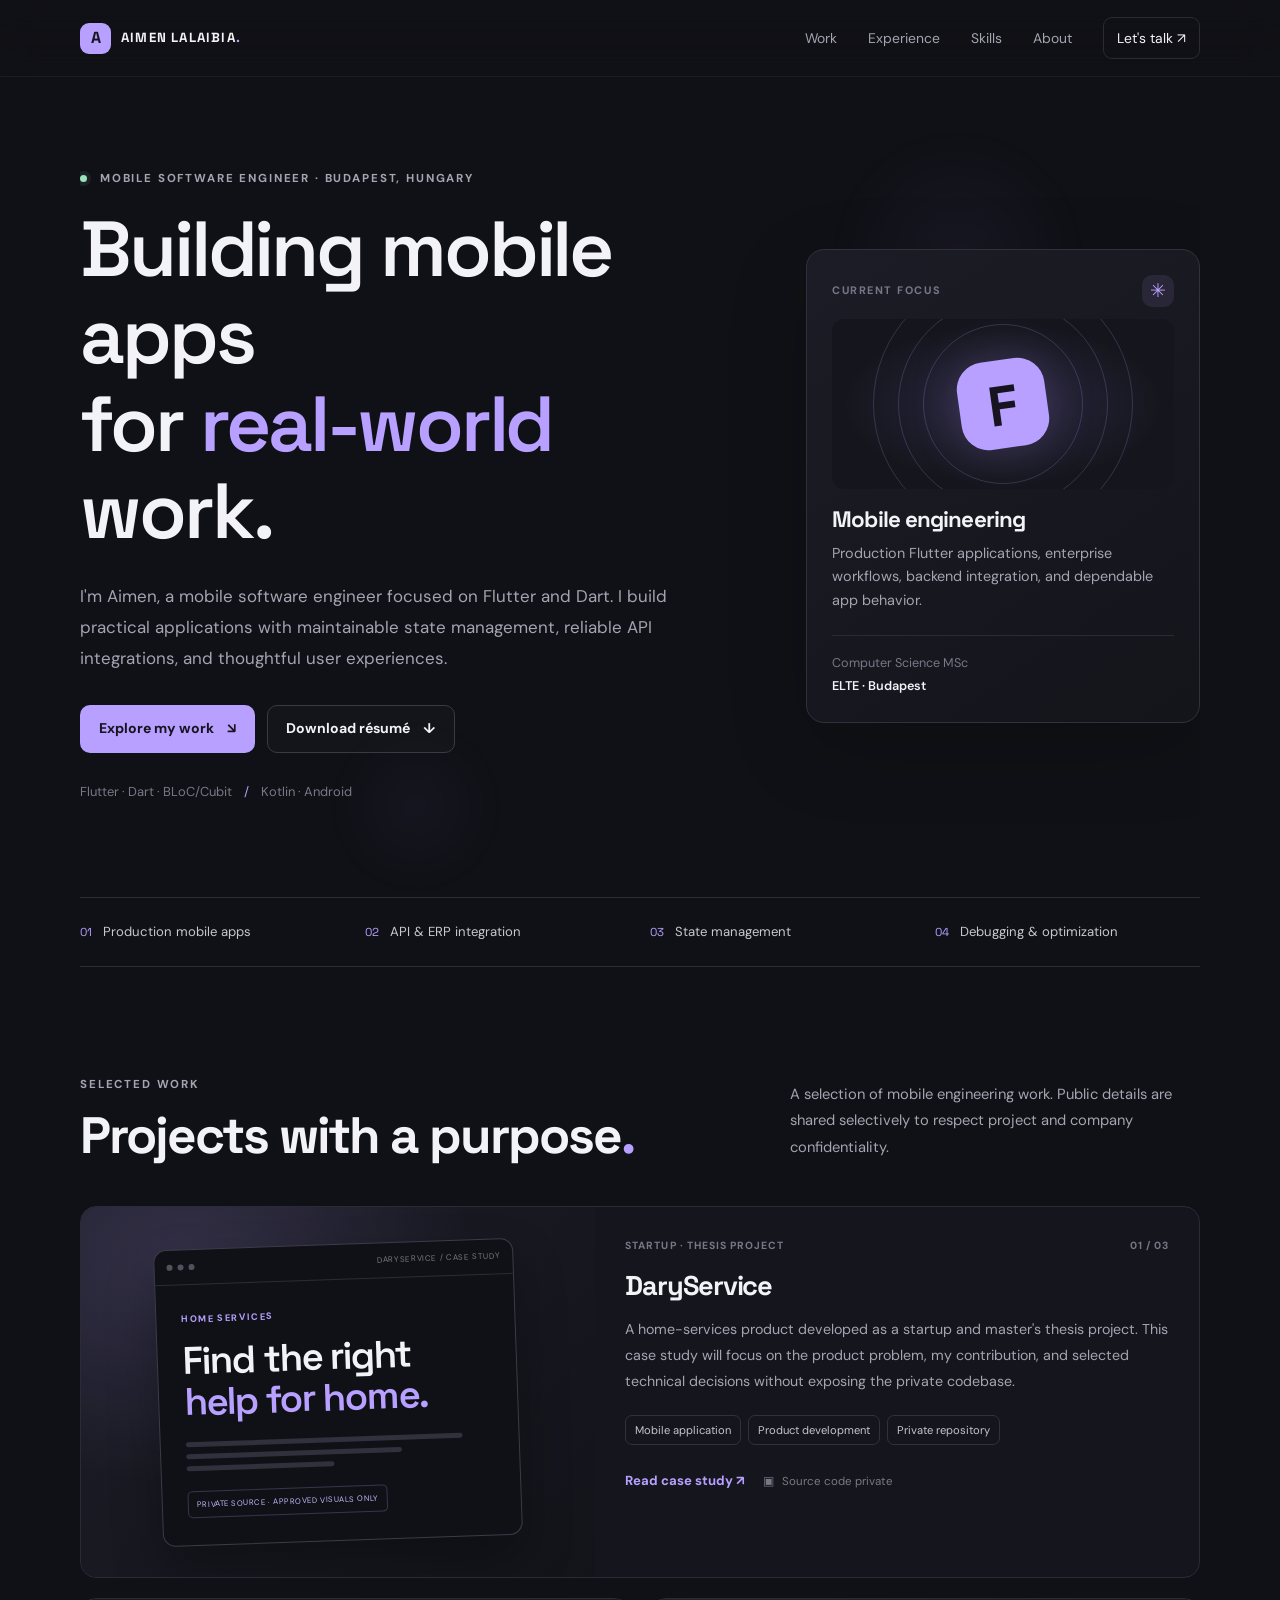
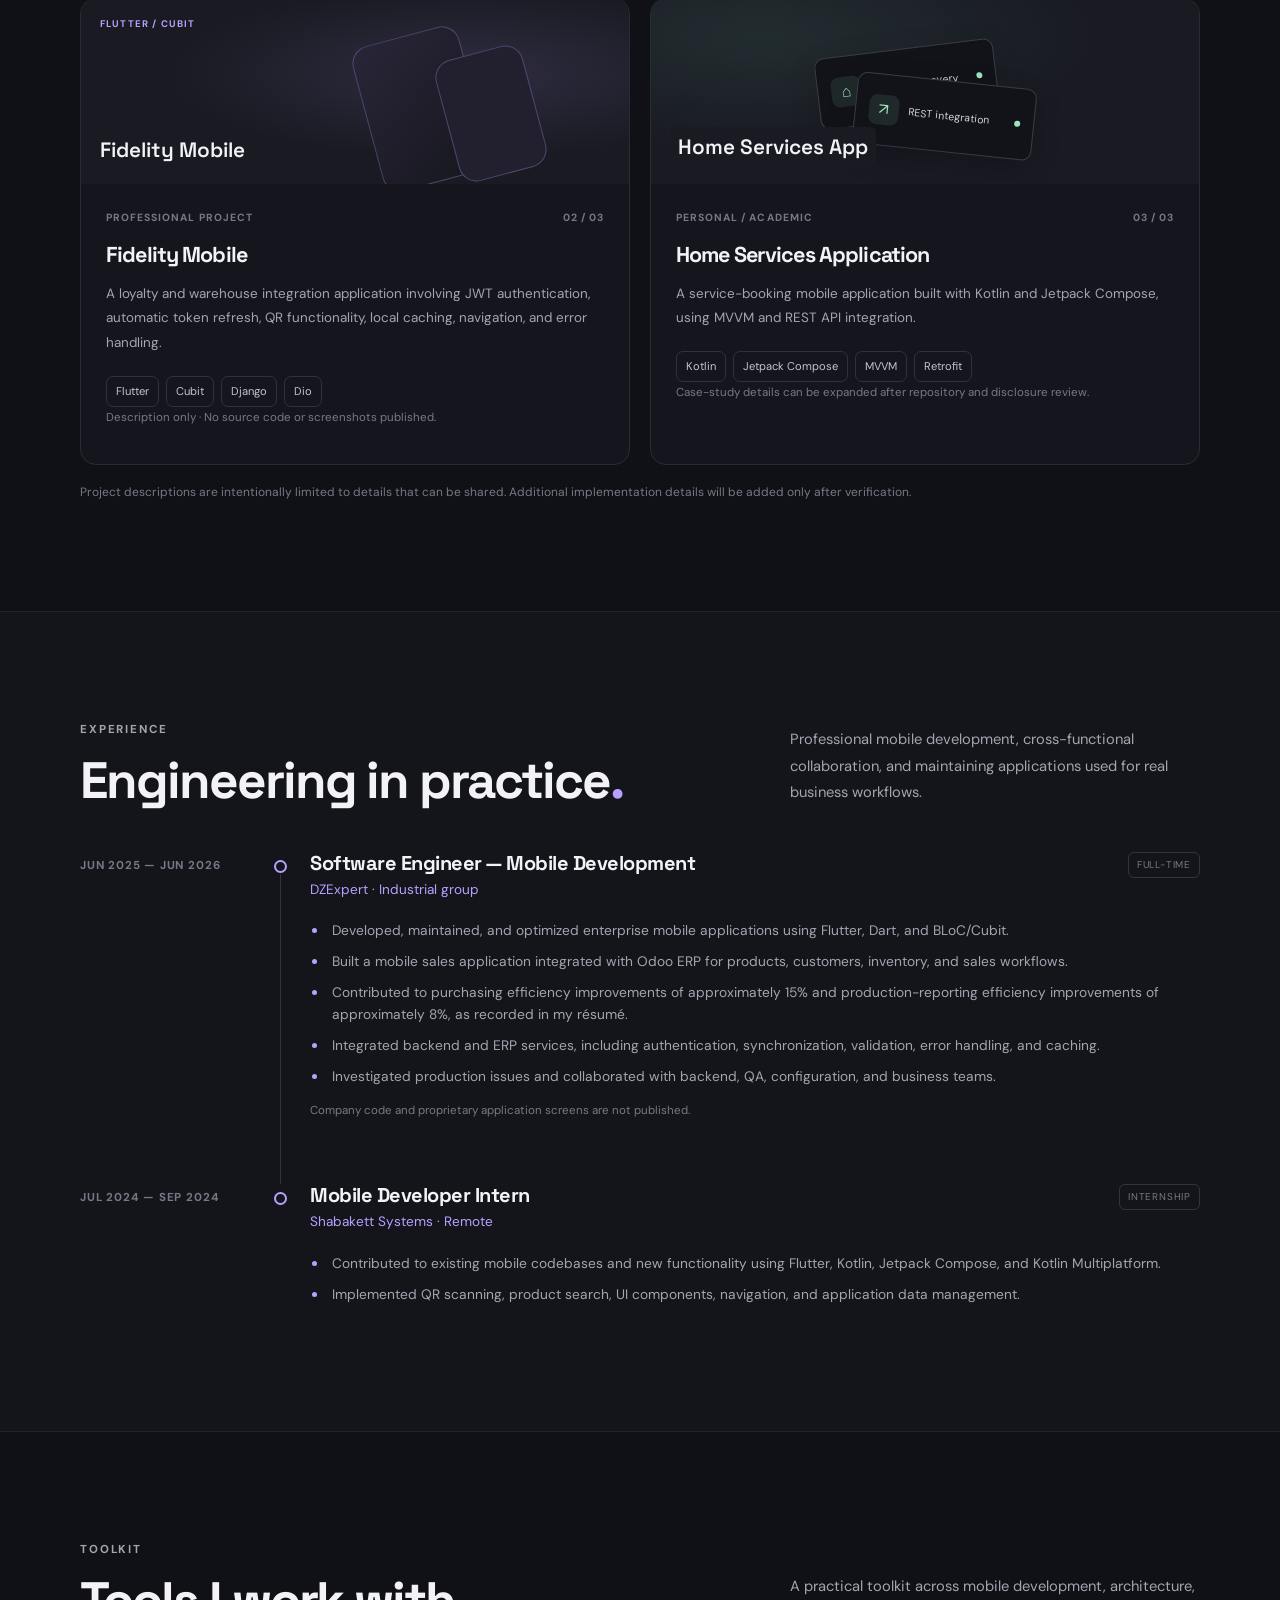
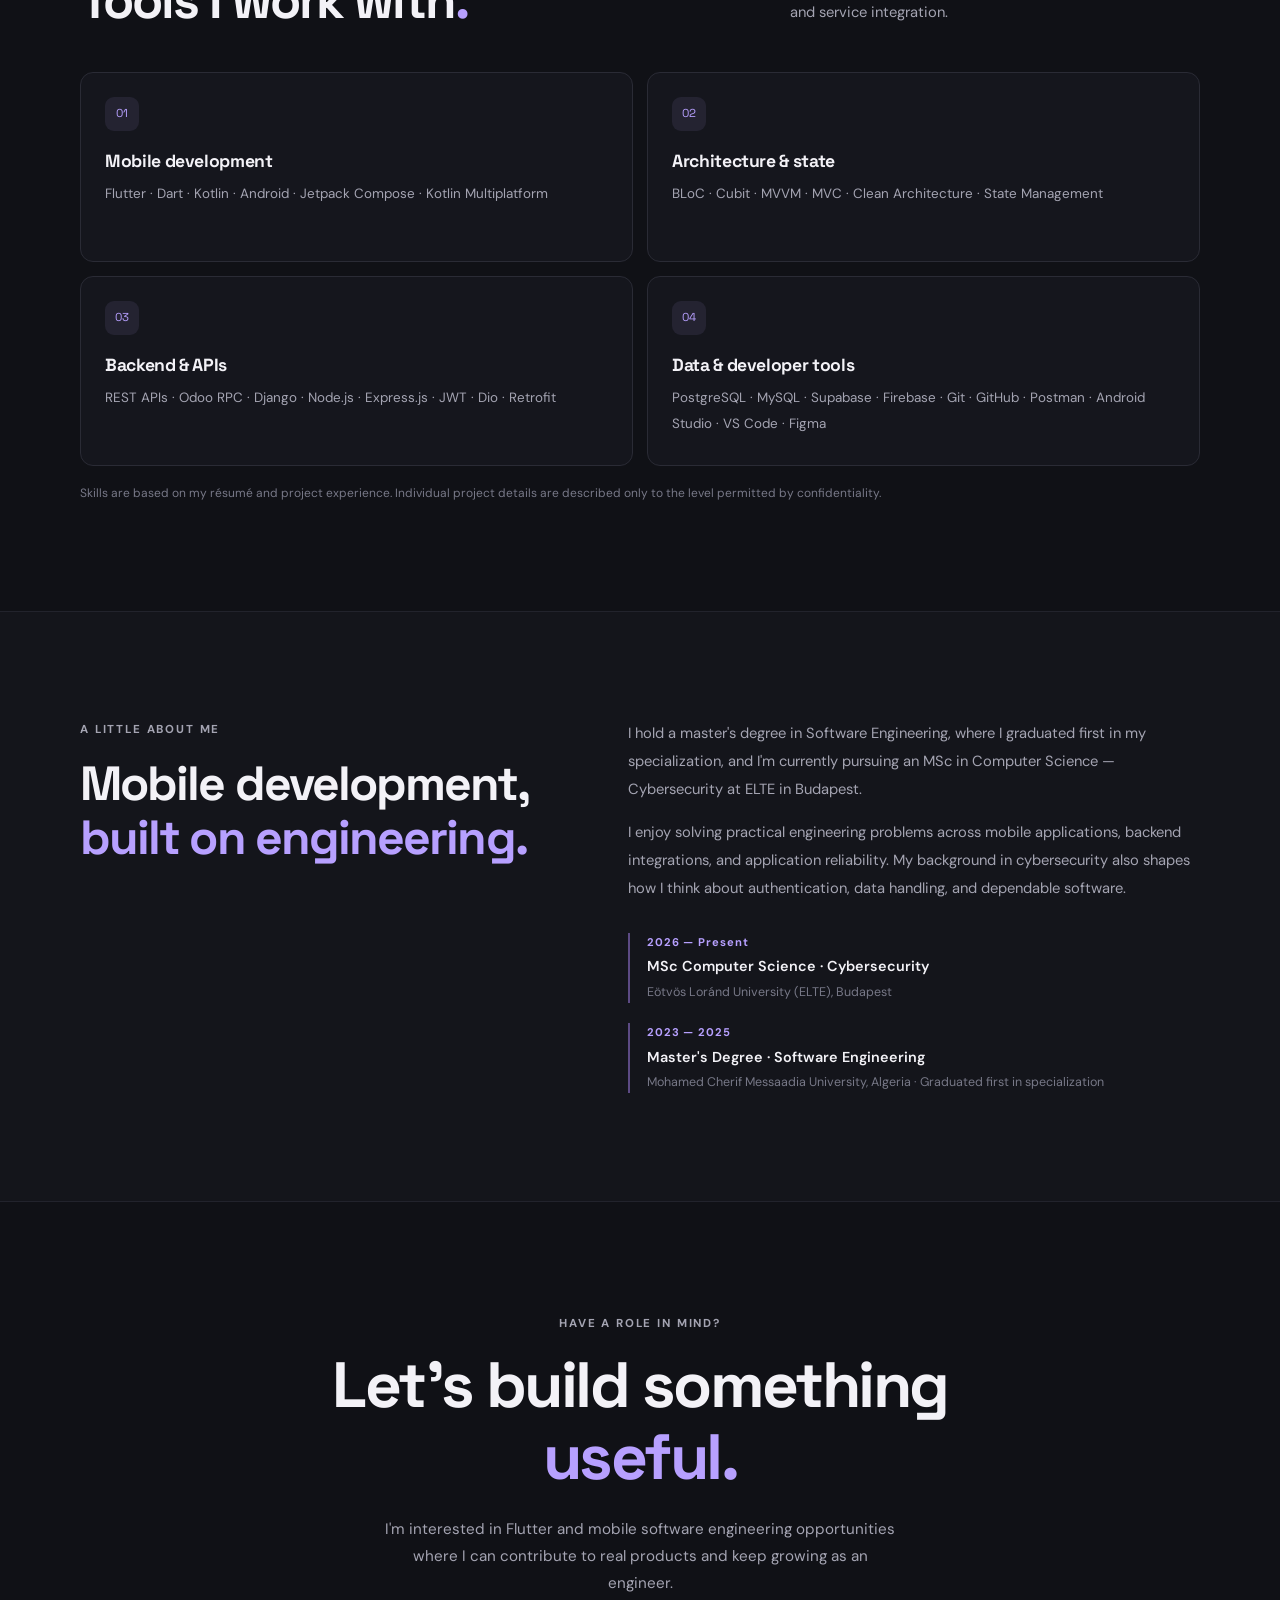
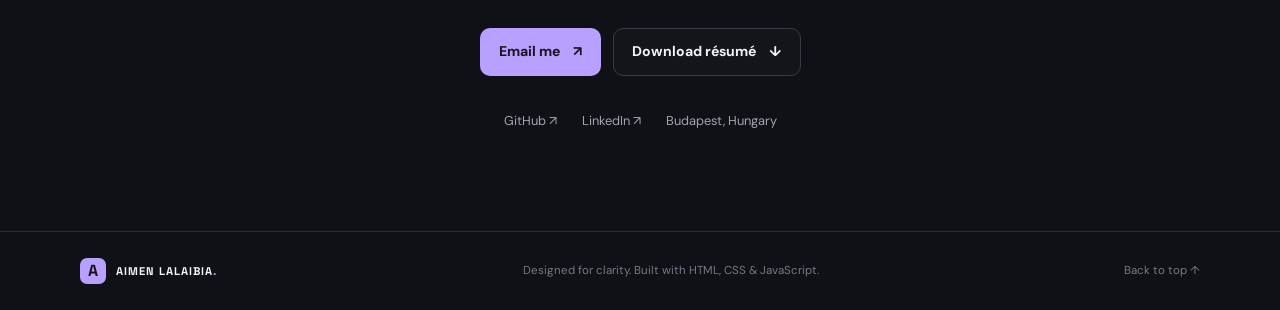
==== index.html @ c3aea8e3 "Added first code" ====
<!doctype html>
<html lang="en">
<head>
  <meta charset="utf-8">
  <meta name="viewport" content="width=device-width, initial-scale=1">
  <meta name="theme-color" content="#101116">
  <meta name="description" content="Aimen Lalaibia — Flutter Developer and Mobile Software Engineer. Selected mobile projects, professional experience, and technical skills.">
  <title>Aimen Lalaibia | Flutter Developer</title>
  <link rel="preconnect" href="https://fonts.googleapis.com">
  <link rel="preconnect" href="https://fonts.gstatic.com" crossorigin>
  <link href="https://fonts.googleapis.com/css2?family=DM+Sans:wght@400;500;600;700&family=Space+Grotesk:wght@400;500;600;700&display=swap" rel="stylesheet">
  <link rel="stylesheet" href="css/style.css">
  <script src="js/main.js" defer></script>
</head>
<body>
  <a class="skip-link" href="#main">Skip to content</a>
  <header class="site-header">
    <nav class="nav container" aria-label="Main navigation">
      <a class="brand" href="#top" aria-label="Aimen Lalaibia home"><span class="brand-mark">A</span><span>AIMEN LALAIBIA<span class="brand-dot">.</span></span></a>
      <button class="menu-toggle" aria-expanded="false" aria-controls="nav-links" aria-label="Open navigation"><span></span><span></span></button>
      <div class="nav-links" id="nav-links">
        <a href="#work">Work</a><a href="#experience">Experience</a><a href="#skills">Skills</a><a href="#about">About</a>
        <a class="nav-contact" href="#contact">Let's talk <span aria-hidden="true">↗</span></a>
      </div>
    </nav>
  </header>

  <main id="main">
    <section class="hero section container" id="top">
      <div class="hero-copy">
        <p class="eyebrow"><span class="status-dot"></span> MOBILE SOFTWARE ENGINEER · BUDAPEST, HUNGARY</p>
        <h1>Building mobile apps<br>for <span class="accent">real-world</span> work.</h1>
        <p class="hero-lead">I'm Aimen, a mobile software engineer focused on Flutter and Dart. I build practical applications with maintainable state management, reliable API integrations, and thoughtful user experiences.</p>
        <div class="hero-actions">
          <a class="button button-primary" href="#work">Explore my work <span aria-hidden="true">↘</span></a>
          <a class="button button-secondary" href="resume/Aimen_Lalaibia_CV.pdf" download>Download résumé <span aria-hidden="true">↓</span></a>
        </div>
        <div class="hero-meta"><span>Flutter · Dart · BLoC/Cubit</span><span class="meta-separator">/</span><span>Kotlin · Android</span></div>
      </div>
      <aside class="hero-panel" aria-label="Professional summary">
        <div class="panel-top"><span class="panel-label">CURRENT FOCUS</span><span class="panel-icon">✳</span></div>
        <div class="focus-symbol"><span>F</span><i></i><i></i><i></i></div>
        <h2>Mobile engineering</h2>
        <p>Production Flutter applications, enterprise workflows, backend integration, and dependable app behavior.</p>
        <div class="panel-divider"></div>
        <div class="panel-bottom"><span>Computer Science MSc</span><strong>ELTE · Budapest</strong></div>
      </aside>
      <div class="hero-decoration decoration-one"></div><div class="hero-decoration decoration-two"></div>
    </section>

    <section class="proof-strip container" aria-label="Core capabilities">
      <div><span class="proof-number">01</span><span>Production mobile apps</span></div>
      <div><span class="proof-number">02</span><span>API & ERP integration</span></div>
      <div><span class="proof-number">03</span><span>State management</span></div>
      <div><span class="proof-number">04</span><span>Debugging & optimization</span></div>
    </section>

    <section class="section container" id="work">
      <div class="section-heading">
        <div><p class="eyebrow">SELECTED WORK</p><h2>Projects with a purpose<span class="accent">.</span></h2></div>
        <p class="section-intro">A selection of mobile engineering work. Public details are shared selectively to respect project and company confidentiality.</p>
      </div>
      <article class="project-card project-featured">
        <div class="project-visual dary-visual" aria-label="Abstract DaryService project artwork">
          <div class="visual-window">
            <div class="visual-window-top"><span></span><span></span><span></span><small>DARYSERVICE / CASE STUDY</small></div>
            <div class="dary-visual-content">
              <div class="visual-kicker">HOME SERVICES</div>
              <div class="visual-title">Find the right<br><em>help for home.</em></div>
              <div class="visual-lines"><span></span><span></span><span></span></div>
              <div class="visual-tag">PRIVATE SOURCE · APPROVED VISUALS ONLY</div>
            </div>
          </div>
        </div>
        <div class="project-content">
          <div class="project-topline"><span class="project-type">STARTUP · THESIS PROJECT</span><span class="project-index">01 / 03</span></div>
          <h3>DaryService</h3>
          <p class="project-summary">A home-services product developed as a startup and master's thesis project. This case study will focus on the product problem, my contribution, and selected technical decisions without exposing the private codebase.</p>
          <div class="tag-list"><span>Mobile application</span><span>Product development</span><span>Private repository</span></div>
          <div class="project-links"><a href="projects/daryservice.html">Read case study <span aria-hidden="true">↗</span></a><span class="private-note"><span class="lock-icon" aria-hidden="true">▣</span> Source code private</span></div>
        </div>
      </article>

      <div class="project-grid">
        <article class="project-card project-compact">
          <div class="mini-visual fidelity-visual"><div class="mini-visual-label">FLUTTER / CUBIT</div><div class="mini-shape shape-a"></div><div class="mini-shape shape-b"></div><div class="mini-caption">Fidelity Mobile</div></div>
          <div class="project-content">
            <div class="project-topline"><span class="project-type">PROFESSIONAL PROJECT</span><span class="project-index">02 / 03</span></div>
            <h3>Fidelity Mobile</h3>
            <p>A loyalty and warehouse integration application involving JWT authentication, automatic token refresh, QR functionality, local caching, navigation, and error handling.</p>
            <div class="tag-list"><span>Flutter</span><span>Cubit</span><span>Django</span><span>Dio</span></div>
            <p class="confidential-caption">Description only · No source code or screenshots published.</p>
          </div>
        </article>
        <article class="project-card project-compact">
          <div class="mini-visual homes-visual"><div class="home-card home-card-one"><span class="home-icon">⌂</span><span>Service discovery</span><i></i></div><div class="home-card home-card-two"><span class="home-icon">↗</span><span>REST integration</span><i></i></div><div class="mini-caption">Home Services App</div></div>
          <div class="project-content">
            <div class="project-topline"><span class="project-type">PERSONAL / ACADEMIC</span><span class="project-index">03 / 03</span></div>
            <h3>Home Services Application</h3>
            <p>A service-booking mobile application built with Kotlin and Jetpack Compose, using MVVM and REST API integration.</p>
            <div class="tag-list"><span>Kotlin</span><span>Jetpack Compose</span><span>MVVM</span><span>Retrofit</span></div>
            <p class="confidential-caption">Case-study details can be expanded after repository and disclosure review.</p>
          </div>
        </article>
      </div>
      <p class="section-footnote">Project descriptions are intentionally limited to details that can be shared. Additional implementation details will be added only after verification.</p>
    </section>

    <section class="section experience-section" id="experience">
      <div class="container">
        <div class="section-heading">
          <div><p class="eyebrow">EXPERIENCE</p><h2>Engineering in practice<span class="accent">.</span></h2></div>
          <p class="section-intro">Professional mobile development, cross-functional collaboration, and maintaining applications used for real business workflows.</p>
        </div>
        <div class="timeline">
          <article class="timeline-item">
            <div class="timeline-date">JUN 2025 — JUN 2026</div>
            <div class="timeline-marker"></div>
            <div class="timeline-body">
              <div class="timeline-title-row"><div><h3>Software Engineer — Mobile Development</h3><p class="company">DZExpert · Industrial group</p></div><span class="timeline-kind">FULL-TIME</span></div>
              <ul>
                <li>Developed, maintained, and optimized enterprise mobile applications using Flutter, Dart, and BLoC/Cubit.</li>
                <li>Built a mobile sales application integrated with Odoo ERP for products, customers, inventory, and sales workflows.</li>
                <li>Contributed to purchasing efficiency improvements of approximately 15% and production-reporting efficiency improvements of approximately 8%, as recorded in my résumé.</li>
                <li>Integrated backend and ERP services, including authentication, synchronization, validation, error handling, and caching.</li>
                <li>Investigated production issues and collaborated with backend, QA, configuration, and business teams.</li>
              </ul>
              <p class="confidential-caption">Company code and proprietary application screens are not published.</p>
            </div>
          </article>
          <article class="timeline-item">
            <div class="timeline-date">JUL 2024 — SEP 2024</div>
            <div class="timeline-marker"></div>
            <div class="timeline-body">
              <div class="timeline-title-row"><div><h3>Mobile Developer Intern</h3><p class="company">Shabakett Systems · Remote</p></div><span class="timeline-kind">INTERNSHIP</span></div>
              <ul>
                <li>Contributed to existing mobile codebases and new functionality using Flutter, Kotlin, Jetpack Compose, and Kotlin Multiplatform.</li>
                <li>Implemented QR scanning, product search, UI components, navigation, and application data management.</li>
              </ul>
            </div>
          </article>
        </div>
      </div>
    </section>

    <section class="section container" id="skills">
      <div class="section-heading">
        <div><p class="eyebrow">TOOLKIT</p><h2>Tools I work with<span class="accent">.</span></h2></div>
        <p class="section-intro">A practical toolkit across mobile development, architecture, and service integration.</p>
      </div>
      <div class="skills-grid">
        <article class="skill-card"><div class="skill-card-icon">01</div><h3>Mobile development</h3><p>Flutter · Dart · Kotlin · Android · Jetpack Compose · Kotlin Multiplatform</p></article>
        <article class="skill-card"><div class="skill-card-icon">02</div><h3>Architecture & state</h3><p>BLoC · Cubit · MVVM · MVC · Clean Architecture · State Management</p></article>
        <article class="skill-card"><div class="skill-card-icon">03</div><h3>Backend & APIs</h3><p>REST APIs · Odoo RPC · Django · Node.js · Express.js · JWT · Dio · Retrofit</p></article>
        <article class="skill-card"><div class="skill-card-icon">04</div><h3>Data & developer tools</h3><p>PostgreSQL · MySQL · Supabase · Firebase · Git · GitHub · Postman · Android Studio · VS Code · Figma</p></article>
      </div>
      <p class="section-footnote">Skills are based on my résumé and project experience. Individual project details are described only to the level permitted by confidentiality.</p>
    </section>

    <section class="section about-section" id="about">
      <div class="container about-layout">
        <div><p class="eyebrow">A LITTLE ABOUT ME</p><h2>Mobile development,<br><span class="accent">built on engineering.</span></h2></div>
        <div class="about-copy">
          <p>I hold a master's degree in Software Engineering, where I graduated first in my specialization, and I'm currently pursuing an MSc in Computer Science — Cybersecurity at ELTE in Budapest.</p>
          <p>I enjoy solving practical engineering problems across mobile applications, backend integrations, and application reliability. My background in cybersecurity also shapes how I think about authentication, data handling, and dependable software.</p>
          <div class="education-list">
            <div><span>2026 — Present</span><strong>MSc Computer Science · Cybersecurity</strong><small>Eötvös Loránd University (ELTE), Budapest</small></div>
            <div><span>2023 — 2025</span><strong>Master's Degree · Software Engineering</strong><small>Mohamed Cherif Messaadia University, Algeria · Graduated first in specialization</small></div>
          </div>
        </div>
      </div>
    </section>

    <section class="contact-section section container" id="contact">
      <p class="eyebrow">HAVE A ROLE IN MIND?</p>
      <h2>Let's build something<br><span class="accent">useful.</span></h2>
      <p class="contact-copy">I'm interested in Flutter and mobile software engineering opportunities where I can contribute to real products and keep growing as an engineer.</p>
      <div class="hero-actions contact-actions">
        <a class="button button-primary" href="mailto:lalaibiaaimen1@gmail.com">Email me <span aria-hidden="true">↗</span></a>
        <a class="button button-secondary" href="resume/Aimen_Lalaibia_CV.pdf" download>Download résumé <span aria-hidden="true">↓</span></a>
      </div>
      <div class="social-links">
        <a href="https://github.com/" target="_blank" rel="noreferrer">GitHub ↗</a>
        <a href="https://www.linkedin.com/" target="_blank" rel="noreferrer">LinkedIn ↗</a>
        <span>Budapest, Hungary</span>
      </div>
    </section>
  </main>
  <footer class="site-footer"><div class="container footer-inner"><a class="brand" href="#top"><span class="brand-mark">A</span><span>AIMEN LALAIBIA<span class="brand-dot">.</span></span></a><span>Designed for clarity. Built with HTML, CSS & JavaScript.</span><a href="#top">Back to top ↑</a></div></footer>
</body>
</html>
---- css/style.css ----
/* Aimen Lalaibia — dark mobile-engineering portfolio */
:root {
  color-scheme: dark;
  --bg: #101116;
  --bg-soft: #15161d;
  --panel: #1a1b23;
  --panel-hover: #20212b;
  --text: #f3f2f7;
  --muted: #a4a4b2;
  --subtle: #777887;
  --line: #2a2b35;
  --accent: #b7a0ff;
  --accent-strong: #9b7dff;
  --green: #9be4bf;
  --font-body: "DM Sans", sans-serif;
  --font-display: "Space Grotesk", sans-serif;
  --max-width: 1120px;
}
* { box-sizing: border-box; }
html { scroll-behavior: smooth; scroll-padding-top: 90px; }
body { margin: 0; background: var(--bg); color: var(--text); font-family: var(--font-body); line-height: 1.65; -webkit-font-smoothing: antialiased; }
a { color: inherit; text-decoration: none; }
button, a { -webkit-tap-highlight-color: transparent; }
a:focus-visible, button:focus-visible { outline: 2px solid var(--accent); outline-offset: 4px; }
::selection { color: #15121f; background: var(--accent); }
.container { width: min(var(--max-width), calc(100% - 48px)); margin-inline: auto; }
.section { padding-block: 108px; }
.skip-link { position: absolute; left: 16px; top: -60px; z-index: 1000; padding: 10px 14px; background: var(--accent); color: #15121f; border-radius: 8px; }
.skip-link:focus { top: 12px; }
.site-header { position: sticky; top: 0; z-index: 100; background: rgba(16,17,22,.88); backdrop-filter: blur(18px); border-bottom: 1px solid rgba(255,255,255,.055); }
.nav { min-height: 76px; display: flex; align-items: center; justify-content: space-between; gap: 28px; }
.brand { display: inline-flex; align-items: center; gap: 10px; font-family: var(--font-display); font-weight: 700; font-size: .83rem; letter-spacing: .09em; white-space: nowrap; }
.brand-mark { display: grid; place-items: center; width: 31px; height: 31px; background: var(--accent); color: #17131f; border-radius: 9px; font-size: 1rem; letter-spacing: 0; }
.brand-dot, .accent { color: var(--accent); }
.nav-links { display: flex; align-items: center; gap: 31px; color: var(--muted); font-size: .87rem; }
.nav-links a { transition: color .2s ease; }
.nav-links a:hover, .social-links a:hover, .footer-inner > a:last-child:hover { color: var(--accent); }
.nav-links .nav-contact { color: var(--text); padding: 9px 13px; border: 1px solid var(--line); border-radius: 9px; }
.menu-toggle { display: none; border: 1px solid var(--line); border-radius: 9px; background: var(--panel); width: 42px; height: 42px; padding: 11px; cursor: pointer; }
.menu-toggle span { display: block; height: 2px; background: var(--text); margin: 5px 0; transition: transform .2s ease; }
.hero { min-height: 630px; display: grid; grid-template-columns: 1.25fr .75fr; align-items: center; gap: 70px; position: relative; padding-top: 92px; padding-bottom: 95px; overflow: hidden; }
.hero-copy { position: relative; z-index: 1; }
.eyebrow { margin: 0 0 18px; color: var(--muted); font-size: .72rem; font-weight: 700; letter-spacing: .16em; }
.status-dot { display: inline-block; width: 7px; height: 7px; margin-right: 8px; border-radius: 50%; background: var(--green); box-shadow: 0 0 0 4px rgba(155,228,191,.08); }
h1, h2, h3, p { margin-top: 0; }
h1, h2, h3 { font-family: var(--font-display); line-height: 1.12; letter-spacing: -.04em; }
h1 { max-width: 680px; margin-bottom: 25px; font-size: clamp(3.2rem, 6.1vw, 5.3rem); font-weight: 600; }
.hero-lead { max-width: 610px; color: var(--muted); font-size: 1.06rem; line-height: 1.85; }
.hero-actions { display: flex; flex-wrap: wrap; gap: 12px; margin-top: 30px; }
.button { min-height: 48px; display: inline-flex; align-items: center; justify-content: center; gap: 13px; padding: 0 18px; border: 1px solid transparent; border-radius: 10px; font-weight: 700; font-size: .88rem; transition: transform .2s ease, background .2s ease, border-color .2s ease; }
.button:hover { transform: translateY(-2px); }
.button-primary { background: var(--accent); color: #17131f; }
.button-primary:hover { background: #c7b6ff; }
.button-secondary { border-color: #393a47; color: var(--text); background: rgba(255,255,255,.015); }
.button-secondary:hover { border-color: var(--accent); }
.hero-meta { display: flex; gap: 12px; align-items: center; margin-top: 28px; color: var(--subtle); font-size: .81rem; }
.meta-separator { color: var(--accent); }
.hero-panel { position: relative; z-index: 1; padding: 25px; border: 1px solid #30313d; border-radius: 18px; background: linear-gradient(145deg, #1b1c25, #14151b); box-shadow: 0 25px 80px rgba(0,0,0,.18); }
.panel-top, .panel-bottom { display: flex; justify-content: space-between; align-items: center; gap: 12px; }
.panel-label { color: var(--subtle); font-size: .68rem; font-weight: 700; letter-spacing: .14em; }
.panel-icon { display: grid; place-items: center; width: 32px; height: 32px; border-radius: 10px; background: rgba(183,160,255,.1); color: var(--accent); font-size: 1.2rem; }
.focus-symbol { height: 170px; display: flex; align-items: center; justify-content: center; position: relative; margin: 12px 0 18px; overflow: hidden; border-radius: 12px; background: radial-gradient(ellipse at center, rgba(155,125,255,.16), transparent 66%), #15161d; }
.focus-symbol span { display: grid; place-items: center; width: 88px; height: 88px; color: #17131f; font-family: var(--font-display); font-size: 3.5rem; font-weight: 700; background: var(--accent); border-radius: 27px; transform: rotate(-8deg); box-shadow: 0 0 50px rgba(183,160,255,.2); }
.focus-symbol i { position: absolute; width: 160px; height: 160px; border: 1px solid rgba(183,160,255,.2); border-radius: 50%; }
.focus-symbol i:nth-of-type(2) { width: 210px; height: 210px; }
.focus-symbol i:nth-of-type(3) { width: 260px; height: 260px; }
.hero-panel h2 { margin-bottom: 10px; font-size: 1.4rem; }
.hero-panel p { margin-bottom: 22px; color: var(--muted); font-size: .9rem; }
.panel-divider { height: 1px; background: var(--line); margin-bottom: 17px; }
.panel-bottom { align-items: flex-start; flex-direction: column; gap: 2px; font-size: .79rem; }
.panel-bottom span { color: var(--subtle); }
.panel-bottom strong { font-weight: 600; }
.hero-decoration { position: absolute; border-radius: 50%; filter: blur(1px); pointer-events: none; }
.decoration-one { width: 260px; height: 260px; right: 10%; top: 6%; background: radial-gradient(circle, rgba(155,125,255,.06), transparent 70%); }
.decoration-two { width: 180px; height: 180px; left: 22%; bottom: 0; background: radial-gradient(circle, rgba(155,125,255,.045), transparent 70%); }
.proof-strip { display: grid; grid-template-columns: repeat(4, 1fr); border-block: 1px solid var(--line); padding-block: 23px; gap: 20px; }
.proof-strip > div { display: flex; align-items: center; gap: 11px; color: #c8c7d0; font-size: .82rem; }
.proof-number { color: var(--accent); font-family: var(--font-display); font-size: .72rem; }
.section-heading { display: flex; align-items: flex-end; justify-content: space-between; gap: 45px; margin-bottom: 42px; }
.section-heading .eyebrow { margin-bottom: 13px; }
.section-heading h2, .about-layout h2, .contact-section h2 { margin-bottom: 0; font-size: clamp(2.1rem, 4vw, 3.25rem); }
.section-intro { max-width: 410px; margin: 0 0 4px; color: var(--muted); font-size: .92rem; line-height: 1.8; }
.project-card { border: 1px solid var(--line); border-radius: 16px; overflow: hidden; background: var(--bg-soft); }
.project-featured { display: grid; grid-template-columns: .92fr 1.08fr; margin-bottom: 20px; }
.project-visual { min-height: 370px; display: grid; place-items: center; padding: 30px; overflow: hidden; background: #191a22; }
.dary-visual { background: radial-gradient(ellipse at 20% 15%, rgba(183,160,255,.16), transparent 50%), linear-gradient(135deg,#1c1c27,#13141a); }
.visual-window { width: min(100%, 360px); min-height: 290px; border: 1px solid #3b3b4a; border-radius: 13px; background: #101116; overflow: hidden; transform: rotate(-2deg); box-shadow: 0 25px 50px rgba(0,0,0,.3); }
.visual-window-top { height: 35px; display: flex; align-items: center; gap: 5px; padding: 0 12px; border-bottom: 1px solid #2b2c35; color: var(--subtle); }
.visual-window-top > span { width: 6px; height: 6px; border-radius: 50%; background: #51515d; }
.visual-window-top small { margin-left: auto; font-size: .5rem; letter-spacing: .08em; }
.dary-visual-content { padding: 27px 25px; }
.visual-kicker { color: var(--accent); font-size: .58rem; font-weight: 700; letter-spacing: .15em; }
.visual-title { margin-top: 14px; font-family: var(--font-display); font-size: clamp(1.7rem, 3vw, 2.5rem); font-weight: 600; line-height: 1.05; letter-spacing: -.05em; }
.visual-title em { color: var(--accent); font-style: normal; }
.visual-lines { display: flex; flex-direction: column; gap: 7px; margin-top: 20px; }
.visual-lines span { height: 5px; border-radius: 5px; background: #30313d; }
.visual-lines span:first-child { width: 90%; }.visual-lines span:nth-child(2) { width: 70%; }.visual-lines span:nth-child(3) { width: 48%; }
.visual-tag { display: inline-block; margin-top: 20px; padding: 6px 8px; border: 1px solid #3a344c; border-radius: 5px; color: #c6b6ff; font-size: .49rem; letter-spacing: .07em; }
.project-content { padding: 30px; }
.project-topline { display: flex; justify-content: space-between; align-items: center; gap: 10px; margin-bottom: 17px; }
.project-type, .project-index { color: var(--subtle); font-size: .65rem; font-weight: 700; letter-spacing: .1em; }
.project-index { white-space: nowrap; }
.project-content h3 { margin-bottom: 14px; font-size: 1.7rem; }
.project-content > p { color: var(--muted); font-size: .89rem; line-height: 1.85; }
.project-summary { max-width: 570px; }
.tag-list { display: flex; flex-wrap: wrap; gap: 7px; margin-top: 20px; }
.tag-list span { padding: 5px 9px; border: 1px solid #30313b; border-radius: 7px; color: #c4c2d0; font-size: .7rem; }
.project-links { display: flex; align-items: center; flex-wrap: wrap; gap: 18px; margin-top: 25px; font-size: .82rem; }
.project-links > a { color: var(--accent); font-weight: 700; }
.project-links > a:hover { color: #d4c9ff; }
.private-note, .confidential-caption { color: var(--subtle) !important; font-size: .72rem !important; }
.lock-icon { margin-right: 5px; }
.project-grid { display: grid; grid-template-columns: repeat(2, minmax(0, 1fr)); gap: 20px; }
.project-compact { display: flex; flex-direction: column; }
.project-compact .project-content { flex: 1; padding: 25px; }
.project-compact .project-content h3 { font-size: 1.35rem; }
.project-compact .project-content > p { font-size: .84rem; }
.mini-visual { min-height: 185px; position: relative; overflow: hidden; display: flex; align-items: center; justify-content: center; background: #1b1c25; }
.fidelity-visual { background: radial-gradient(ellipse at 70% 40%, rgba(183,160,255,.14), transparent 55%), #191a22; }
.mini-visual-label { position: absolute; left: 19px; top: 17px; color: #b7a0ff; font-size: .6rem; font-weight: 700; letter-spacing: .12em; }
.mini-shape { position: absolute; border: 1px solid rgba(183,160,255,.3); border-radius: 18px; transform: rotate(-15deg); }
.shape-a { width: 110px; height: 150px; right: 28%; top: 35px; background: linear-gradient(145deg,#292538,#16171e); }
.shape-b { width: 90px; height: 125px; right: 17%; top: 52px; background: #22202e; }
.mini-caption { position: absolute; bottom: 17px; left: 19px; font-family: var(--font-display); font-size: 1.3rem; font-weight: 600; }
.homes-visual { background: radial-gradient(ellipse at 20% 20%, rgba(114,212,171,.1), transparent 55%), #191a22; }
.home-card { position: absolute; width: 180px; height: 72px; display: flex; align-items: center; gap: 10px; padding: 13px; border: 1px solid #3a3b46; border-radius: 10px; background: #121319; color: #d6d5de; font-size: .65rem; box-shadow: 0 10px 30px rgba(0,0,0,.15); }
.home-card-one { transform: rotate(-7deg) translate(-17px,-10px); }.home-card-two { transform: rotate(6deg) translate(22px,22px); }
.home-icon { display: grid; place-items: center; width: 30px; height: 30px; border-radius: 8px; background: rgba(155,228,191,.1); color: var(--green); font-size: 1rem; }
.home-card i { margin-left: auto; width: 6px; height: 6px; border-radius: 50%; background: var(--green); }
.homes-visual .mini-caption { z-index: 2; padding: 3px 8px; background: #191a22; border-radius: 5px; }
.section-footnote { margin: 18px 0 0; color: var(--subtle); font-size: .75rem; }
.experience-section { background: #14151b; border-block: 1px solid #22232c; }
.timeline { position: relative; display: flex; flex-direction: column; gap: 0; }
.timeline-item { display: grid; grid-template-columns: 170px 20px 1fr; gap: 20px; padding-bottom: 48px; }
.timeline-item:last-child { padding-bottom: 0; }
.timeline-date { padding-top: 4px; color: var(--subtle); font-size: .72rem; font-weight: 700; letter-spacing: .07em; }
.timeline-marker { position: relative; display: flex; justify-content: center; }
.timeline-marker::before { content: ""; width: 9px; height: 9px; margin-top: 8px; border: 2px solid var(--accent); border-radius: 50%; background: #14151b; z-index: 1; }
.timeline-marker::after { content: ""; position: absolute; top: 22px; bottom: -48px; width: 1px; background: #38313f; }
.timeline-item:last-child .timeline-marker::after { display: none; }
.timeline-body { padding-bottom: 5px; }
.timeline-title-row { display: flex; align-items: flex-start; justify-content: space-between; gap: 20px; }
.timeline-body h3 { margin-bottom: 5px; font-size: 1.25rem; letter-spacing: -.025em; }
.company { margin-bottom: 18px; color: var(--accent); font-size: .85rem; }
.timeline-kind { padding: 4px 8px; border: 1px solid #36323f; border-radius: 6px; color: var(--subtle); font-size: .62rem; letter-spacing: .08em; white-space: nowrap; }
.timeline-body ul { padding-left: 18px; margin: 0 0 13px; color: var(--muted); font-size: .86rem; }
.timeline-body li { margin-bottom: 8px; padding-left: 4px; }
.timeline-body li::marker { color: var(--accent); }
.skills-grid { display: grid; grid-template-columns: repeat(2, minmax(0,1fr)); gap: 14px; }
.skill-card { min-height: 190px; padding: 24px; border: 1px solid var(--line); border-radius: 13px; background: var(--bg-soft); transition: background .2s ease, border-color .2s ease, transform .2s ease; }
.skill-card:hover { background: var(--panel-hover); border-color: #484052; transform: translateY(-2px); }
.skill-card-icon { display: grid; place-items: center; width: 34px; height: 34px; margin-bottom: 21px; border-radius: 9px; background: rgba(183,160,255,.09); color: var(--accent); font-family: var(--font-display); font-size: .72rem; }
.skill-card h3 { margin-bottom: 10px; font-size: 1.1rem; letter-spacing: -.02em; }
.skill-card p { margin-bottom: 0; color: var(--muted); font-size: .84rem; line-height: 1.9; }
.about-section { background: #14151b; border-block: 1px solid #22232c; }
.about-layout { display: grid; grid-template-columns: .9fr 1.1fr; gap: 80px; }
.about-layout h2 { font-size: clamp(2.1rem, 3.8vw, 3rem); }
.about-copy > p { color: var(--muted); font-size: .92rem; line-height: 1.9; }
.education-list { display: flex; flex-direction: column; gap: 20px; margin-top: 30px; }
.education-list > div { display: flex; flex-direction: column; gap: 4px; padding-left: 17px; border-left: 2px solid #5c4a84; }
.education-list span { color: var(--accent); font-size: .7rem; font-weight: 700; letter-spacing: .08em; }
.education-list strong { font-size: .9rem; font-weight: 600; }
.education-list small { color: var(--subtle); font-size: .78rem; line-height: 1.6; }
.contact-section { text-align: center; padding-block: 112px 100px; }
.contact-section .eyebrow { margin-bottom: 17px; }
.contact-section h2 { font-size: clamp(2.7rem, 5vw, 4rem); }
.contact-copy { max-width: 520px; margin: 22px auto 0; color: var(--muted); font-size: .95rem; line-height: 1.8; }
.contact-actions { justify-content: center; }
.social-links { display: flex; flex-wrap: wrap; justify-content: center; gap: 25px; margin-top: 34px; color: var(--muted); font-size: .8rem; }
.site-footer { border-top: 1px solid var(--line); }
.footer-inner { min-height: 78px; display: flex; align-items: center; justify-content: space-between; gap: 20px; color: var(--subtle); font-size: .72rem; }
.footer-inner .brand { color: var(--text); font-size: .7rem; }
.footer-inner .brand-mark { width: 26px; height: 26px; border-radius: 7px; }
.footer-inner > a:last-child { white-space: nowrap; }
@media (max-width: 900px) {
  .hero { gap: 35px; grid-template-columns: 1.1fr .9fr; }
  .hero-panel { padding: 19px; }
  .proof-strip { grid-template-columns: repeat(2, 1fr); }
  .about-layout { gap: 45px; }
  .project-content { padding: 24px; }
  .timeline-item { grid-template-columns: 135px 18px 1fr; gap: 15px; }
}
@media (max-width: 700px) {
  .container { width: min(100% - 36px, var(--max-width)); }
  .section { padding-block: 76px; }
  .nav { min-height: 68px; }
  .menu-toggle { display: block; }
  .nav-links { display: none; position: absolute; left: 18px; right: 18px; top: 61px; padding: 16px; border: 1px solid var(--line); border-radius: 13px; background: #191a22; flex-direction: column; align-items: stretch; gap: 0; box-shadow: 0 20px 45px rgba(0,0,0,.35); }
  .nav-links.is-open { display: flex; }
  .nav-links a { padding: 12px 10px; }
  .nav-links .nav-contact { margin-top: 5px; text-align: center; }
  .hero { min-height: auto; grid-template-columns: 1fr; gap: 42px; padding-top: 75px; padding-bottom: 64px; }
  h1 { font-size: clamp(3rem, 12vw, 4.5rem); }
  .hero-lead { font-size: .98rem; }
  .hero-panel { max-width: 470px; }
  .focus-symbol { height: 145px; }
  .proof-strip { gap: 17px 12px; padding-block: 20px; }
  .proof-strip > div { align-items: flex-start; font-size: .75rem; }
  .section-heading { display: block; margin-bottom: 30px; }
  .section-intro { margin-top: 18px; }
  .project-featured { grid-template-columns: 1fr; }
  .project-visual { min-height: 285px; padding: 22px; }
  .visual-window { min-height: 245px; }
  .dary-visual-content { padding: 20px; }
  .project-grid, .skills-grid { grid-template-columns: 1fr; }
  .project-compact .project-content { padding: 23px; }
  .mini-visual { min-height: 175px; }
  .timeline-item { grid-template-columns: 18px 1fr; gap: 13px; padding-bottom: 38px; }
  .timeline-date { grid-column: 2; grid-row: 1; padding-top: 0; }
  .timeline-marker { grid-column: 1; grid-row: 1 / span 2; }
  .timeline-marker::before { margin-top: 5px; }
  .timeline-marker::after { top: 20px; bottom: -38px; }
  .timeline-body { grid-column: 2; grid-row: 2; }
  .timeline-title-row { display: block; }
  .timeline-kind { display: inline-block; margin-bottom: 13px; }
  .about-layout { grid-template-columns: 1fr; gap: 30px; }
  .contact-section { padding-block: 78px; }
  .footer-inner { padding-block: 18px; flex-wrap: wrap; }
  .footer-inner > span { order: 3; width: 100%; }
}
@media (max-width: 400px) {
  .container { width: calc(100% - 28px); }
  .brand { font-size: .72rem; }
  .hero-actions { flex-direction: column; align-items: stretch; }
  .hero-meta { flex-wrap: wrap; }
  .project-content { padding: 21px; }
  .project-topline { align-items: flex-start; }
  .project-type, .project-index { font-size: .58rem; }
}
@media (prefers-reduced-motion: reduce) {
  *, *::before, *::after { scroll-behavior: auto !important; transition-duration: .01ms !important; animation-duration: .01ms !important; animation-iteration-count: 1 !important; }
}
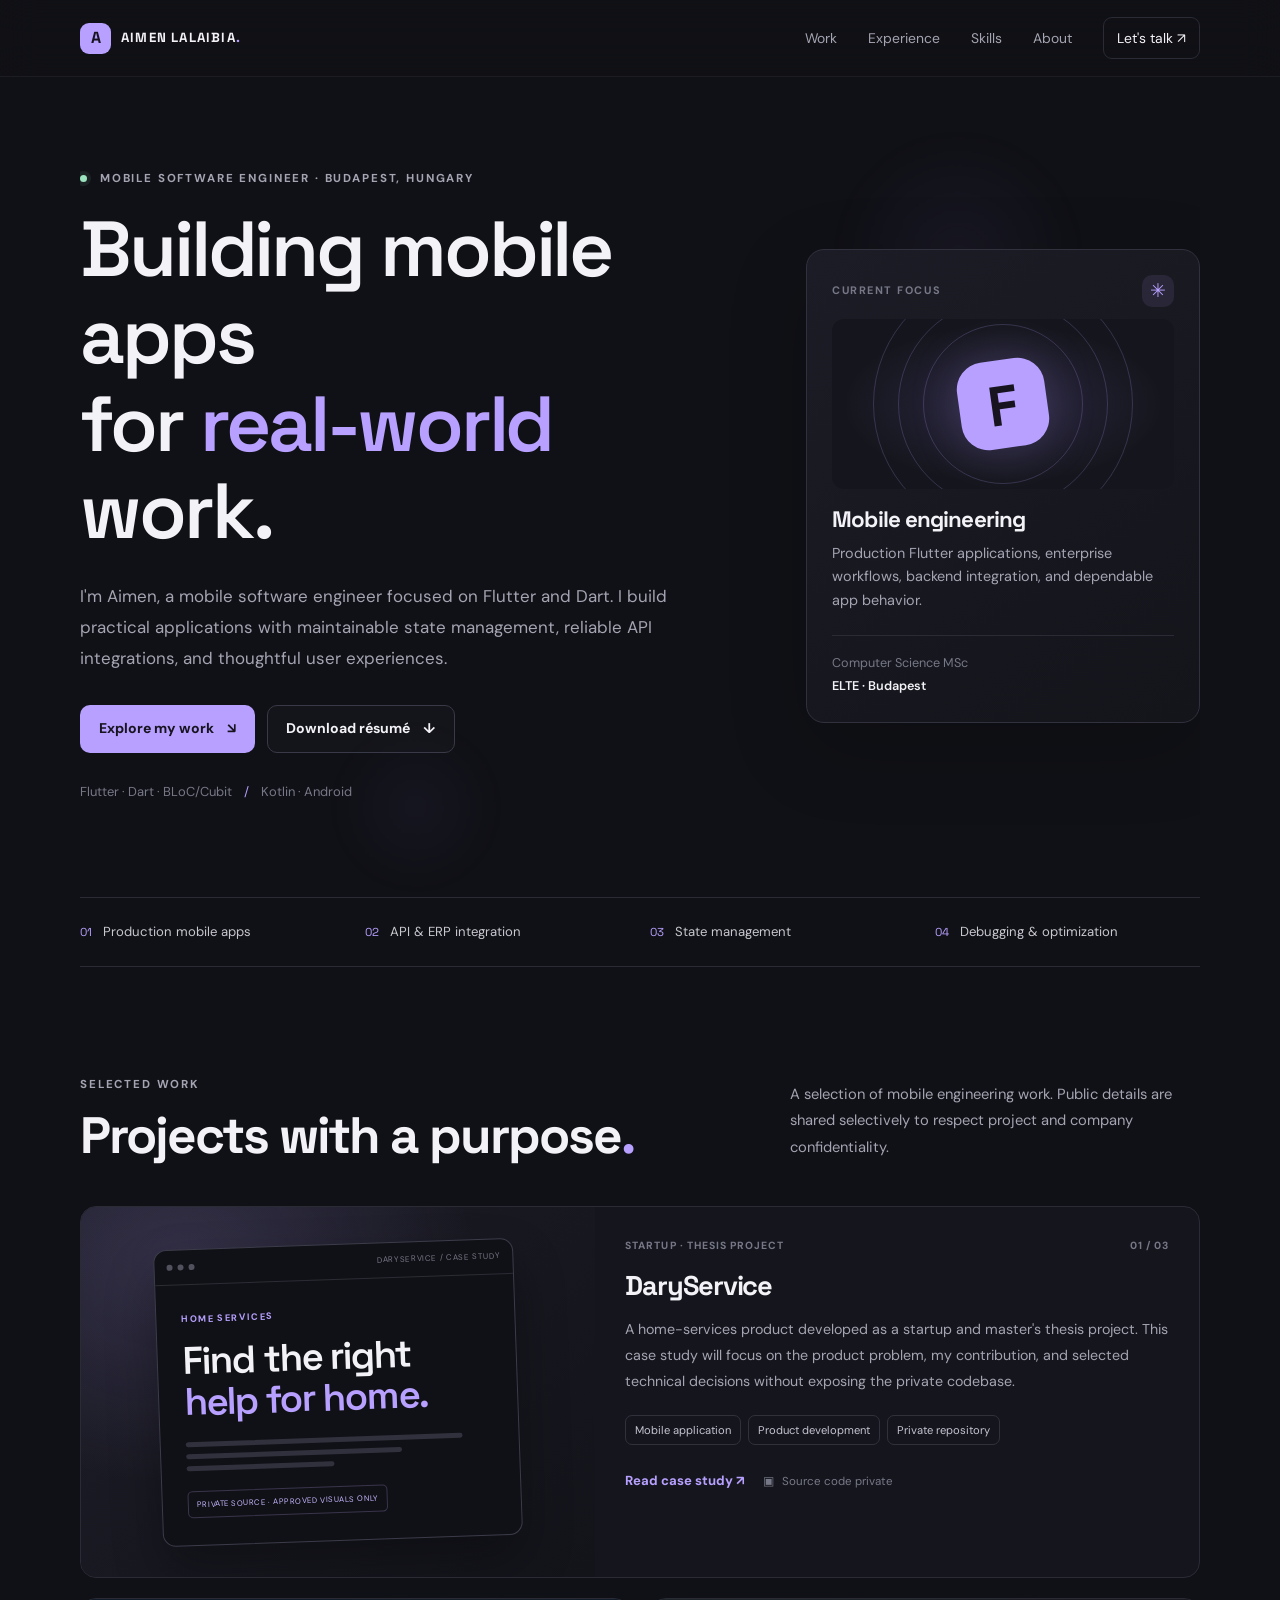
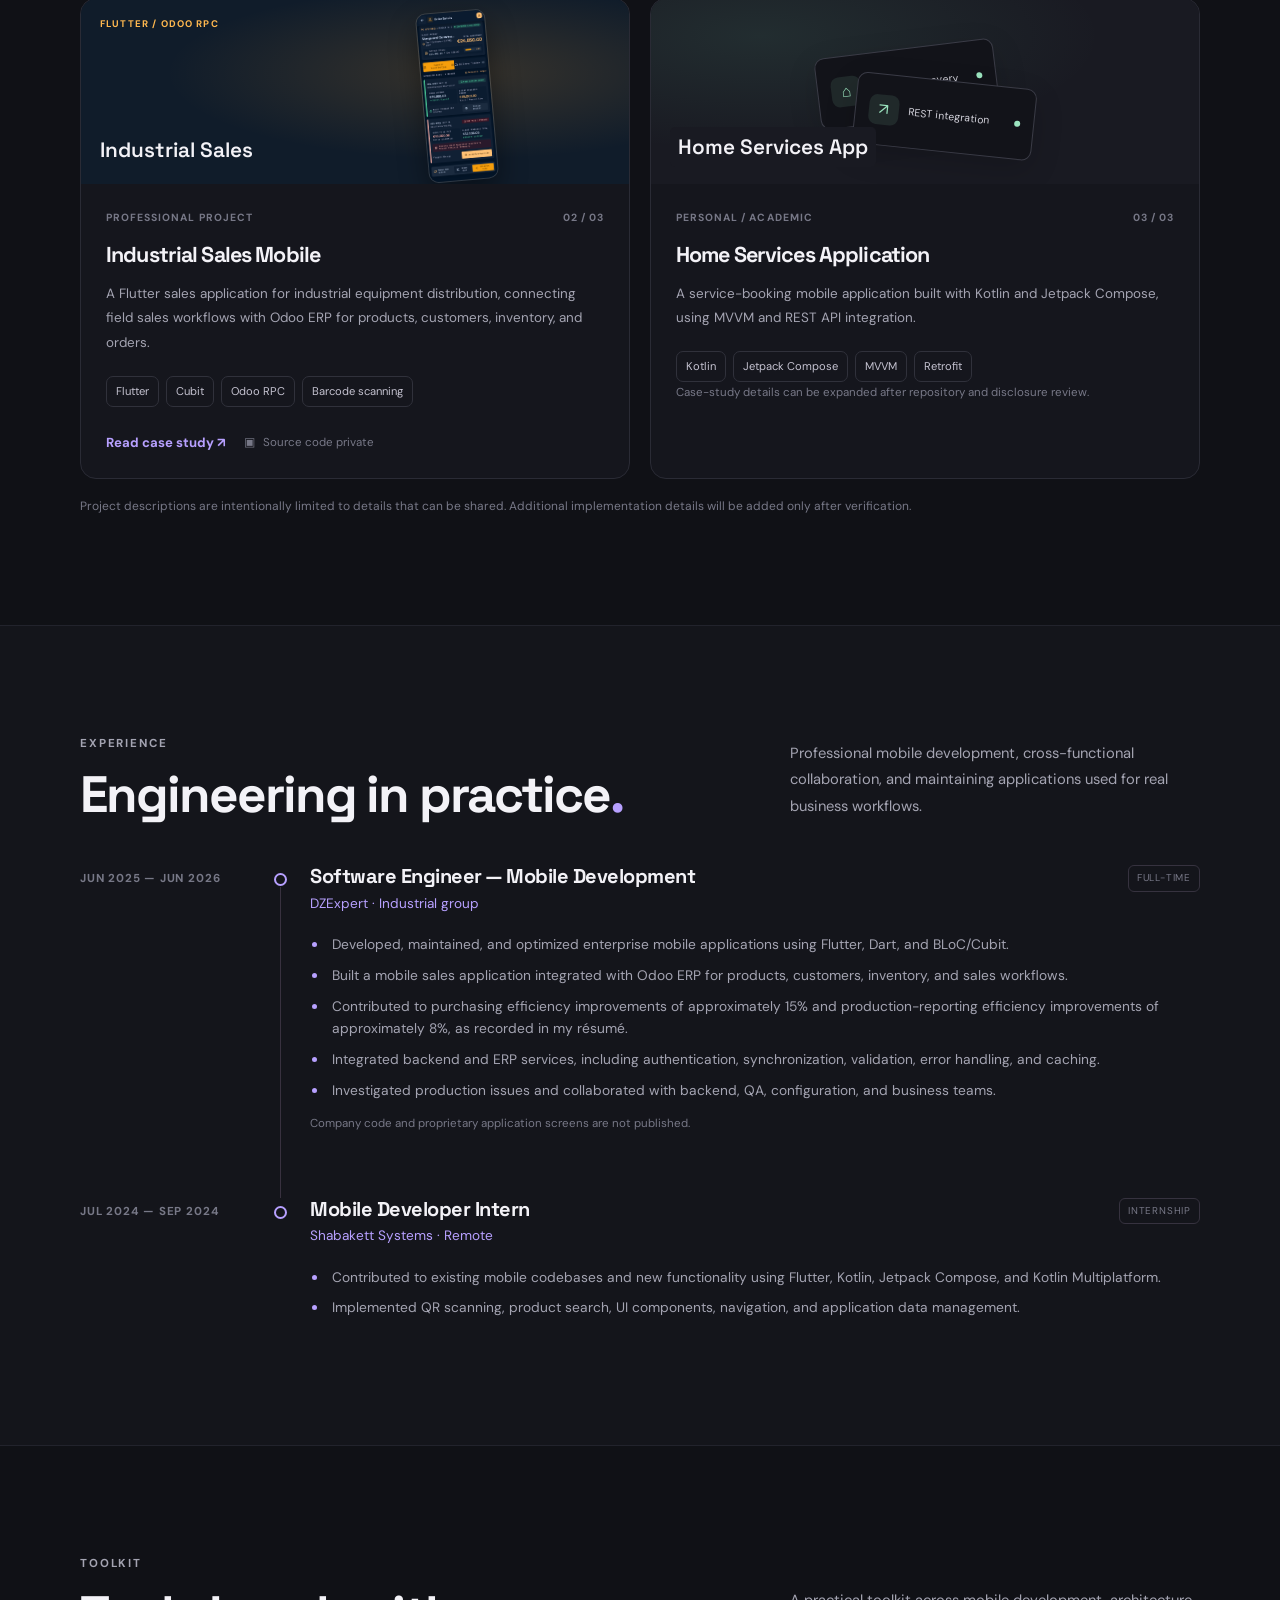
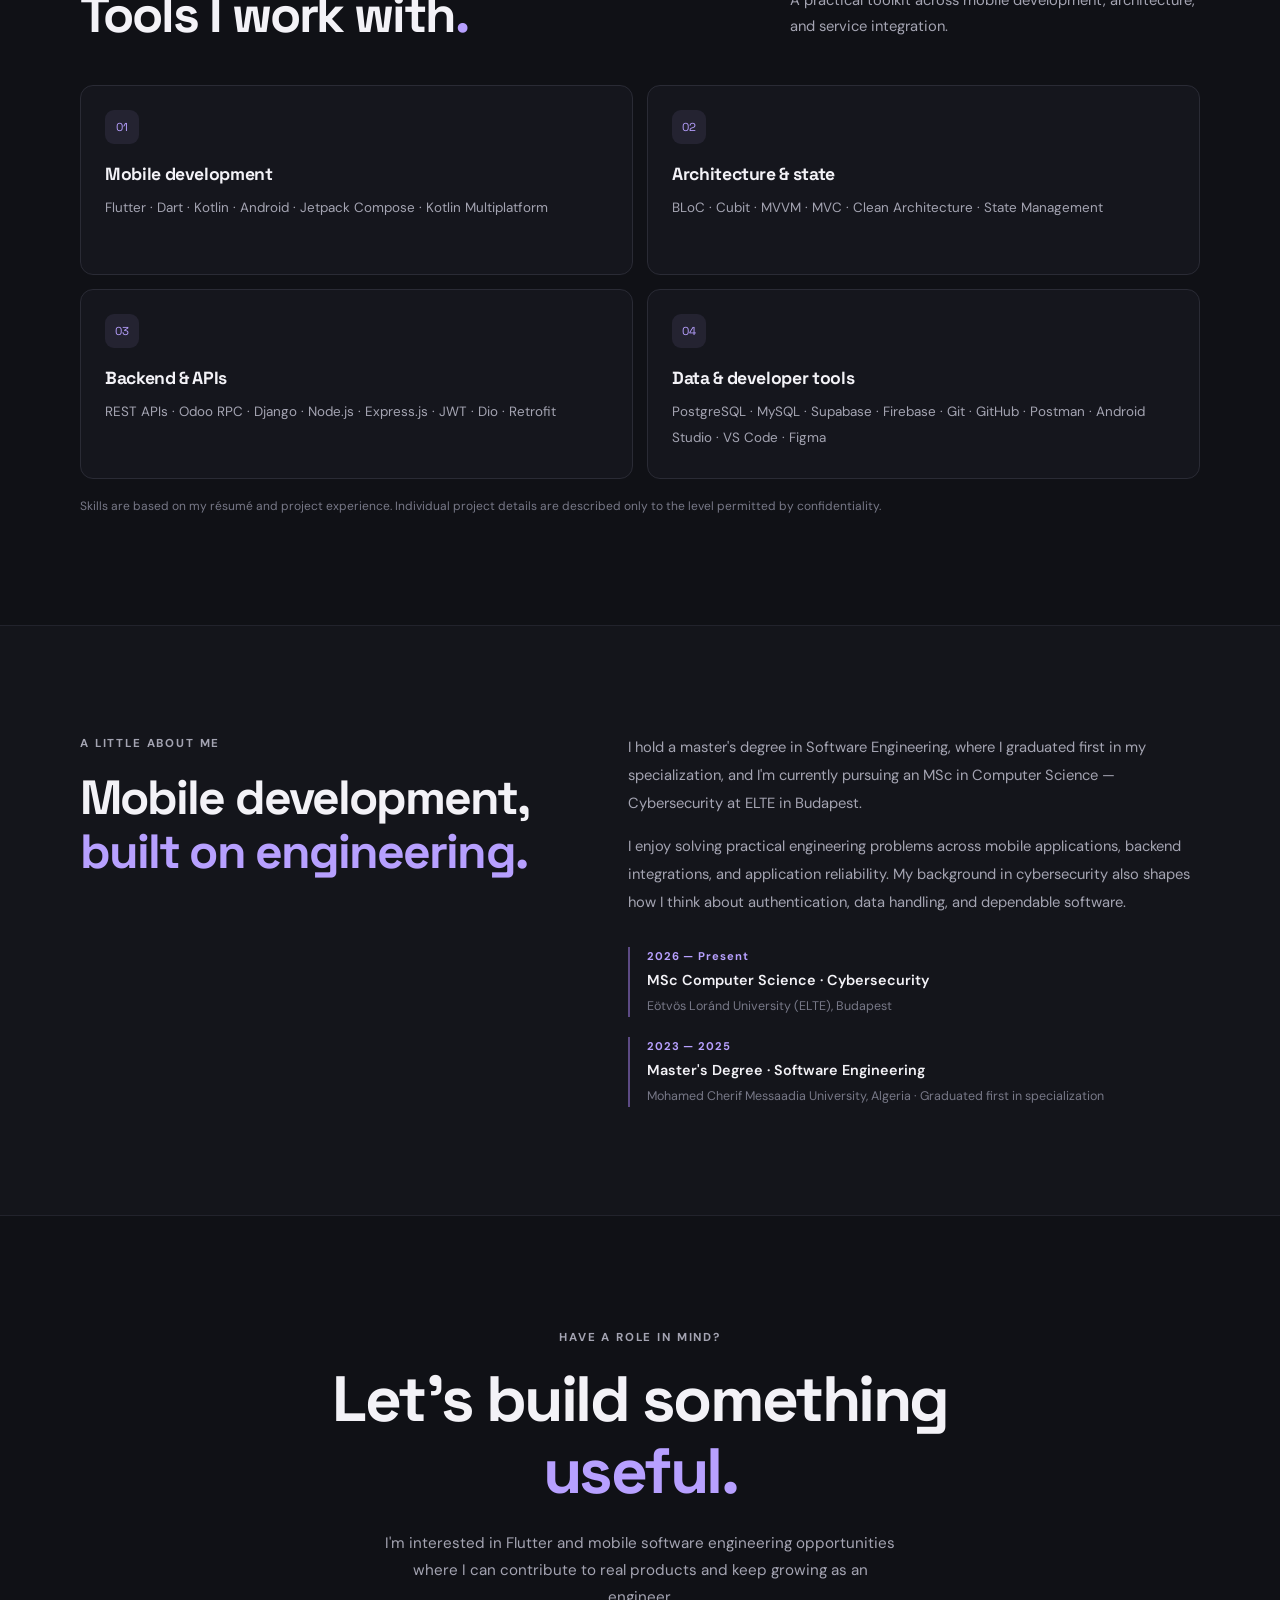
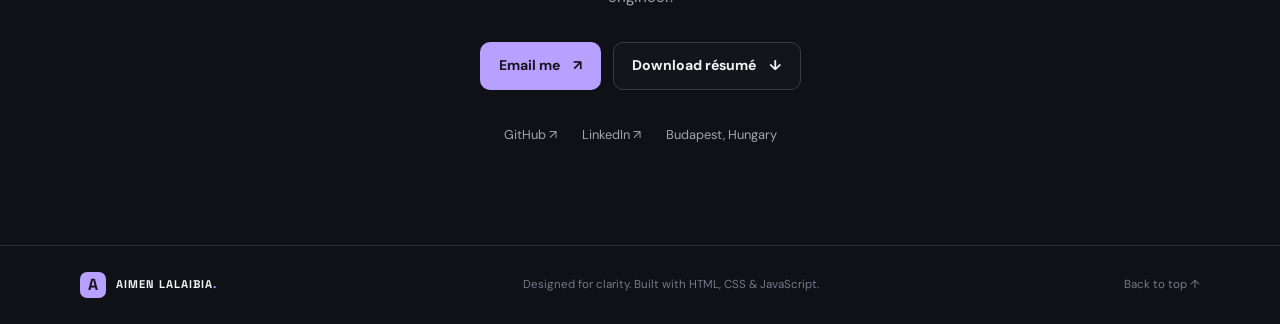
==== commit 9f8101e0: "changed fidelity project to sales project" ====
--- a/index.html
+++ b/index.html
@@ -1,191 +1,243 @@
 <!doctype html>
 <html lang="en">
+
 <head>
-  <meta charset="utf-8">
-  <meta name="viewport" content="width=device-width, initial-scale=1">
-  <meta name="theme-color" content="#101116">
-  <meta name="description" content="Aimen Lalaibia — Flutter Developer and Mobile Software Engineer. Selected mobile projects, professional experience, and technical skills.">
-  <title>Aimen Lalaibia | Flutter Developer</title>
-  <link rel="preconnect" href="https://fonts.googleapis.com">
-  <link rel="preconnect" href="https://fonts.gstatic.com" crossorigin>
-  <link href="https://fonts.googleapis.com/css2?family=DM+Sans:wght@400;500;600;700&family=Space+Grotesk:wght@400;500;600;700&display=swap" rel="stylesheet">
-  <link rel="stylesheet" href="css/style.css">
-  <script src="js/main.js" defer></script>
+    <meta charset="utf-8">
+    <meta name="viewport" content="width=device-width, initial-scale=1">
+    <meta name="theme-color" content="#101116">
+    <meta name="description" content="Aimen Lalaibia — Flutter Developer and Mobile Software Engineer. Selected mobile projects, professional experience, and technical skills.">
+    <title>Aimen Lalaibia | Flutter Developer</title>
+    <link rel="preconnect" href="https://fonts.googleapis.com">
+    <link rel="preconnect" href="https://fonts.gstatic.com" crossorigin>
+    <link href="https://fonts.googleapis.com/css2?family=DM+Sans:wght@400;500;600;700&family=Space+Grotesk:wght@400;500;600;700&display=swap" rel="stylesheet">
+    <link rel="stylesheet" href="css/style.css">
+    <script src="js/main.js" defer></script>
 </head>
+
 <body>
-  <a class="skip-link" href="#main">Skip to content</a>
-  <header class="site-header">
-    <nav class="nav container" aria-label="Main navigation">
-      <a class="brand" href="#top" aria-label="Aimen Lalaibia home"><span class="brand-mark">A</span><span>AIMEN LALAIBIA<span class="brand-dot">.</span></span></a>
-      <button class="menu-toggle" aria-expanded="false" aria-controls="nav-links" aria-label="Open navigation"><span></span><span></span></button>
-      <div class="nav-links" id="nav-links">
-        <a href="#work">Work</a><a href="#experience">Experience</a><a href="#skills">Skills</a><a href="#about">About</a>
-        <a class="nav-contact" href="#contact">Let's talk <span aria-hidden="true">↗</span></a>
-      </div>
-    </nav>
-  </header>
-
-  <main id="main">
-    <section class="hero section container" id="top">
-      <div class="hero-copy">
-        <p class="eyebrow"><span class="status-dot"></span> MOBILE SOFTWARE ENGINEER · BUDAPEST, HUNGARY</p>
-        <h1>Building mobile apps<br>for <span class="accent">real-world</span> work.</h1>
-        <p class="hero-lead">I'm Aimen, a mobile software engineer focused on Flutter and Dart. I build practical applications with maintainable state management, reliable API integrations, and thoughtful user experiences.</p>
-        <div class="hero-actions">
-          <a class="button button-primary" href="#work">Explore my work <span aria-hidden="true">↘</span></a>
-          <a class="button button-secondary" href="resume/Aimen_Lalaibia_CV.pdf" download>Download résumé <span aria-hidden="true">↓</span></a>
-        </div>
-        <div class="hero-meta"><span>Flutter · Dart · BLoC/Cubit</span><span class="meta-separator">/</span><span>Kotlin · Android</span></div>
-      </div>
-      <aside class="hero-panel" aria-label="Professional summary">
-        <div class="panel-top"><span class="panel-label">CURRENT FOCUS</span><span class="panel-icon">✳</span></div>
-        <div class="focus-symbol"><span>F</span><i></i><i></i><i></i></div>
-        <h2>Mobile engineering</h2>
-        <p>Production Flutter applications, enterprise workflows, backend integration, and dependable app behavior.</p>
-        <div class="panel-divider"></div>
-        <div class="panel-bottom"><span>Computer Science MSc</span><strong>ELTE · Budapest</strong></div>
-      </aside>
-      <div class="hero-decoration decoration-one"></div><div class="hero-decoration decoration-two"></div>
-    </section>
-
-    <section class="proof-strip container" aria-label="Core capabilities">
-      <div><span class="proof-number">01</span><span>Production mobile apps</span></div>
-      <div><span class="proof-number">02</span><span>API & ERP integration</span></div>
-      <div><span class="proof-number">03</span><span>State management</span></div>
-      <div><span class="proof-number">04</span><span>Debugging & optimization</span></div>
-    </section>
-
-    <section class="section container" id="work">
-      <div class="section-heading">
-        <div><p class="eyebrow">SELECTED WORK</p><h2>Projects with a purpose<span class="accent">.</span></h2></div>
-        <p class="section-intro">A selection of mobile engineering work. Public details are shared selectively to respect project and company confidentiality.</p>
-      </div>
-      <article class="project-card project-featured">
-        <div class="project-visual dary-visual" aria-label="Abstract DaryService project artwork">
-          <div class="visual-window">
-            <div class="visual-window-top"><span></span><span></span><span></span><small>DARYSERVICE / CASE STUDY</small></div>
-            <div class="dary-visual-content">
-              <div class="visual-kicker">HOME SERVICES</div>
-              <div class="visual-title">Find the right<br><em>help for home.</em></div>
-              <div class="visual-lines"><span></span><span></span><span></span></div>
-              <div class="visual-tag">PRIVATE SOURCE · APPROVED VISUALS ONLY</div>
-            </div>
-          </div>
-        </div>
-        <div class="project-content">
-          <div class="project-topline"><span class="project-type">STARTUP · THESIS PROJECT</span><span class="project-index">01 / 03</span></div>
-          <h3>DaryService</h3>
-          <p class="project-summary">A home-services product developed as a startup and master's thesis project. This case study will focus on the product problem, my contribution, and selected technical decisions without exposing the private codebase.</p>
-          <div class="tag-list"><span>Mobile application</span><span>Product development</span><span>Private repository</span></div>
-          <div class="project-links"><a href="projects/daryservice.html">Read case study <span aria-hidden="true">↗</span></a><span class="private-note"><span class="lock-icon" aria-hidden="true">▣</span> Source code private</span></div>
-        </div>
-      </article>
-
-      <div class="project-grid">
-        <article class="project-card project-compact">
-          <div class="mini-visual fidelity-visual"><div class="mini-visual-label">FLUTTER / CUBIT</div><div class="mini-shape shape-a"></div><div class="mini-shape shape-b"></div><div class="mini-caption">Fidelity Mobile</div></div>
-          <div class="project-content">
-            <div class="project-topline"><span class="project-type">PROFESSIONAL PROJECT</span><span class="project-index">02 / 03</span></div>
-            <h3>Fidelity Mobile</h3>
-            <p>A loyalty and warehouse integration application involving JWT authentication, automatic token refresh, QR functionality, local caching, navigation, and error handling.</p>
-            <div class="tag-list"><span>Flutter</span><span>Cubit</span><span>Django</span><span>Dio</span></div>
-            <p class="confidential-caption">Description only · No source code or screenshots published.</p>
-          </div>
-        </article>
-        <article class="project-card project-compact">
-          <div class="mini-visual homes-visual"><div class="home-card home-card-one"><span class="home-icon">⌂</span><span>Service discovery</span><i></i></div><div class="home-card home-card-two"><span class="home-icon">↗</span><span>REST integration</span><i></i></div><div class="mini-caption">Home Services App</div></div>
-          <div class="project-content">
-            <div class="project-topline"><span class="project-type">PERSONAL / ACADEMIC</span><span class="project-index">03 / 03</span></div>
-            <h3>Home Services Application</h3>
-            <p>A service-booking mobile application built with Kotlin and Jetpack Compose, using MVVM and REST API integration.</p>
-            <div class="tag-list"><span>Kotlin</span><span>Jetpack Compose</span><span>MVVM</span><span>Retrofit</span></div>
-            <p class="confidential-caption">Case-study details can be expanded after repository and disclosure review.</p>
-          </div>
-        </article>
-      </div>
-      <p class="section-footnote">Project descriptions are intentionally limited to details that can be shared. Additional implementation details will be added only after verification.</p>
-    </section>
-
-    <section class="section experience-section" id="experience">
-      <div class="container">
-        <div class="section-heading">
-          <div><p class="eyebrow">EXPERIENCE</p><h2>Engineering in practice<span class="accent">.</span></h2></div>
-          <p class="section-intro">Professional mobile development, cross-functional collaboration, and maintaining applications used for real business workflows.</p>
-        </div>
-        <div class="timeline">
-          <article class="timeline-item">
-            <div class="timeline-date">JUN 2025 — JUN 2026</div>
-            <div class="timeline-marker"></div>
-            <div class="timeline-body">
-              <div class="timeline-title-row"><div><h3>Software Engineer — Mobile Development</h3><p class="company">DZExpert · Industrial group</p></div><span class="timeline-kind">FULL-TIME</span></div>
-              <ul>
-                <li>Developed, maintained, and optimized enterprise mobile applications using Flutter, Dart, and BLoC/Cubit.</li>
-                <li>Built a mobile sales application integrated with Odoo ERP for products, customers, inventory, and sales workflows.</li>
-                <li>Contributed to purchasing efficiency improvements of approximately 15% and production-reporting efficiency improvements of approximately 8%, as recorded in my résumé.</li>
-                <li>Integrated backend and ERP services, including authentication, synchronization, validation, error handling, and caching.</li>
-                <li>Investigated production issues and collaborated with backend, QA, configuration, and business teams.</li>
-              </ul>
-              <p class="confidential-caption">Company code and proprietary application screens are not published.</p>
-            </div>
-          </article>
-          <article class="timeline-item">
-            <div class="timeline-date">JUL 2024 — SEP 2024</div>
-            <div class="timeline-marker"></div>
-            <div class="timeline-body">
-              <div class="timeline-title-row"><div><h3>Mobile Developer Intern</h3><p class="company">Shabakett Systems · Remote</p></div><span class="timeline-kind">INTERNSHIP</span></div>
-              <ul>
-                <li>Contributed to existing mobile codebases and new functionality using Flutter, Kotlin, Jetpack Compose, and Kotlin Multiplatform.</li>
-                <li>Implemented QR scanning, product search, UI components, navigation, and application data management.</li>
-              </ul>
-            </div>
-          </article>
-        </div>
-      </div>
-    </section>
-
-    <section class="section container" id="skills">
-      <div class="section-heading">
-        <div><p class="eyebrow">TOOLKIT</p><h2>Tools I work with<span class="accent">.</span></h2></div>
-        <p class="section-intro">A practical toolkit across mobile development, architecture, and service integration.</p>
-      </div>
-      <div class="skills-grid">
-        <article class="skill-card"><div class="skill-card-icon">01</div><h3>Mobile development</h3><p>Flutter · Dart · Kotlin · Android · Jetpack Compose · Kotlin Multiplatform</p></article>
-        <article class="skill-card"><div class="skill-card-icon">02</div><h3>Architecture & state</h3><p>BLoC · Cubit · MVVM · MVC · Clean Architecture · State Management</p></article>
-        <article class="skill-card"><div class="skill-card-icon">03</div><h3>Backend & APIs</h3><p>REST APIs · Odoo RPC · Django · Node.js · Express.js · JWT · Dio · Retrofit</p></article>
-        <article class="skill-card"><div class="skill-card-icon">04</div><h3>Data & developer tools</h3><p>PostgreSQL · MySQL · Supabase · Firebase · Git · GitHub · Postman · Android Studio · VS Code · Figma</p></article>
-      </div>
-      <p class="section-footnote">Skills are based on my résumé and project experience. Individual project details are described only to the level permitted by confidentiality.</p>
-    </section>
-
-    <section class="section about-section" id="about">
-      <div class="container about-layout">
-        <div><p class="eyebrow">A LITTLE ABOUT ME</p><h2>Mobile development,<br><span class="accent">built on engineering.</span></h2></div>
-        <div class="about-copy">
-          <p>I hold a master's degree in Software Engineering, where I graduated first in my specialization, and I'm currently pursuing an MSc in Computer Science — Cybersecurity at ELTE in Budapest.</p>
-          <p>I enjoy solving practical engineering problems across mobile applications, backend integrations, and application reliability. My background in cybersecurity also shapes how I think about authentication, data handling, and dependable software.</p>
-          <div class="education-list">
-            <div><span>2026 — Present</span><strong>MSc Computer Science · Cybersecurity</strong><small>Eötvös Loránd University (ELTE), Budapest</small></div>
-            <div><span>2023 — 2025</span><strong>Master's Degree · Software Engineering</strong><small>Mohamed Cherif Messaadia University, Algeria · Graduated first in specialization</small></div>
-          </div>
-        </div>
-      </div>
-    </section>
-
-    <section class="contact-section section container" id="contact">
-      <p class="eyebrow">HAVE A ROLE IN MIND?</p>
-      <h2>Let's build something<br><span class="accent">useful.</span></h2>
-      <p class="contact-copy">I'm interested in Flutter and mobile software engineering opportunities where I can contribute to real products and keep growing as an engineer.</p>
-      <div class="hero-actions contact-actions">
-        <a class="button button-primary" href="mailto:lalaibiaaimen1@gmail.com">Email me <span aria-hidden="true">↗</span></a>
-        <a class="button button-secondary" href="resume/Aimen_Lalaibia_CV.pdf" download>Download résumé <span aria-hidden="true">↓</span></a>
-      </div>
-      <div class="social-links">
-        <a href="https://github.com/" target="_blank" rel="noreferrer">GitHub ↗</a>
-        <a href="https://www.linkedin.com/" target="_blank" rel="noreferrer">LinkedIn ↗</a>
-        <span>Budapest, Hungary</span>
-      </div>
-    </section>
-  </main>
-  <footer class="site-footer"><div class="container footer-inner"><a class="brand" href="#top"><span class="brand-mark">A</span><span>AIMEN LALAIBIA<span class="brand-dot">.</span></span></a><span>Designed for clarity. Built with HTML, CSS & JavaScript.</span><a href="#top">Back to top ↑</a></div></footer>
+    <a class="skip-link" href="#main">Skip to content</a>
+    <header class="site-header">
+        <nav class="nav container" aria-label="Main navigation">
+            <a class="brand" href="#top" aria-label="Aimen Lalaibia home"><span class="brand-mark">A</span><span>AIMEN LALAIBIA<span class="brand-dot">.</span></span></a>
+            <button class="menu-toggle" aria-expanded="false" aria-controls="nav-links" aria-label="Open navigation"><span></span><span></span></button>
+            <div class="nav-links" id="nav-links">
+                <a href="#work">Work</a><a href="#experience">Experience</a><a href="#skills">Skills</a><a href="#about">About</a>
+                <a class="nav-contact" href="#contact">Let's talk <span aria-hidden="true">↗</span></a>
+            </div>
+        </nav>
+    </header>
+
+    <main id="main">
+        <section class="hero section container" id="top">
+            <div class="hero-copy">
+                <p class="eyebrow"><span class="status-dot"></span> MOBILE SOFTWARE ENGINEER · BUDAPEST, HUNGARY</p>
+                <h1>Building mobile apps<br>for <span class="accent">real-world</span> work.</h1>
+                <p class="hero-lead">I'm Aimen, a mobile software engineer focused on Flutter and Dart. I build practical applications with maintainable state management, reliable API integrations, and thoughtful user experiences.</p>
+                <div class="hero-actions">
+                    <a class="button button-primary" href="#work">Explore my work <span aria-hidden="true">↘</span></a>
+                    <a class="button button-secondary" href="resume/Aimen_Lalaibia_CV.pdf" download>Download résumé <span aria-hidden="true">↓</span></a>
+                </div>
+                <div class="hero-meta"><span>Flutter · Dart · BLoC/Cubit</span><span class="meta-separator">/</span><span>Kotlin · Android</span></div>
+            </div>
+            <aside class="hero-panel" aria-label="Professional summary">
+                <div class="panel-top"><span class="panel-label">CURRENT FOCUS</span><span class="panel-icon">✳</span></div>
+                <div class="focus-symbol"><span>F</span><i></i><i></i><i></i></div>
+                <h2>Mobile engineering</h2>
+                <p>Production Flutter applications, enterprise workflows, backend integration, and dependable app behavior.</p>
+                <div class="panel-divider"></div>
+                <div class="panel-bottom"><span>Computer Science MSc</span><strong>ELTE · Budapest</strong></div>
+            </aside>
+            <div class="hero-decoration decoration-one"></div>
+            <div class="hero-decoration decoration-two"></div>
+        </section>
+
+        <section class="proof-strip container" aria-label="Core capabilities">
+            <div><span class="proof-number">01</span><span>Production mobile apps</span></div>
+            <div><span class="proof-number">02</span><span>API & ERP integration</span></div>
+            <div><span class="proof-number">03</span><span>State management</span></div>
+            <div><span class="proof-number">04</span><span>Debugging & optimization</span></div>
+        </section>
+
+        <section class="section container" id="work">
+            <div class="section-heading">
+                <div>
+                    <p class="eyebrow">SELECTED WORK</p>
+                    <h2>Projects with a purpose<span class="accent">.</span></h2>
+                </div>
+                <p class="section-intro">A selection of mobile engineering work. Public details are shared selectively to respect project and company confidentiality.</p>
+            </div>
+            <article class="project-card project-featured">
+                <div class="project-visual dary-visual" aria-label="Abstract DaryService project artwork">
+                    <div class="visual-window">
+                        <div class="visual-window-top"><span></span><span></span><span></span><small>DARYSERVICE / CASE STUDY</small></div>
+                        <div class="dary-visual-content">
+                            <div class="visual-kicker">HOME SERVICES</div>
+                            <div class="visual-title">Find the right<br><em>help for home.</em></div>
+                            <div class="visual-lines"><span></span><span></span><span></span></div>
+                            <div class="visual-tag">PRIVATE SOURCE · APPROVED VISUALS ONLY</div>
+                        </div>
+                    </div>
+                </div>
+                <div class="project-content">
+                    <div class="project-topline"><span class="project-type">STARTUP · THESIS PROJECT</span><span class="project-index">01 / 03</span></div>
+                    <h3>DaryService</h3>
+                    <p class="project-summary">A home-services product developed as a startup and master's thesis project. This case study will focus on the product problem, my contribution, and selected technical decisions without exposing the private codebase.</p>
+                    <div class="tag-list"><span>Mobile application</span><span>Product development</span><span>Private repository</span></div>
+                    <div class="project-links"><a href="projects/daryservice.html">Read case study <span aria-hidden="true">↗</span></a><span class="private-note"><span class="lock-icon" aria-hidden="true">▣</span> Source code private</span>
+                    </div>
+                </div>
+            </article>
+
+            <div class="project-grid">
+                <article class="project-card project-compact">
+                    <div class="mini-visual sales-visual">
+                        <div class="mini-visual-label">FLUTTER / ODOO RPC</div><img class="sales-preview-image" src="pictures/screen_cashier_deliveries.png" alt="Industrial sales app order list preview">
+                        <div class="mini-caption">Industrial Sales</div>
+                    </div>
+                    <div class="project-content">
+                        <div class="project-topline"><span class="project-type">PROFESSIONAL PROJECT</span><span class="project-index">02 / 03</span></div>
+                        <h3>Industrial Sales Mobile</h3>
+                        <p>A Flutter sales application for industrial equipment distribution, connecting field sales workflows with Odoo ERP for products, customers, inventory, and orders.</p>
+                        <div class="tag-list"><span>Flutter</span><span>Cubit</span><span>Odoo RPC</span><span>Barcode scanning</span></div>
+                        <div class="project-links"><a href="projects/industrial-sales.html">Read case study <span aria-hidden="true">↗</span></a><span class="private-note"><span class="lock-icon" aria-hidden="true">▣</span> Source code private</span>
+                        </div>
+                    </div>
+                </article>
+                <article class="project-card project-compact">
+                    <div class="mini-visual homes-visual">
+                        <div class="home-card home-card-one"><span class="home-icon">⌂</span><span>Service discovery</span><i></i></div>
+                        <div class="home-card home-card-two"><span class="home-icon">↗</span><span>REST integration</span><i></i></div>
+                        <div class="mini-caption">Home Services App</div>
+                    </div>
+                    <div class="project-content">
+                        <div class="project-topline"><span class="project-type">PERSONAL / ACADEMIC</span><span class="project-index">03 / 03</span></div>
+                        <h3>Home Services Application</h3>
+                        <p>A service-booking mobile application built with Kotlin and Jetpack Compose, using MVVM and REST API integration.</p>
+                        <div class="tag-list"><span>Kotlin</span><span>Jetpack Compose</span><span>MVVM</span><span>Retrofit</span></div>
+                        <p class="confidential-caption">Case-study details can be expanded after repository and disclosure review.</p>
+                    </div>
+                </article>
+            </div>
+            <p class="section-footnote">Project descriptions are intentionally limited to details that can be shared. Additional implementation details will be added only after verification.</p>
+        </section>
+
+        <section class="section experience-section" id="experience">
+            <div class="container">
+                <div class="section-heading">
+                    <div>
+                        <p class="eyebrow">EXPERIENCE</p>
+                        <h2>Engineering in practice<span class="accent">.</span></h2>
+                    </div>
+                    <p class="section-intro">Professional mobile development, cross-functional collaboration, and maintaining applications used for real business workflows.</p>
+                </div>
+                <div class="timeline">
+                    <article class="timeline-item">
+                        <div class="timeline-date">JUN 2025 — JUN 2026</div>
+                        <div class="timeline-marker"></div>
+                        <div class="timeline-body">
+                            <div class="timeline-title-row">
+                                <div>
+                                    <h3>Software Engineer — Mobile Development</h3>
+                                    <p class="company">DZExpert · Industrial group</p>
+                                </div><span class="timeline-kind">FULL-TIME</span></div>
+                            <ul>
+                                <li>Developed, maintained, and optimized enterprise mobile applications using Flutter, Dart, and BLoC/Cubit.</li>
+                                <li>Built a mobile sales application integrated with Odoo ERP for products, customers, inventory, and sales workflows.</li>
+                                <li>Contributed to purchasing efficiency improvements of approximately 15% and production-reporting efficiency improvements of approximately 8%, as recorded in my résumé.</li>
+                                <li>Integrated backend and ERP services, including authentication, synchronization, validation, error handling, and caching.</li>
+                                <li>Investigated production issues and collaborated with backend, QA, configuration, and business teams.</li>
+                            </ul>
+                            <p class="confidential-caption">Company code and proprietary application screens are not published.</p>
+                        </div>
+                    </article>
+                    <article class="timeline-item">
+                        <div class="timeline-date">JUL 2024 — SEP 2024</div>
+                        <div class="timeline-marker"></div>
+                        <div class="timeline-body">
+                            <div class="timeline-title-row">
+                                <div>
+                                    <h3>Mobile Developer Intern</h3>
+                                    <p class="company">Shabakett Systems · Remote</p>
+                                </div><span class="timeline-kind">INTERNSHIP</span></div>
+                            <ul>
+                                <li>Contributed to existing mobile codebases and new functionality using Flutter, Kotlin, Jetpack Compose, and Kotlin Multiplatform.</li>
+                                <li>Implemented QR scanning, product search, UI components, navigation, and application data management.</li>
+                            </ul>
+                        </div>
+                    </article>
+                </div>
+            </div>
+        </section>
+
+        <section class="section container" id="skills">
+            <div class="section-heading">
+                <div>
+                    <p class="eyebrow">TOOLKIT</p>
+                    <h2>Tools I work with<span class="accent">.</span></h2>
+                </div>
+                <p class="section-intro">A practical toolkit across mobile development, architecture, and service integration.</p>
+            </div>
+            <div class="skills-grid">
+                <article class="skill-card">
+                    <div class="skill-card-icon">01</div>
+                    <h3>Mobile development</h3>
+                    <p>Flutter · Dart · Kotlin · Android · Jetpack Compose · Kotlin Multiplatform</p>
+                </article>
+                <article class="skill-card">
+                    <div class="skill-card-icon">02</div>
+                    <h3>Architecture & state</h3>
+                    <p>BLoC · Cubit · MVVM · MVC · Clean Architecture · State Management</p>
+                </article>
+                <article class="skill-card">
+                    <div class="skill-card-icon">03</div>
+                    <h3>Backend & APIs</h3>
+                    <p>REST APIs · Odoo RPC · Django · Node.js · Express.js · JWT · Dio · Retrofit</p>
+                </article>
+                <article class="skill-card">
+                    <div class="skill-card-icon">04</div>
+                    <h3>Data & developer tools</h3>
+                    <p>PostgreSQL · MySQL · Supabase · Firebase · Git · GitHub · Postman · Android Studio · VS Code · Figma</p>
+                </article>
+            </div>
+            <p class="section-footnote">Skills are based on my résumé and project experience. Individual project details are described only to the level permitted by confidentiality.</p>
+        </section>
+
+        <section class="section about-section" id="about">
+            <div class="container about-layout">
+                <div>
+                    <p class="eyebrow">A LITTLE ABOUT ME</p>
+                    <h2>Mobile development,<br><span class="accent">built on engineering.</span></h2>
+                </div>
+                <div class="about-copy">
+                    <p>I hold a master's degree in Software Engineering, where I graduated first in my specialization, and I'm currently pursuing an MSc in Computer Science — Cybersecurity at ELTE in Budapest.</p>
+                    <p>I enjoy solving practical engineering problems across mobile applications, backend integrations, and application reliability. My background in cybersecurity also shapes how I think about authentication, data handling, and dependable
+                        software.</p>
+                    <div class="education-list">
+                        <div><span>2026 — Present</span><strong>MSc Computer Science · Cybersecurity</strong><small>Eötvös Loránd University (ELTE), Budapest</small></div>
+                        <div><span>2023 — 2025</span><strong>Master's Degree · Software Engineering</strong><small>Mohamed Cherif Messaadia University, Algeria · Graduated first in specialization</small></div>
+                    </div>
+                </div>
+            </div>
+        </section>
+
+        <section class="contact-section section container" id="contact">
+            <p class="eyebrow">HAVE A ROLE IN MIND?</p>
+            <h2>Let's build something<br><span class="accent">useful.</span></h2>
+            <p class="contact-copy">I'm interested in Flutter and mobile software engineering opportunities where I can contribute to real products and keep growing as an engineer.</p>
+            <div class="hero-actions contact-actions">
+                <a class="button button-primary" href="mailto:lalaibiaaimen1@gmail.com">Email me <span aria-hidden="true">↗</span></a>
+                <a class="button button-secondary" href="resume/Aimen_Lalaibia_CV.pdf" download>Download résumé <span aria-hidden="true">↓</span></a>
+            </div>
+            <div class="social-links">
+                <a href="https://github.com/" target="_blank" rel="noreferrer">GitHub ↗</a>
+                <a href="https://www.linkedin.com/" target="_blank" rel="noreferrer">LinkedIn ↗</a>
+                <span>Budapest, Hungary</span>
+            </div>
+        </section>
+    </main>
+    <footer class="site-footer">
+        <div class="container footer-inner"><a class="brand" href="#top"><span class="brand-mark">A</span><span>AIMEN LALAIBIA<span class="brand-dot">.</span></span></a><span>Designed for clarity. Built with HTML, CSS & JavaScript.</span><a href="#top">Back to top ↑</a></div>
+    </footer>
 </body>
-</html>
+
+</html>
--- a/css/style.css
+++ b/css/style.css
@@ -1,4 +1,5 @@
 /* Aimen Lalaibia — dark mobile-engineering portfolio */
+
 :root {
   color-scheme: dark;
   --bg: #101116;
@@ -16,217 +17,1436 @@
   --font-display: "Space Grotesk", sans-serif;
   --max-width: 1120px;
 }
-* { box-sizing: border-box; }
-html { scroll-behavior: smooth; scroll-padding-top: 90px; }
-body { margin: 0; background: var(--bg); color: var(--text); font-family: var(--font-body); line-height: 1.65; -webkit-font-smoothing: antialiased; }
-a { color: inherit; text-decoration: none; }
-button, a { -webkit-tap-highlight-color: transparent; }
-a:focus-visible, button:focus-visible { outline: 2px solid var(--accent); outline-offset: 4px; }
-::selection { color: #15121f; background: var(--accent); }
-.container { width: min(var(--max-width), calc(100% - 48px)); margin-inline: auto; }
-.section { padding-block: 108px; }
-.skip-link { position: absolute; left: 16px; top: -60px; z-index: 1000; padding: 10px 14px; background: var(--accent); color: #15121f; border-radius: 8px; }
-.skip-link:focus { top: 12px; }
-.site-header { position: sticky; top: 0; z-index: 100; background: rgba(16,17,22,.88); backdrop-filter: blur(18px); border-bottom: 1px solid rgba(255,255,255,.055); }
-.nav { min-height: 76px; display: flex; align-items: center; justify-content: space-between; gap: 28px; }
-.brand { display: inline-flex; align-items: center; gap: 10px; font-family: var(--font-display); font-weight: 700; font-size: .83rem; letter-spacing: .09em; white-space: nowrap; }
-.brand-mark { display: grid; place-items: center; width: 31px; height: 31px; background: var(--accent); color: #17131f; border-radius: 9px; font-size: 1rem; letter-spacing: 0; }
-.brand-dot, .accent { color: var(--accent); }
-.nav-links { display: flex; align-items: center; gap: 31px; color: var(--muted); font-size: .87rem; }
-.nav-links a { transition: color .2s ease; }
-.nav-links a:hover, .social-links a:hover, .footer-inner > a:last-child:hover { color: var(--accent); }
-.nav-links .nav-contact { color: var(--text); padding: 9px 13px; border: 1px solid var(--line); border-radius: 9px; }
-.menu-toggle { display: none; border: 1px solid var(--line); border-radius: 9px; background: var(--panel); width: 42px; height: 42px; padding: 11px; cursor: pointer; }
-.menu-toggle span { display: block; height: 2px; background: var(--text); margin: 5px 0; transition: transform .2s ease; }
-.hero { min-height: 630px; display: grid; grid-template-columns: 1.25fr .75fr; align-items: center; gap: 70px; position: relative; padding-top: 92px; padding-bottom: 95px; overflow: hidden; }
-.hero-copy { position: relative; z-index: 1; }
-.eyebrow { margin: 0 0 18px; color: var(--muted); font-size: .72rem; font-weight: 700; letter-spacing: .16em; }
-.status-dot { display: inline-block; width: 7px; height: 7px; margin-right: 8px; border-radius: 50%; background: var(--green); box-shadow: 0 0 0 4px rgba(155,228,191,.08); }
-h1, h2, h3, p { margin-top: 0; }
-h1, h2, h3 { font-family: var(--font-display); line-height: 1.12; letter-spacing: -.04em; }
-h1 { max-width: 680px; margin-bottom: 25px; font-size: clamp(3.2rem, 6.1vw, 5.3rem); font-weight: 600; }
-.hero-lead { max-width: 610px; color: var(--muted); font-size: 1.06rem; line-height: 1.85; }
-.hero-actions { display: flex; flex-wrap: wrap; gap: 12px; margin-top: 30px; }
-.button { min-height: 48px; display: inline-flex; align-items: center; justify-content: center; gap: 13px; padding: 0 18px; border: 1px solid transparent; border-radius: 10px; font-weight: 700; font-size: .88rem; transition: transform .2s ease, background .2s ease, border-color .2s ease; }
-.button:hover { transform: translateY(-2px); }
-.button-primary { background: var(--accent); color: #17131f; }
-.button-primary:hover { background: #c7b6ff; }
-.button-secondary { border-color: #393a47; color: var(--text); background: rgba(255,255,255,.015); }
-.button-secondary:hover { border-color: var(--accent); }
-.hero-meta { display: flex; gap: 12px; align-items: center; margin-top: 28px; color: var(--subtle); font-size: .81rem; }
-.meta-separator { color: var(--accent); }
-.hero-panel { position: relative; z-index: 1; padding: 25px; border: 1px solid #30313d; border-radius: 18px; background: linear-gradient(145deg, #1b1c25, #14151b); box-shadow: 0 25px 80px rgba(0,0,0,.18); }
-.panel-top, .panel-bottom { display: flex; justify-content: space-between; align-items: center; gap: 12px; }
-.panel-label { color: var(--subtle); font-size: .68rem; font-weight: 700; letter-spacing: .14em; }
-.panel-icon { display: grid; place-items: center; width: 32px; height: 32px; border-radius: 10px; background: rgba(183,160,255,.1); color: var(--accent); font-size: 1.2rem; }
-.focus-symbol { height: 170px; display: flex; align-items: center; justify-content: center; position: relative; margin: 12px 0 18px; overflow: hidden; border-radius: 12px; background: radial-gradient(ellipse at center, rgba(155,125,255,.16), transparent 66%), #15161d; }
-.focus-symbol span { display: grid; place-items: center; width: 88px; height: 88px; color: #17131f; font-family: var(--font-display); font-size: 3.5rem; font-weight: 700; background: var(--accent); border-radius: 27px; transform: rotate(-8deg); box-shadow: 0 0 50px rgba(183,160,255,.2); }
-.focus-symbol i { position: absolute; width: 160px; height: 160px; border: 1px solid rgba(183,160,255,.2); border-radius: 50%; }
-.focus-symbol i:nth-of-type(2) { width: 210px; height: 210px; }
-.focus-symbol i:nth-of-type(3) { width: 260px; height: 260px; }
-.hero-panel h2 { margin-bottom: 10px; font-size: 1.4rem; }
-.hero-panel p { margin-bottom: 22px; color: var(--muted); font-size: .9rem; }
-.panel-divider { height: 1px; background: var(--line); margin-bottom: 17px; }
-.panel-bottom { align-items: flex-start; flex-direction: column; gap: 2px; font-size: .79rem; }
-.panel-bottom span { color: var(--subtle); }
-.panel-bottom strong { font-weight: 600; }
-.hero-decoration { position: absolute; border-radius: 50%; filter: blur(1px); pointer-events: none; }
-.decoration-one { width: 260px; height: 260px; right: 10%; top: 6%; background: radial-gradient(circle, rgba(155,125,255,.06), transparent 70%); }
-.decoration-two { width: 180px; height: 180px; left: 22%; bottom: 0; background: radial-gradient(circle, rgba(155,125,255,.045), transparent 70%); }
-.proof-strip { display: grid; grid-template-columns: repeat(4, 1fr); border-block: 1px solid var(--line); padding-block: 23px; gap: 20px; }
-.proof-strip > div { display: flex; align-items: center; gap: 11px; color: #c8c7d0; font-size: .82rem; }
-.proof-number { color: var(--accent); font-family: var(--font-display); font-size: .72rem; }
-.section-heading { display: flex; align-items: flex-end; justify-content: space-between; gap: 45px; margin-bottom: 42px; }
-.section-heading .eyebrow { margin-bottom: 13px; }
-.section-heading h2, .about-layout h2, .contact-section h2 { margin-bottom: 0; font-size: clamp(2.1rem, 4vw, 3.25rem); }
-.section-intro { max-width: 410px; margin: 0 0 4px; color: var(--muted); font-size: .92rem; line-height: 1.8; }
-.project-card { border: 1px solid var(--line); border-radius: 16px; overflow: hidden; background: var(--bg-soft); }
-.project-featured { display: grid; grid-template-columns: .92fr 1.08fr; margin-bottom: 20px; }
-.project-visual { min-height: 370px; display: grid; place-items: center; padding: 30px; overflow: hidden; background: #191a22; }
-.dary-visual { background: radial-gradient(ellipse at 20% 15%, rgba(183,160,255,.16), transparent 50%), linear-gradient(135deg,#1c1c27,#13141a); }
-.visual-window { width: min(100%, 360px); min-height: 290px; border: 1px solid #3b3b4a; border-radius: 13px; background: #101116; overflow: hidden; transform: rotate(-2deg); box-shadow: 0 25px 50px rgba(0,0,0,.3); }
-.visual-window-top { height: 35px; display: flex; align-items: center; gap: 5px; padding: 0 12px; border-bottom: 1px solid #2b2c35; color: var(--subtle); }
-.visual-window-top > span { width: 6px; height: 6px; border-radius: 50%; background: #51515d; }
-.visual-window-top small { margin-left: auto; font-size: .5rem; letter-spacing: .08em; }
-.dary-visual-content { padding: 27px 25px; }
-.visual-kicker { color: var(--accent); font-size: .58rem; font-weight: 700; letter-spacing: .15em; }
-.visual-title { margin-top: 14px; font-family: var(--font-display); font-size: clamp(1.7rem, 3vw, 2.5rem); font-weight: 600; line-height: 1.05; letter-spacing: -.05em; }
-.visual-title em { color: var(--accent); font-style: normal; }
-.visual-lines { display: flex; flex-direction: column; gap: 7px; margin-top: 20px; }
-.visual-lines span { height: 5px; border-radius: 5px; background: #30313d; }
-.visual-lines span:first-child { width: 90%; }.visual-lines span:nth-child(2) { width: 70%; }.visual-lines span:nth-child(3) { width: 48%; }
-.visual-tag { display: inline-block; margin-top: 20px; padding: 6px 8px; border: 1px solid #3a344c; border-radius: 5px; color: #c6b6ff; font-size: .49rem; letter-spacing: .07em; }
-.project-content { padding: 30px; }
-.project-topline { display: flex; justify-content: space-between; align-items: center; gap: 10px; margin-bottom: 17px; }
-.project-type, .project-index { color: var(--subtle); font-size: .65rem; font-weight: 700; letter-spacing: .1em; }
-.project-index { white-space: nowrap; }
-.project-content h3 { margin-bottom: 14px; font-size: 1.7rem; }
-.project-content > p { color: var(--muted); font-size: .89rem; line-height: 1.85; }
-.project-summary { max-width: 570px; }
-.tag-list { display: flex; flex-wrap: wrap; gap: 7px; margin-top: 20px; }
-.tag-list span { padding: 5px 9px; border: 1px solid #30313b; border-radius: 7px; color: #c4c2d0; font-size: .7rem; }
-.project-links { display: flex; align-items: center; flex-wrap: wrap; gap: 18px; margin-top: 25px; font-size: .82rem; }
-.project-links > a { color: var(--accent); font-weight: 700; }
-.project-links > a:hover { color: #d4c9ff; }
-.private-note, .confidential-caption { color: var(--subtle) !important; font-size: .72rem !important; }
-.lock-icon { margin-right: 5px; }
-.project-grid { display: grid; grid-template-columns: repeat(2, minmax(0, 1fr)); gap: 20px; }
-.project-compact { display: flex; flex-direction: column; }
-.project-compact .project-content { flex: 1; padding: 25px; }
-.project-compact .project-content h3 { font-size: 1.35rem; }
-.project-compact .project-content > p { font-size: .84rem; }
-.mini-visual { min-height: 185px; position: relative; overflow: hidden; display: flex; align-items: center; justify-content: center; background: #1b1c25; }
-.fidelity-visual { background: radial-gradient(ellipse at 70% 40%, rgba(183,160,255,.14), transparent 55%), #191a22; }
-.mini-visual-label { position: absolute; left: 19px; top: 17px; color: #b7a0ff; font-size: .6rem; font-weight: 700; letter-spacing: .12em; }
-.mini-shape { position: absolute; border: 1px solid rgba(183,160,255,.3); border-radius: 18px; transform: rotate(-15deg); }
-.shape-a { width: 110px; height: 150px; right: 28%; top: 35px; background: linear-gradient(145deg,#292538,#16171e); }
-.shape-b { width: 90px; height: 125px; right: 17%; top: 52px; background: #22202e; }
-.mini-caption { position: absolute; bottom: 17px; left: 19px; font-family: var(--font-display); font-size: 1.3rem; font-weight: 600; }
-.homes-visual { background: radial-gradient(ellipse at 20% 20%, rgba(114,212,171,.1), transparent 55%), #191a22; }
-.home-card { position: absolute; width: 180px; height: 72px; display: flex; align-items: center; gap: 10px; padding: 13px; border: 1px solid #3a3b46; border-radius: 10px; background: #121319; color: #d6d5de; font-size: .65rem; box-shadow: 0 10px 30px rgba(0,0,0,.15); }
-.home-card-one { transform: rotate(-7deg) translate(-17px,-10px); }.home-card-two { transform: rotate(6deg) translate(22px,22px); }
-.home-icon { display: grid; place-items: center; width: 30px; height: 30px; border-radius: 8px; background: rgba(155,228,191,.1); color: var(--green); font-size: 1rem; }
-.home-card i { margin-left: auto; width: 6px; height: 6px; border-radius: 50%; background: var(--green); }
-.homes-visual .mini-caption { z-index: 2; padding: 3px 8px; background: #191a22; border-radius: 5px; }
-.section-footnote { margin: 18px 0 0; color: var(--subtle); font-size: .75rem; }
-.experience-section { background: #14151b; border-block: 1px solid #22232c; }
-.timeline { position: relative; display: flex; flex-direction: column; gap: 0; }
-.timeline-item { display: grid; grid-template-columns: 170px 20px 1fr; gap: 20px; padding-bottom: 48px; }
-.timeline-item:last-child { padding-bottom: 0; }
-.timeline-date { padding-top: 4px; color: var(--subtle); font-size: .72rem; font-weight: 700; letter-spacing: .07em; }
-.timeline-marker { position: relative; display: flex; justify-content: center; }
-.timeline-marker::before { content: ""; width: 9px; height: 9px; margin-top: 8px; border: 2px solid var(--accent); border-radius: 50%; background: #14151b; z-index: 1; }
-.timeline-marker::after { content: ""; position: absolute; top: 22px; bottom: -48px; width: 1px; background: #38313f; }
-.timeline-item:last-child .timeline-marker::after { display: none; }
-.timeline-body { padding-bottom: 5px; }
-.timeline-title-row { display: flex; align-items: flex-start; justify-content: space-between; gap: 20px; }
-.timeline-body h3 { margin-bottom: 5px; font-size: 1.25rem; letter-spacing: -.025em; }
-.company { margin-bottom: 18px; color: var(--accent); font-size: .85rem; }
-.timeline-kind { padding: 4px 8px; border: 1px solid #36323f; border-radius: 6px; color: var(--subtle); font-size: .62rem; letter-spacing: .08em; white-space: nowrap; }
-.timeline-body ul { padding-left: 18px; margin: 0 0 13px; color: var(--muted); font-size: .86rem; }
-.timeline-body li { margin-bottom: 8px; padding-left: 4px; }
-.timeline-body li::marker { color: var(--accent); }
-.skills-grid { display: grid; grid-template-columns: repeat(2, minmax(0,1fr)); gap: 14px; }
-.skill-card { min-height: 190px; padding: 24px; border: 1px solid var(--line); border-radius: 13px; background: var(--bg-soft); transition: background .2s ease, border-color .2s ease, transform .2s ease; }
-.skill-card:hover { background: var(--panel-hover); border-color: #484052; transform: translateY(-2px); }
-.skill-card-icon { display: grid; place-items: center; width: 34px; height: 34px; margin-bottom: 21px; border-radius: 9px; background: rgba(183,160,255,.09); color: var(--accent); font-family: var(--font-display); font-size: .72rem; }
-.skill-card h3 { margin-bottom: 10px; font-size: 1.1rem; letter-spacing: -.02em; }
-.skill-card p { margin-bottom: 0; color: var(--muted); font-size: .84rem; line-height: 1.9; }
-.about-section { background: #14151b; border-block: 1px solid #22232c; }
-.about-layout { display: grid; grid-template-columns: .9fr 1.1fr; gap: 80px; }
-.about-layout h2 { font-size: clamp(2.1rem, 3.8vw, 3rem); }
-.about-copy > p { color: var(--muted); font-size: .92rem; line-height: 1.9; }
-.education-list { display: flex; flex-direction: column; gap: 20px; margin-top: 30px; }
-.education-list > div { display: flex; flex-direction: column; gap: 4px; padding-left: 17px; border-left: 2px solid #5c4a84; }
-.education-list span { color: var(--accent); font-size: .7rem; font-weight: 700; letter-spacing: .08em; }
-.education-list strong { font-size: .9rem; font-weight: 600; }
-.education-list small { color: var(--subtle); font-size: .78rem; line-height: 1.6; }
-.contact-section { text-align: center; padding-block: 112px 100px; }
-.contact-section .eyebrow { margin-bottom: 17px; }
-.contact-section h2 { font-size: clamp(2.7rem, 5vw, 4rem); }
-.contact-copy { max-width: 520px; margin: 22px auto 0; color: var(--muted); font-size: .95rem; line-height: 1.8; }
-.contact-actions { justify-content: center; }
-.social-links { display: flex; flex-wrap: wrap; justify-content: center; gap: 25px; margin-top: 34px; color: var(--muted); font-size: .8rem; }
-.site-footer { border-top: 1px solid var(--line); }
-.footer-inner { min-height: 78px; display: flex; align-items: center; justify-content: space-between; gap: 20px; color: var(--subtle); font-size: .72rem; }
-.footer-inner .brand { color: var(--text); font-size: .7rem; }
-.footer-inner .brand-mark { width: 26px; height: 26px; border-radius: 7px; }
-.footer-inner > a:last-child { white-space: nowrap; }
+
+* {
+  box-sizing: border-box;
+}
+
+html {
+  scroll-behavior: smooth;
+  scroll-padding-top: 90px;
+}
+
+body {
+  margin: 0;
+  background: var(--bg);
+  color: var(--text);
+  font-family: var(--font-body);
+  line-height: 1.65;
+  -webkit-font-smoothing: antialiased;
+}
+
+a {
+  color: inherit;
+  text-decoration: none;
+}
+
+button,
+a {
+  -webkit-tap-highlight-color: transparent;
+}
+
+a:focus-visible,
+button:focus-visible {
+  outline: 2px solid var(--accent);
+  outline-offset: 4px;
+}
+
+::selection {
+  color: #15121f;
+  background: var(--accent);
+}
+
+.container {
+  width: min(var(--max-width), calc(100% - 48px));
+  margin-inline: auto;
+}
+
+.section {
+  padding-block: 108px;
+}
+
+.skip-link {
+  position: absolute;
+  left: 16px;
+  top: -60px;
+  z-index: 1000;
+  padding: 10px 14px;
+  background: var(--accent);
+  color: #15121f;
+  border-radius: 8px;
+}
+
+.skip-link:focus {
+  top: 12px;
+}
+
+.site-header {
+  position: sticky;
+  top: 0;
+  z-index: 100;
+  background: rgba(16, 17, 22, 0.88);
+  backdrop-filter: blur(18px);
+  border-bottom: 1px solid rgba(255, 255, 255, 0.055);
+}
+
+.nav {
+  min-height: 76px;
+  display: flex;
+  align-items: center;
+  justify-content: space-between;
+  gap: 28px;
+}
+
+.brand {
+  display: inline-flex;
+  align-items: center;
+  gap: 10px;
+  font-family: var(--font-display);
+  font-weight: 700;
+  font-size: 0.83rem;
+  letter-spacing: 0.09em;
+  white-space: nowrap;
+}
+
+.brand-mark {
+  display: grid;
+  place-items: center;
+  width: 31px;
+  height: 31px;
+  background: var(--accent);
+  color: #17131f;
+  border-radius: 9px;
+  font-size: 1rem;
+  letter-spacing: 0;
+}
+
+.brand-dot,
+.accent {
+  color: var(--accent);
+}
+
+.nav-links {
+  display: flex;
+  align-items: center;
+  gap: 31px;
+  color: var(--muted);
+  font-size: 0.87rem;
+}
+
+.nav-links a {
+  transition: color 0.2s ease;
+}
+
+.nav-links a:hover,
+.social-links a:hover,
+.footer-inner > a:last-child:hover {
+  color: var(--accent);
+}
+
+.nav-links .nav-contact {
+  color: var(--text);
+  padding: 9px 13px;
+  border: 1px solid var(--line);
+  border-radius: 9px;
+}
+
+.menu-toggle {
+  display: none;
+  border: 1px solid var(--line);
+  border-radius: 9px;
+  background: var(--panel);
+  width: 42px;
+  height: 42px;
+  padding: 11px;
+  cursor: pointer;
+}
+
+.menu-toggle span {
+  display: block;
+  height: 2px;
+  background: var(--text);
+  margin: 5px 0;
+  transition: transform 0.2s ease;
+}
+
+.hero {
+  min-height: 630px;
+  display: grid;
+  grid-template-columns: 1.25fr 0.75fr;
+  align-items: center;
+  gap: 70px;
+  position: relative;
+  padding-top: 92px;
+  padding-bottom: 95px;
+  overflow: hidden;
+}
+
+.hero-copy {
+  position: relative;
+  z-index: 1;
+}
+
+.eyebrow {
+  margin: 0 0 18px;
+  color: var(--muted);
+  font-size: 0.72rem;
+  font-weight: 700;
+  letter-spacing: 0.16em;
+}
+
+.status-dot {
+  display: inline-block;
+  width: 7px;
+  height: 7px;
+  margin-right: 8px;
+  border-radius: 50%;
+  background: var(--green);
+  box-shadow: 0 0 0 4px rgba(155, 228, 191, 0.08);
+}
+
+h1,
+h2,
+h3,
+p {
+  margin-top: 0;
+}
+
+h1,
+h2,
+h3 {
+  font-family: var(--font-display);
+  line-height: 1.12;
+  letter-spacing: -0.04em;
+}
+
+h1 {
+  max-width: 680px;
+  margin-bottom: 25px;
+  font-size: clamp(3.2rem, 6.1vw, 5.3rem);
+  font-weight: 600;
+}
+
+.hero-lead {
+  max-width: 610px;
+  color: var(--muted);
+  font-size: 1.06rem;
+  line-height: 1.85;
+}
+
+.hero-actions {
+  display: flex;
+  flex-wrap: wrap;
+  gap: 12px;
+  margin-top: 30px;
+}
+
+.button {
+  min-height: 48px;
+  display: inline-flex;
+  align-items: center;
+  justify-content: center;
+  gap: 13px;
+  padding: 0 18px;
+  border: 1px solid transparent;
+  border-radius: 10px;
+  font-weight: 700;
+  font-size: 0.88rem;
+  transition:
+    transform 0.2s ease,
+    background 0.2s ease,
+    border-color 0.2s ease;
+}
+
+.button:hover {
+  transform: translateY(-2px);
+}
+
+.button-primary {
+  background: var(--accent);
+  color: #17131f;
+}
+
+.button-primary:hover {
+  background: #c7b6ff;
+}
+
+.button-secondary {
+  border-color: #393a47;
+  color: var(--text);
+  background: rgba(255, 255, 255, 0.015);
+}
+
+.button-secondary:hover {
+  border-color: var(--accent);
+}
+
+.hero-meta {
+  display: flex;
+  gap: 12px;
+  align-items: center;
+  margin-top: 28px;
+  color: var(--subtle);
+  font-size: 0.81rem;
+}
+
+.meta-separator {
+  color: var(--accent);
+}
+
+.hero-panel {
+  position: relative;
+  z-index: 1;
+  padding: 25px;
+  border: 1px solid #30313d;
+  border-radius: 18px;
+  background: linear-gradient(145deg, #1b1c25, #14151b);
+  box-shadow: 0 25px 80px rgba(0, 0, 0, 0.18);
+}
+
+.panel-top,
+.panel-bottom {
+  display: flex;
+  justify-content: space-between;
+  align-items: center;
+  gap: 12px;
+}
+
+.panel-label {
+  color: var(--subtle);
+  font-size: 0.68rem;
+  font-weight: 700;
+  letter-spacing: 0.14em;
+}
+
+.panel-icon {
+  display: grid;
+  place-items: center;
+  width: 32px;
+  height: 32px;
+  border-radius: 10px;
+  background: rgba(183, 160, 255, 0.1);
+  color: var(--accent);
+  font-size: 1.2rem;
+}
+
+.focus-symbol {
+  height: 170px;
+  display: flex;
+  align-items: center;
+  justify-content: center;
+  position: relative;
+  margin: 12px 0 18px;
+  overflow: hidden;
+  border-radius: 12px;
+  background:
+    radial-gradient(
+      ellipse at center,
+      rgba(155, 125, 255, 0.16),
+      transparent 66%
+    ),
+    #15161d;
+}
+
+.focus-symbol span {
+  display: grid;
+  place-items: center;
+  width: 88px;
+  height: 88px;
+  color: #17131f;
+  font-family: var(--font-display);
+  font-size: 3.5rem;
+  font-weight: 700;
+  background: var(--accent);
+  border-radius: 27px;
+  transform: rotate(-8deg);
+  box-shadow: 0 0 50px rgba(183, 160, 255, 0.2);
+}
+
+.focus-symbol i {
+  position: absolute;
+  width: 160px;
+  height: 160px;
+  border: 1px solid rgba(183, 160, 255, 0.2);
+  border-radius: 50%;
+}
+
+.focus-symbol i:nth-of-type(2) {
+  width: 210px;
+  height: 210px;
+}
+
+.focus-symbol i:nth-of-type(3) {
+  width: 260px;
+  height: 260px;
+}
+
+.hero-panel h2 {
+  margin-bottom: 10px;
+  font-size: 1.4rem;
+}
+
+.hero-panel p {
+  margin-bottom: 22px;
+  color: var(--muted);
+  font-size: 0.9rem;
+}
+
+.panel-divider {
+  height: 1px;
+  background: var(--line);
+  margin-bottom: 17px;
+}
+
+.panel-bottom {
+  align-items: flex-start;
+  flex-direction: column;
+  gap: 2px;
+  font-size: 0.79rem;
+}
+
+.panel-bottom span {
+  color: var(--subtle);
+}
+
+.panel-bottom strong {
+  font-weight: 600;
+}
+
+.hero-decoration {
+  position: absolute;
+  border-radius: 50%;
+  filter: blur(1px);
+  pointer-events: none;
+}
+
+.decoration-one {
+  width: 260px;
+  height: 260px;
+  right: 10%;
+  top: 6%;
+  background: radial-gradient(
+    circle,
+    rgba(155, 125, 255, 0.06),
+    transparent 70%
+  );
+}
+
+.decoration-two {
+  width: 180px;
+  height: 180px;
+  left: 22%;
+  bottom: 0;
+  background: radial-gradient(
+    circle,
+    rgba(155, 125, 255, 0.045),
+    transparent 70%
+  );
+}
+
+.proof-strip {
+  display: grid;
+  grid-template-columns: repeat(4, 1fr);
+  border-block: 1px solid var(--line);
+  padding-block: 23px;
+  gap: 20px;
+}
+
+.proof-strip > div {
+  display: flex;
+  align-items: center;
+  gap: 11px;
+  color: #c8c7d0;
+  font-size: 0.82rem;
+}
+
+.proof-number {
+  color: var(--accent);
+  font-family: var(--font-display);
+  font-size: 0.72rem;
+}
+
+.section-heading {
+  display: flex;
+  align-items: flex-end;
+  justify-content: space-between;
+  gap: 45px;
+  margin-bottom: 42px;
+}
+
+.section-heading .eyebrow {
+  margin-bottom: 13px;
+}
+
+.section-heading h2,
+.about-layout h2,
+.contact-section h2 {
+  margin-bottom: 0;
+  font-size: clamp(2.1rem, 4vw, 3.25rem);
+}
+
+.section-intro {
+  max-width: 410px;
+  margin: 0 0 4px;
+  color: var(--muted);
+  font-size: 0.92rem;
+  line-height: 1.8;
+}
+
+.project-card {
+  border: 1px solid var(--line);
+  border-radius: 16px;
+  overflow: hidden;
+  background: var(--bg-soft);
+}
+
+.project-featured {
+  display: grid;
+  grid-template-columns: 0.92fr 1.08fr;
+  margin-bottom: 20px;
+}
+
+.project-visual {
+  min-height: 370px;
+  display: grid;
+  place-items: center;
+  padding: 30px;
+  overflow: hidden;
+  background: #191a22;
+}
+
+.dary-visual {
+  background:
+    radial-gradient(
+      ellipse at 20% 15%,
+      rgba(183, 160, 255, 0.16),
+      transparent 50%
+    ),
+    linear-gradient(135deg, #1c1c27, #13141a);
+}
+
+.visual-window {
+  width: min(100%, 360px);
+  min-height: 290px;
+  border: 1px solid #3b3b4a;
+  border-radius: 13px;
+  background: #101116;
+  overflow: hidden;
+  transform: rotate(-2deg);
+  box-shadow: 0 25px 50px rgba(0, 0, 0, 0.3);
+}
+
+.visual-window-top {
+  height: 35px;
+  display: flex;
+  align-items: center;
+  gap: 5px;
+  padding: 0 12px;
+  border-bottom: 1px solid #2b2c35;
+  color: var(--subtle);
+}
+
+.visual-window-top > span {
+  width: 6px;
+  height: 6px;
+  border-radius: 50%;
+  background: #51515d;
+}
+
+.visual-window-top small {
+  margin-left: auto;
+  font-size: 0.5rem;
+  letter-spacing: 0.08em;
+}
+
+.dary-visual-content {
+  padding: 27px 25px;
+}
+
+.visual-kicker {
+  color: var(--accent);
+  font-size: 0.58rem;
+  font-weight: 700;
+  letter-spacing: 0.15em;
+}
+
+.visual-title {
+  margin-top: 14px;
+  font-family: var(--font-display);
+  font-size: clamp(1.7rem, 3vw, 2.5rem);
+  font-weight: 600;
+  line-height: 1.05;
+  letter-spacing: -0.05em;
+}
+
+.visual-title em {
+  color: var(--accent);
+  font-style: normal;
+}
+
+.visual-lines {
+  display: flex;
+  flex-direction: column;
+  gap: 7px;
+  margin-top: 20px;
+}
+
+.visual-lines span {
+  height: 5px;
+  border-radius: 5px;
+  background: #30313d;
+}
+
+.visual-lines span:first-child {
+  width: 90%;
+}
+
+.visual-lines span:nth-child(2) {
+  width: 70%;
+}
+
+.visual-lines span:nth-child(3) {
+  width: 48%;
+}
+
+.visual-tag {
+  display: inline-block;
+  margin-top: 20px;
+  padding: 6px 8px;
+  border: 1px solid #3a344c;
+  border-radius: 5px;
+  color: #c6b6ff;
+  font-size: 0.49rem;
+  letter-spacing: 0.07em;
+}
+
+.project-content {
+  padding: 30px;
+}
+
+.project-topline {
+  display: flex;
+  justify-content: space-between;
+  align-items: center;
+  gap: 10px;
+  margin-bottom: 17px;
+}
+
+.project-type,
+.project-index {
+  color: var(--subtle);
+  font-size: 0.65rem;
+  font-weight: 700;
+  letter-spacing: 0.1em;
+}
+
+.project-index {
+  white-space: nowrap;
+}
+
+.project-content h3 {
+  margin-bottom: 14px;
+  font-size: 1.7rem;
+}
+
+.project-content > p {
+  color: var(--muted);
+  font-size: 0.89rem;
+  line-height: 1.85;
+}
+
+.project-summary {
+  max-width: 570px;
+}
+
+.tag-list {
+  display: flex;
+  flex-wrap: wrap;
+  gap: 7px;
+  margin-top: 20px;
+}
+
+.tag-list span {
+  padding: 5px 9px;
+  border: 1px solid #30313b;
+  border-radius: 7px;
+  color: #c4c2d0;
+  font-size: 0.7rem;
+}
+
+.project-links {
+  display: flex;
+  align-items: center;
+  flex-wrap: wrap;
+  gap: 18px;
+  margin-top: 25px;
+  font-size: 0.82rem;
+}
+
+.project-links > a {
+  color: var(--accent);
+  font-weight: 700;
+}
+
+.project-links > a:hover {
+  color: #d4c9ff;
+}
+
+.private-note,
+.confidential-caption {
+  color: var(--subtle) !important;
+  font-size: 0.72rem !important;
+}
+
+.lock-icon {
+  margin-right: 5px;
+}
+
+.project-grid {
+  display: grid;
+  grid-template-columns: repeat(2, minmax(0, 1fr));
+  gap: 20px;
+}
+
+.project-compact {
+  display: flex;
+  flex-direction: column;
+}
+
+.project-compact .project-content {
+  flex: 1;
+  padding: 25px;
+}
+
+.project-compact .project-content h3 {
+  font-size: 1.35rem;
+}
+
+.project-compact .project-content > p {
+  font-size: 0.84rem;
+}
+
+.mini-visual {
+  min-height: 185px;
+  position: relative;
+  overflow: hidden;
+  display: flex;
+  align-items: center;
+  justify-content: center;
+  background: #1b1c25;
+}
+
+.sales-visual {
+  background:
+    radial-gradient(
+      ellipse at 70% 40%,
+      rgba(255, 169, 55, 0.16),
+      transparent 55%
+    ),
+    #101c2a;
+}
+
+.mini-visual-label {
+  position: absolute;
+  left: 19px;
+  top: 17px;
+  color: #b7a0ff;
+  font-size: 0.6rem;
+  font-weight: 700;
+  letter-spacing: 0.12em;
+}
+
+.sales-visual .mini-visual-label {
+  color: #ffb84f;
+}
+
+.sales-preview-image {
+  position: absolute;
+  right: 25%;
+  top: 12px;
+  height: 170px;
+  width: auto;
+  border: 1px solid rgba(255, 255, 255, 0.12);
+  border-radius: 10px;
+  object-fit: contain;
+  transform: rotate(-5deg);
+  box-shadow: 0 12px 28px rgba(0, 0, 0, 0.4);
+}
+
+.mini-shape {
+  position: absolute;
+  border: 1px solid rgba(183, 160, 255, 0.3);
+  border-radius: 18px;
+  transform: rotate(-15deg);
+}
+
+.shape-a {
+  width: 110px;
+  height: 150px;
+  right: 28%;
+  top: 35px;
+  background: linear-gradient(145deg, #292538, #16171e);
+}
+
+.shape-b {
+  width: 90px;
+  height: 125px;
+  right: 17%;
+  top: 52px;
+  background: #22202e;
+}
+
+.mini-caption {
+  position: absolute;
+  bottom: 17px;
+  left: 19px;
+  font-family: var(--font-display);
+  font-size: 1.3rem;
+  font-weight: 600;
+}
+
+.homes-visual {
+  background:
+    radial-gradient(
+      ellipse at 20% 20%,
+      rgba(114, 212, 171, 0.1),
+      transparent 55%
+    ),
+    #191a22;
+}
+
+.home-card {
+  position: absolute;
+  width: 180px;
+  height: 72px;
+  display: flex;
+  align-items: center;
+  gap: 10px;
+  padding: 13px;
+  border: 1px solid #3a3b46;
+  border-radius: 10px;
+  background: #121319;
+  color: #d6d5de;
+  font-size: 0.65rem;
+  box-shadow: 0 10px 30px rgba(0, 0, 0, 0.15);
+}
+
+.home-card-one {
+  transform: rotate(-7deg) translate(-17px, -10px);
+}
+
+.home-card-two {
+  transform: rotate(6deg) translate(22px, 22px);
+}
+
+.home-icon {
+  display: grid;
+  place-items: center;
+  width: 30px;
+  height: 30px;
+  border-radius: 8px;
+  background: rgba(155, 228, 191, 0.1);
+  color: var(--green);
+  font-size: 1rem;
+}
+
+.home-card i {
+  margin-left: auto;
+  width: 6px;
+  height: 6px;
+  border-radius: 50%;
+  background: var(--green);
+}
+
+.homes-visual .mini-caption {
+  z-index: 2;
+  padding: 3px 8px;
+  background: #191a22;
+  border-radius: 5px;
+}
+
+.section-footnote {
+  margin: 18px 0 0;
+  color: var(--subtle);
+  font-size: 0.75rem;
+}
+
+.experience-section {
+  background: #14151b;
+  border-block: 1px solid #22232c;
+}
+
+.timeline {
+  position: relative;
+  display: flex;
+  flex-direction: column;
+  gap: 0;
+}
+
+.timeline-item {
+  display: grid;
+  grid-template-columns: 170px 20px 1fr;
+  gap: 20px;
+  padding-bottom: 48px;
+}
+
+.timeline-item:last-child {
+  padding-bottom: 0;
+}
+
+.timeline-date {
+  padding-top: 4px;
+  color: var(--subtle);
+  font-size: 0.72rem;
+  font-weight: 700;
+  letter-spacing: 0.07em;
+}
+
+.timeline-marker {
+  position: relative;
+  display: flex;
+  justify-content: center;
+}
+
+.timeline-marker::before {
+  content: "";
+  width: 9px;
+  height: 9px;
+  margin-top: 8px;
+  border: 2px solid var(--accent);
+  border-radius: 50%;
+  background: #14151b;
+  z-index: 1;
+}
+
+.timeline-marker::after {
+  content: "";
+  position: absolute;
+  top: 22px;
+  bottom: -48px;
+  width: 1px;
+  background: #38313f;
+}
+
+.timeline-item:last-child .timeline-marker::after {
+  display: none;
+}
+
+.timeline-body {
+  padding-bottom: 5px;
+}
+
+.timeline-title-row {
+  display: flex;
+  align-items: flex-start;
+  justify-content: space-between;
+  gap: 20px;
+}
+
+.timeline-body h3 {
+  margin-bottom: 5px;
+  font-size: 1.25rem;
+  letter-spacing: -0.025em;
+}
+
+.company {
+  margin-bottom: 18px;
+  color: var(--accent);
+  font-size: 0.85rem;
+}
+
+.timeline-kind {
+  padding: 4px 8px;
+  border: 1px solid #36323f;
+  border-radius: 6px;
+  color: var(--subtle);
+  font-size: 0.62rem;
+  letter-spacing: 0.08em;
+  white-space: nowrap;
+}
+
+.timeline-body ul {
+  padding-left: 18px;
+  margin: 0 0 13px;
+  color: var(--muted);
+  font-size: 0.86rem;
+}
+
+.timeline-body li {
+  margin-bottom: 8px;
+  padding-left: 4px;
+}
+
+.timeline-body li::marker {
+  color: var(--accent);
+}
+
+.skills-grid {
+  display: grid;
+  grid-template-columns: repeat(2, minmax(0, 1fr));
+  gap: 14px;
+}
+
+.skill-card {
+  min-height: 190px;
+  padding: 24px;
+  border: 1px solid var(--line);
+  border-radius: 13px;
+  background: var(--bg-soft);
+  transition:
+    background 0.2s ease,
+    border-color 0.2s ease,
+    transform 0.2s ease;
+}
+
+.skill-card:hover {
+  background: var(--panel-hover);
+  border-color: #484052;
+  transform: translateY(-2px);
+}
+
+.skill-card-icon {
+  display: grid;
+  place-items: center;
+  width: 34px;
+  height: 34px;
+  margin-bottom: 21px;
+  border-radius: 9px;
+  background: rgba(183, 160, 255, 0.09);
+  color: var(--accent);
+  font-family: var(--font-display);
+  font-size: 0.72rem;
+}
+
+.skill-card h3 {
+  margin-bottom: 10px;
+  font-size: 1.1rem;
+  letter-spacing: -0.02em;
+}
+
+.skill-card p {
+  margin-bottom: 0;
+  color: var(--muted);
+  font-size: 0.84rem;
+  line-height: 1.9;
+}
+
+.about-section {
+  background: #14151b;
+  border-block: 1px solid #22232c;
+}
+
+.about-layout {
+  display: grid;
+  grid-template-columns: 0.9fr 1.1fr;
+  gap: 80px;
+}
+
+.about-layout h2 {
+  font-size: clamp(2.1rem, 3.8vw, 3rem);
+}
+
+.about-copy > p {
+  color: var(--muted);
+  font-size: 0.92rem;
+  line-height: 1.9;
+}
+
+.education-list {
+  display: flex;
+  flex-direction: column;
+  gap: 20px;
+  margin-top: 30px;
+}
+
+.education-list > div {
+  display: flex;
+  flex-direction: column;
+  gap: 4px;
+  padding-left: 17px;
+  border-left: 2px solid #5c4a84;
+}
+
+.case-nav-links a {
+  color: var(--muted);
+  font-size: 0.82rem;
+}
+
+.case-nav-links a:hover {
+  color: var(--accent);
+}
+
+.sales-case-hero {
+  display: grid;
+  grid-template-columns: 1fr 0.8fr;
+  align-items: center;
+  gap: 34px;
+  padding: 30px;
+}
+
+.sales-case-hero h2 {
+  margin: 12px 0;
+  font-size: clamp(1.7rem, 3vw, 2.5rem);
+  letter-spacing: -0.04em;
+}
+
+.sales-case-hero p {
+  color: var(--muted);
+  font-size: 0.9rem;
+  line-height: 1.8;
+}
+
+.sales-case-image {
+  display: block;
+  width: 100%;
+  max-height: 430px;
+  border: 1px solid var(--line);
+  border-radius: 12px;
+  background: #061629;
+  object-fit: contain;
+}
+
+.sales-highlights {
+  margin-block: 22px;
+}
+
+.sales-gallery {
+  display: grid;
+  grid-template-columns: repeat(2, minmax(0, 1fr));
+  gap: 18px;
+}
+
+.sales-gallery figure {
+  min-width: 0;
+  margin: 0;
+  padding: 12px;
+  border: 1px solid var(--line);
+  border-radius: 13px;
+  background: var(--bg-soft);
+}
+
+.sales-gallery img {
+  display: block;
+  width: 100%;
+  height: 560px;
+  border-radius: 8px;
+  background: #061629;
+  object-fit: contain;
+}
+
+.sales-gallery figcaption {
+  padding: 12px 3px 2px;
+  color: var(--muted);
+  font-size: 0.8rem;
+}
+
+.sales-workflow {
+  display: grid;
+  grid-template-columns: repeat(3, minmax(0, 1fr));
+  gap: 14px;
+  margin-top: 22px;
+}
+
+.sales-workflow .skill-card {
+  min-height: 0;
+}
+
+.education-list span {
+  color: var(--accent);
+  font-size: 0.7rem;
+  font-weight: 700;
+  letter-spacing: 0.08em;
+}
+
+.education-list strong {
+  font-size: 0.9rem;
+  font-weight: 600;
+}
+
+.education-list small {
+  color: var(--subtle);
+  font-size: 0.78rem;
+  line-height: 1.6;
+}
+
+.contact-section {
+  text-align: center;
+  padding-block: 112px 100px;
+}
+
+.contact-section .eyebrow {
+  margin-bottom: 17px;
+}
+
+.contact-section h2 {
+  font-size: clamp(2.7rem, 5vw, 4rem);
+}
+
+.contact-copy {
+  max-width: 520px;
+  margin: 22px auto 0;
+  color: var(--muted);
+  font-size: 0.95rem;
+  line-height: 1.8;
+}
+
+.contact-actions {
+  justify-content: center;
+}
+
+.social-links {
+  display: flex;
+  flex-wrap: wrap;
+  justify-content: center;
+  gap: 25px;
+  margin-top: 34px;
+  color: var(--muted);
+  font-size: 0.8rem;
+}
+
+.site-footer {
+  border-top: 1px solid var(--line);
+}
+
+.footer-inner {
+  min-height: 78px;
+  display: flex;
+  align-items: center;
+  justify-content: space-between;
+  gap: 20px;
+  color: var(--subtle);
+  font-size: 0.72rem;
+}
+
+.footer-inner .brand {
+  color: var(--text);
+  font-size: 0.7rem;
+}
+
+.footer-inner .brand-mark {
+  width: 26px;
+  height: 26px;
+  border-radius: 7px;
+}
+
+.footer-inner > a:last-child {
+  white-space: nowrap;
+}
+
 @media (max-width: 900px) {
-  .hero { gap: 35px; grid-template-columns: 1.1fr .9fr; }
-  .hero-panel { padding: 19px; }
-  .proof-strip { grid-template-columns: repeat(2, 1fr); }
-  .about-layout { gap: 45px; }
-  .project-content { padding: 24px; }
-  .timeline-item { grid-template-columns: 135px 18px 1fr; gap: 15px; }
-}
+  .hero {
+    gap: 35px;
+    grid-template-columns: 1.1fr 0.9fr;
+  }
+  .hero-panel {
+    padding: 19px;
+  }
+  .proof-strip {
+    grid-template-columns: repeat(2, 1fr);
+  }
+  .about-layout {
+    gap: 45px;
+  }
+  .project-content {
+    padding: 24px;
+  }
+  .timeline-item {
+    grid-template-columns: 135px 18px 1fr;
+    gap: 15px;
+  }
+}
+
 @media (max-width: 700px) {
-  .container { width: min(100% - 36px, var(--max-width)); }
-  .section { padding-block: 76px; }
-  .nav { min-height: 68px; }
-  .menu-toggle { display: block; }
-  .nav-links { display: none; position: absolute; left: 18px; right: 18px; top: 61px; padding: 16px; border: 1px solid var(--line); border-radius: 13px; background: #191a22; flex-direction: column; align-items: stretch; gap: 0; box-shadow: 0 20px 45px rgba(0,0,0,.35); }
-  .nav-links.is-open { display: flex; }
-  .nav-links a { padding: 12px 10px; }
-  .nav-links .nav-contact { margin-top: 5px; text-align: center; }
-  .hero { min-height: auto; grid-template-columns: 1fr; gap: 42px; padding-top: 75px; padding-bottom: 64px; }
-  h1 { font-size: clamp(3rem, 12vw, 4.5rem); }
-  .hero-lead { font-size: .98rem; }
-  .hero-panel { max-width: 470px; }
-  .focus-symbol { height: 145px; }
-  .proof-strip { gap: 17px 12px; padding-block: 20px; }
-  .proof-strip > div { align-items: flex-start; font-size: .75rem; }
-  .section-heading { display: block; margin-bottom: 30px; }
-  .section-intro { margin-top: 18px; }
-  .project-featured { grid-template-columns: 1fr; }
-  .project-visual { min-height: 285px; padding: 22px; }
-  .visual-window { min-height: 245px; }
-  .dary-visual-content { padding: 20px; }
-  .project-grid, .skills-grid { grid-template-columns: 1fr; }
-  .project-compact .project-content { padding: 23px; }
-  .mini-visual { min-height: 175px; }
-  .timeline-item { grid-template-columns: 18px 1fr; gap: 13px; padding-bottom: 38px; }
-  .timeline-date { grid-column: 2; grid-row: 1; padding-top: 0; }
-  .timeline-marker { grid-column: 1; grid-row: 1 / span 2; }
-  .timeline-marker::before { margin-top: 5px; }
-  .timeline-marker::after { top: 20px; bottom: -38px; }
-  .timeline-body { grid-column: 2; grid-row: 2; }
-  .timeline-title-row { display: block; }
-  .timeline-kind { display: inline-block; margin-bottom: 13px; }
-  .about-layout { grid-template-columns: 1fr; gap: 30px; }
-  .contact-section { padding-block: 78px; }
-  .footer-inner { padding-block: 18px; flex-wrap: wrap; }
-  .footer-inner > span { order: 3; width: 100%; }
-}
+  .container {
+    width: min(100% - 36px, var(--max-width));
+  }
+  .section {
+    padding-block: 76px;
+  }
+  .nav {
+    min-height: 68px;
+  }
+  .menu-toggle {
+    display: block;
+  }
+  .nav-links {
+    display: none;
+    position: absolute;
+    left: 18px;
+    right: 18px;
+    top: 61px;
+    padding: 16px;
+    border: 1px solid var(--line);
+    border-radius: 13px;
+    background: #191a22;
+    flex-direction: column;
+    align-items: stretch;
+    gap: 0;
+    box-shadow: 0 20px 45px rgba(0, 0, 0, 0.35);
+  }
+  .nav-links.is-open {
+    display: flex;
+  }
+  .nav-links a {
+    padding: 12px 10px;
+  }
+  .nav-links .nav-contact {
+    margin-top: 5px;
+    text-align: center;
+  }
+  .hero {
+    min-height: auto;
+    grid-template-columns: 1fr;
+    gap: 42px;
+    padding-top: 75px;
+    padding-bottom: 64px;
+  }
+  h1 {
+    font-size: clamp(3rem, 12vw, 4.5rem);
+  }
+  .hero-lead {
+    font-size: 0.98rem;
+  }
+  .hero-panel {
+    max-width: 470px;
+  }
+  .focus-symbol {
+    height: 145px;
+  }
+  .proof-strip {
+    gap: 17px 12px;
+    padding-block: 20px;
+  }
+  .proof-strip > div {
+    align-items: flex-start;
+    font-size: 0.75rem;
+  }
+  .section-heading {
+    display: block;
+    margin-bottom: 30px;
+  }
+  .section-intro {
+    margin-top: 18px;
+  }
+  .project-featured {
+    grid-template-columns: 1fr;
+  }
+  .project-visual {
+    min-height: 285px;
+    padding: 22px;
+  }
+  .visual-window {
+    min-height: 245px;
+  }
+  .dary-visual-content {
+    padding: 20px;
+  }
+  .project-grid,
+  .skills-grid {
+    grid-template-columns: 1fr;
+  }
+  .sales-case-hero,
+  .sales-gallery,
+  .sales-workflow {
+    grid-template-columns: 1fr;
+  }
+  .sales-case-hero {
+    padding: 22px;
+  }
+  .sales-case-image {
+    max-height: 540px;
+  }
+  .sales-gallery img {
+    height: min(150vw, 650px);
+  }
+  .project-compact .project-content {
+    padding: 23px;
+  }
+  .mini-visual {
+    min-height: 175px;
+  }
+  .timeline-item {
+    grid-template-columns: 18px 1fr;
+    gap: 13px;
+    padding-bottom: 38px;
+  }
+  .timeline-date {
+    grid-column: 2;
+    grid-row: 1;
+    padding-top: 0;
+  }
+  .timeline-marker {
+    grid-column: 1;
+    grid-row: 1 / span 2;
+  }
+  .timeline-marker::before {
+    margin-top: 5px;
+  }
+  .timeline-marker::after {
+    top: 20px;
+    bottom: -38px;
+  }
+  .timeline-body {
+    grid-column: 2;
+    grid-row: 2;
+  }
+  .timeline-title-row {
+    display: block;
+  }
+  .timeline-kind {
+    display: inline-block;
+    margin-bottom: 13px;
+  }
+  .about-layout {
+    grid-template-columns: 1fr;
+    gap: 30px;
+  }
+  .contact-section {
+    padding-block: 78px;
+  }
+  .footer-inner {
+    padding-block: 18px;
+    flex-wrap: wrap;
+  }
+  .footer-inner > span {
+    order: 3;
+    width: 100%;
+  }
+}
+
 @media (max-width: 400px) {
-  .container { width: calc(100% - 28px); }
-  .brand { font-size: .72rem; }
-  .hero-actions { flex-direction: column; align-items: stretch; }
-  .hero-meta { flex-wrap: wrap; }
-  .project-content { padding: 21px; }
-  .project-topline { align-items: flex-start; }
-  .project-type, .project-index { font-size: .58rem; }
-}
+  .container {
+    width: calc(100% - 28px);
+  }
+  .brand {
+    font-size: 0.72rem;
+  }
+  .hero-actions {
+    flex-direction: column;
+    align-items: stretch;
+  }
+  .hero-meta {
+    flex-wrap: wrap;
+  }
+  .project-content {
+    padding: 21px;
+  }
+  .project-topline {
+    align-items: flex-start;
+  }
+  .project-type,
+  .project-index {
+    font-size: 0.58rem;
+  }
+}
+
 @media (prefers-reduced-motion: reduce) {
-  *, *::before, *::after { scroll-behavior: auto !important; transition-duration: .01ms !important; animation-duration: .01ms !important; animation-iteration-count: 1 !important; }
-}
+  *,
+  *::before,
+  *::after {
+    scroll-behavior: auto !important;
+    transition-duration: 0.01ms !important;
+    animation-duration: 0.01ms !important;
+    animation-iteration-count: 1 !important;
+  }
+}
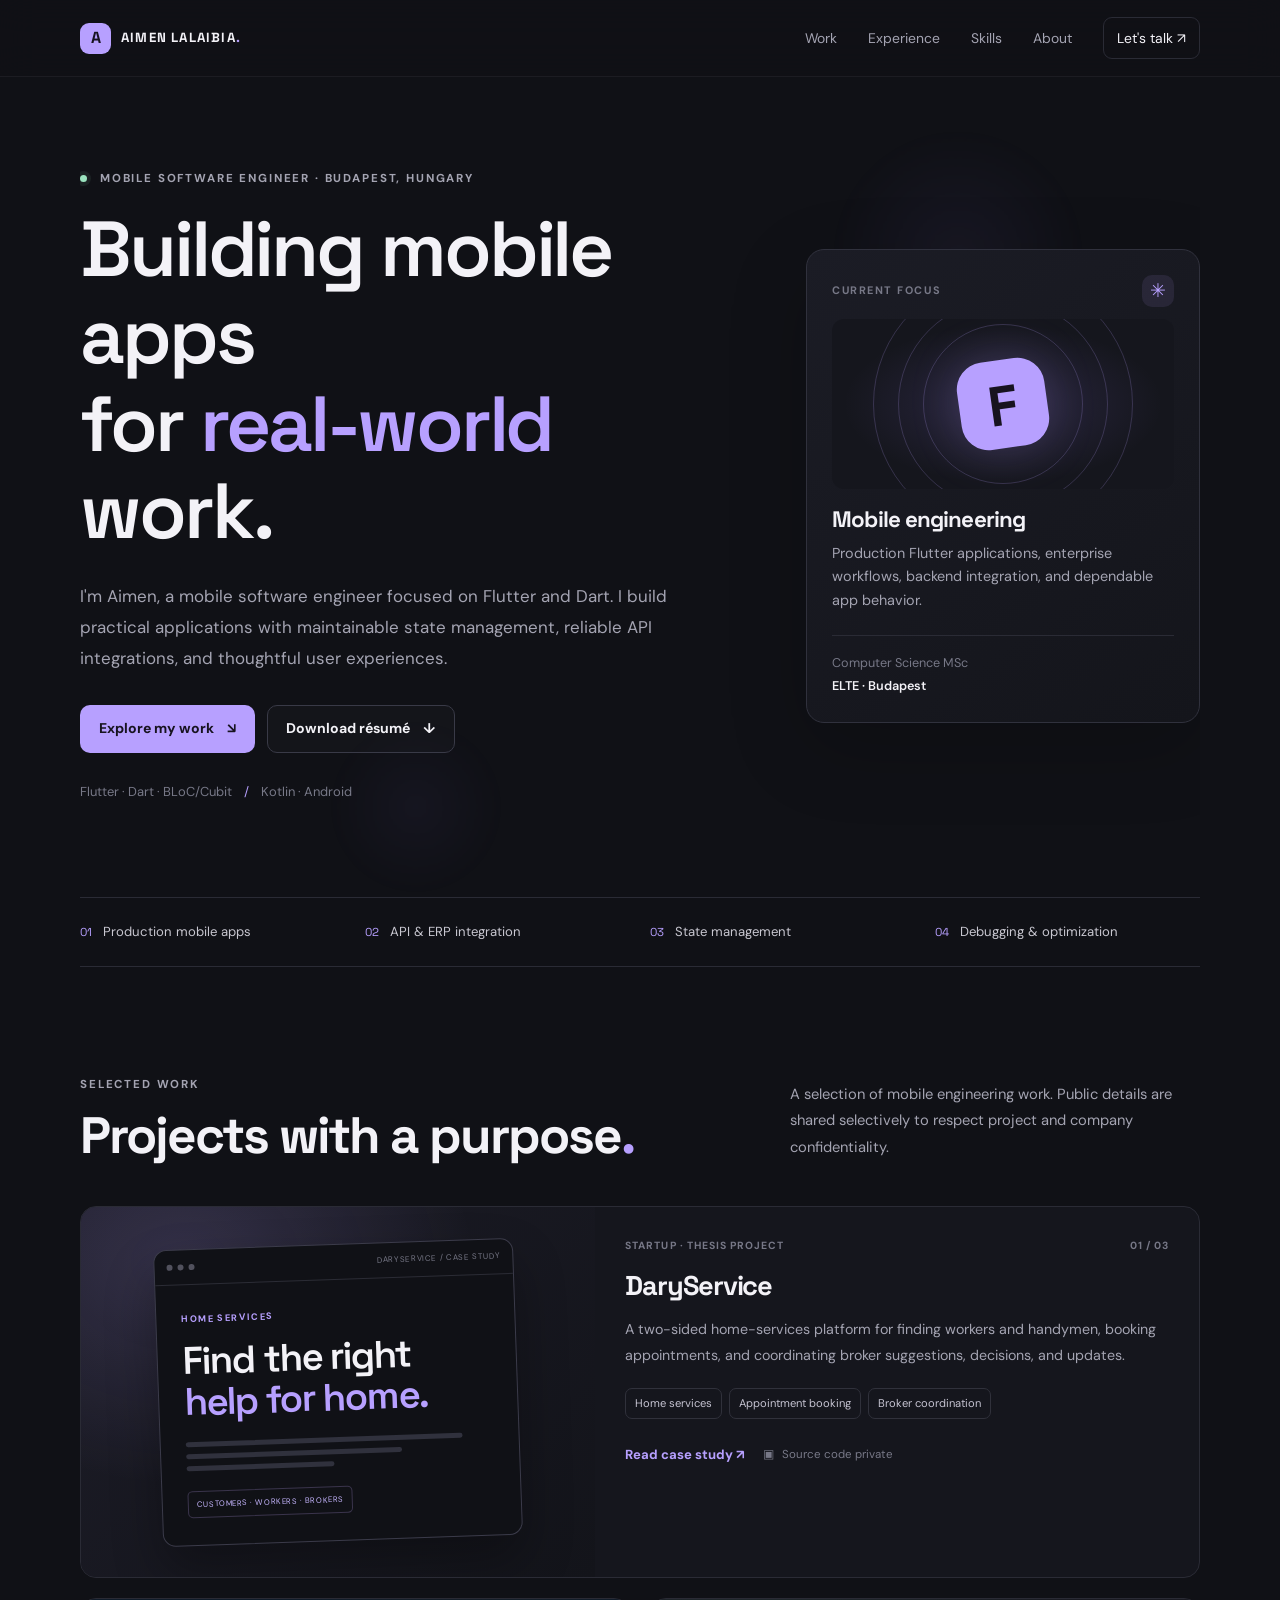
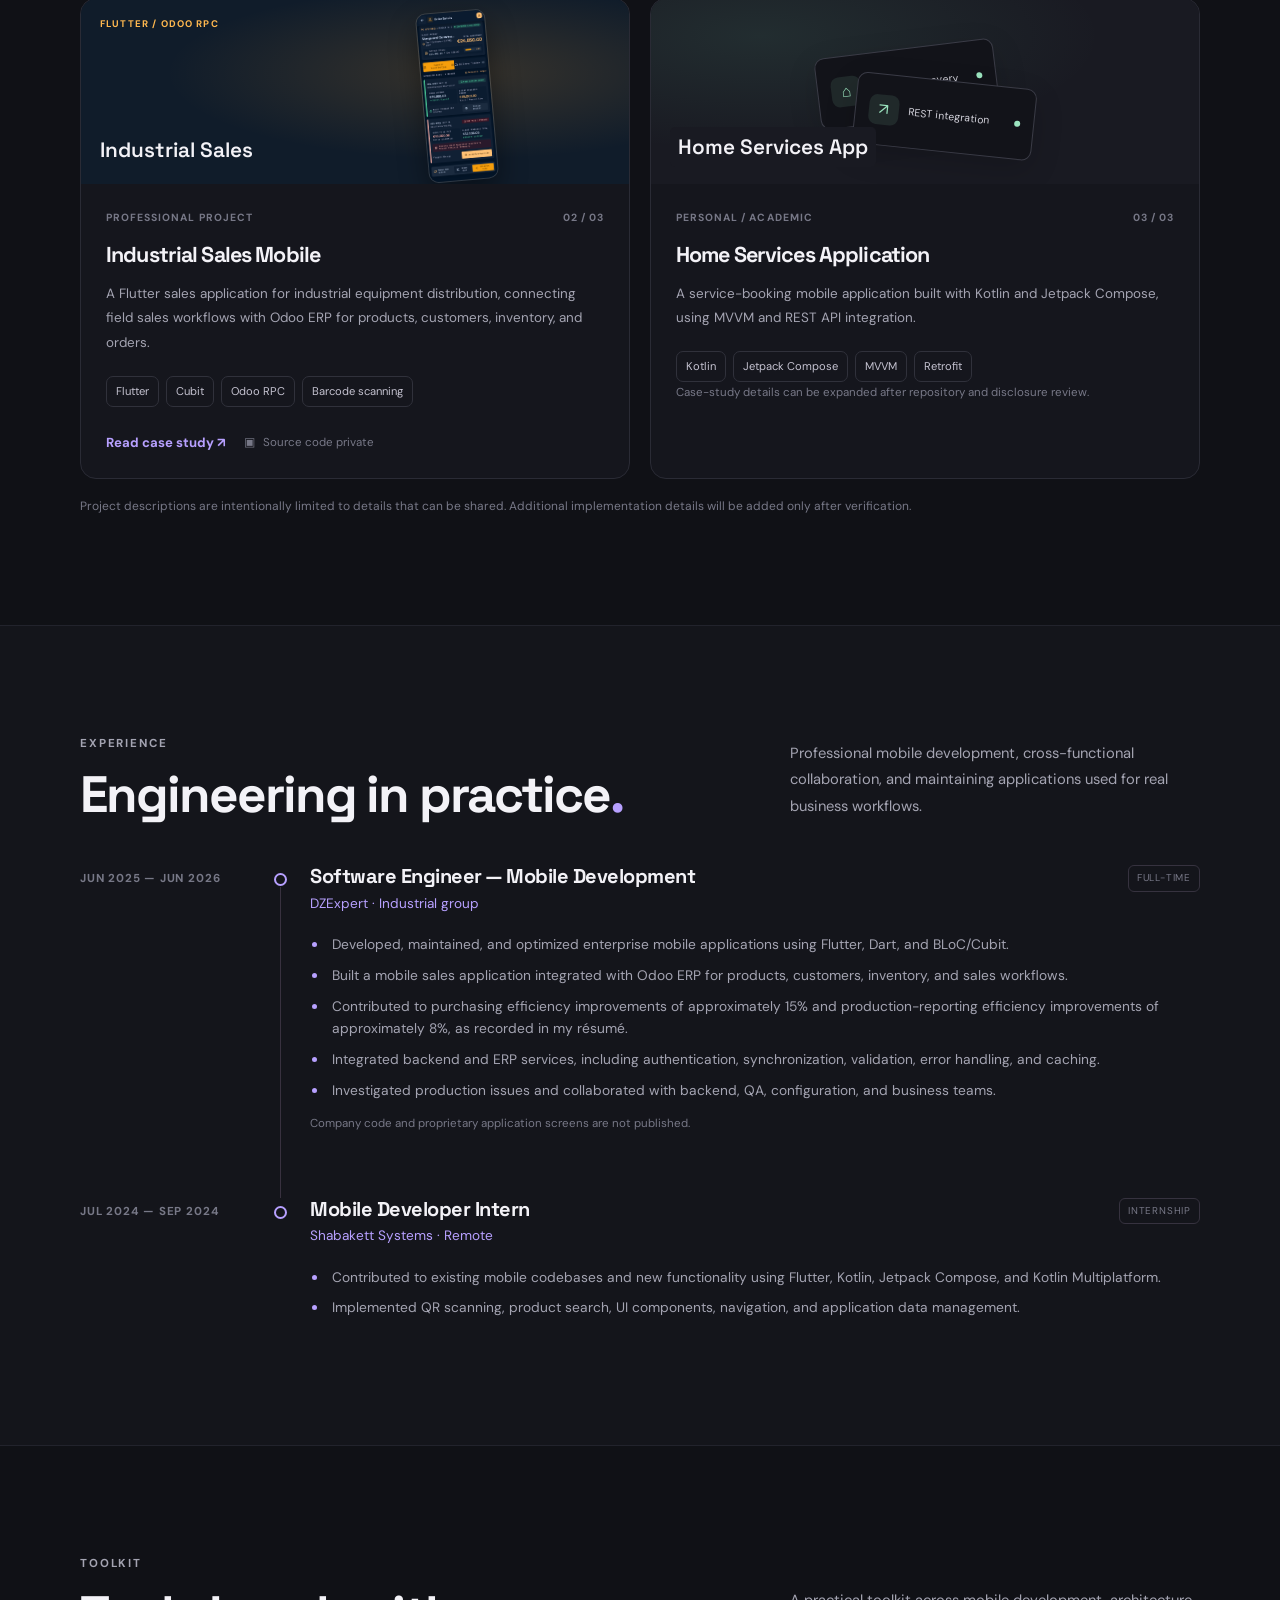
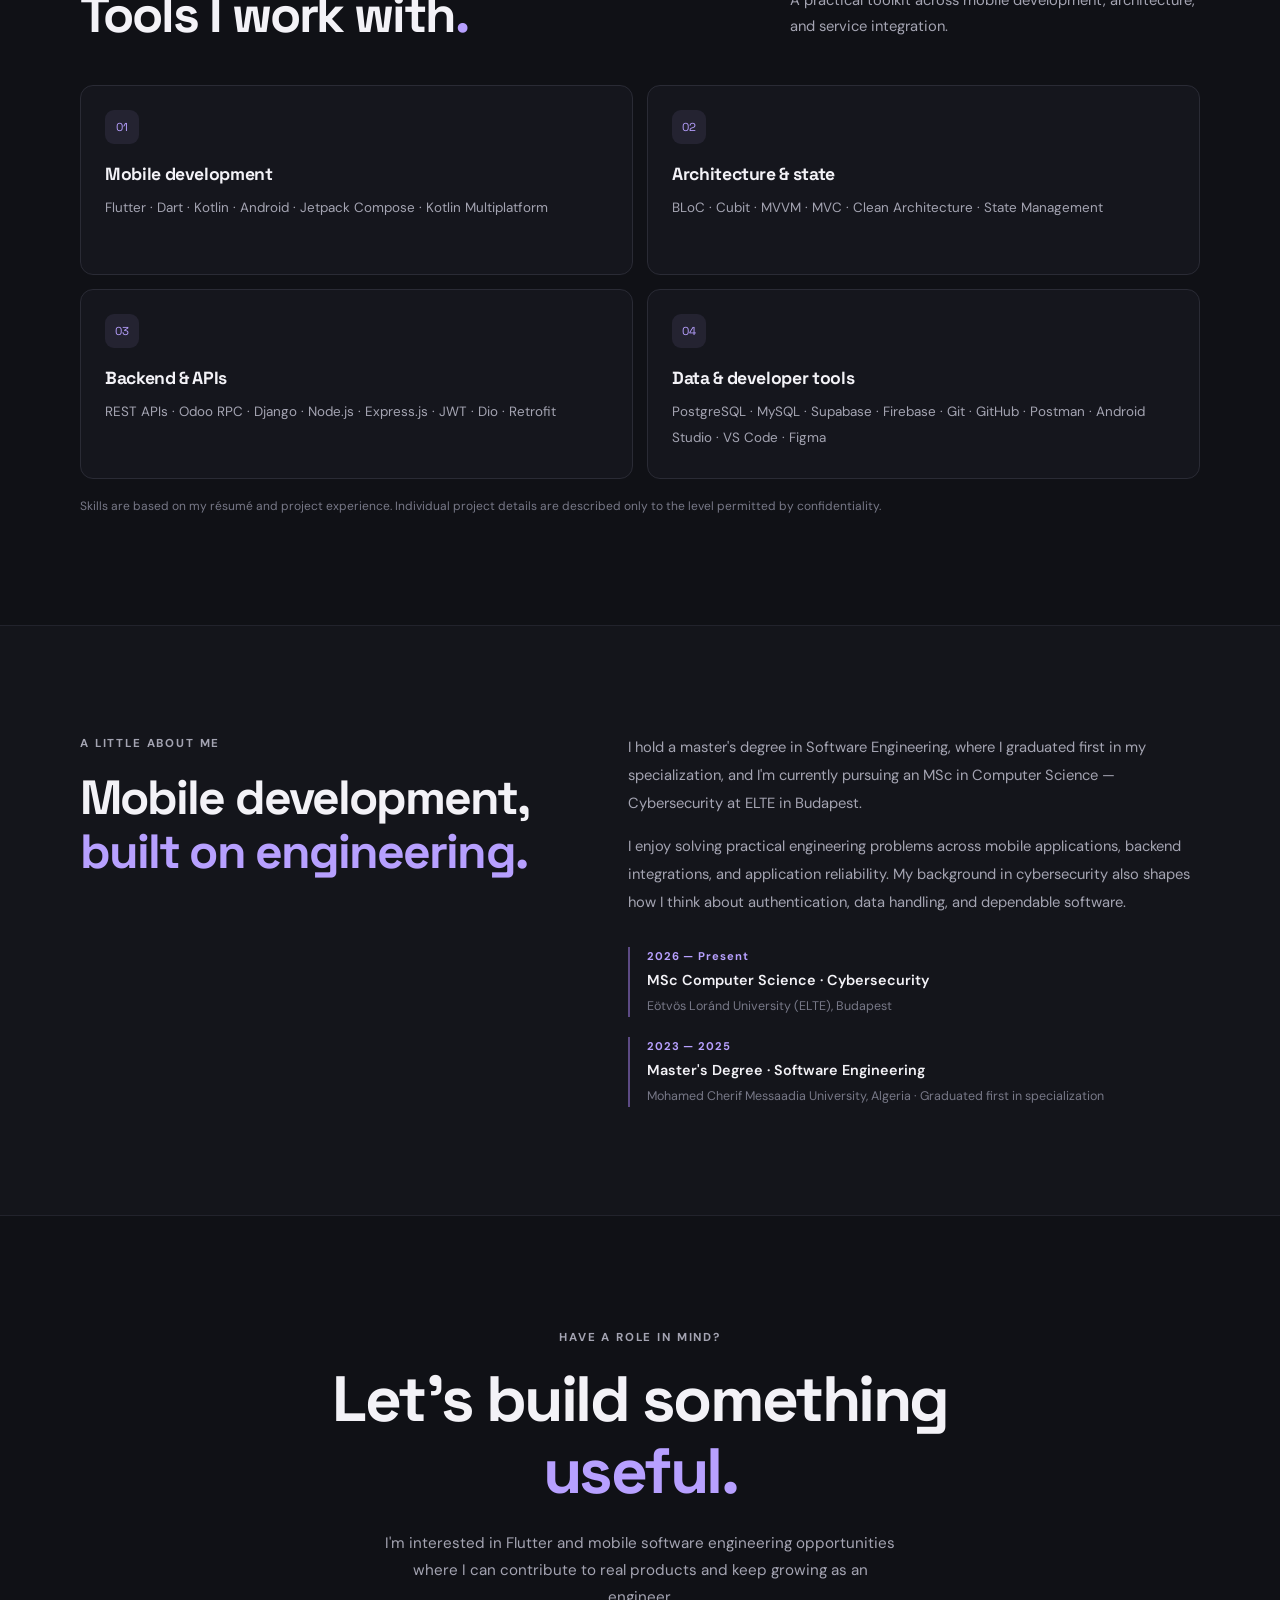
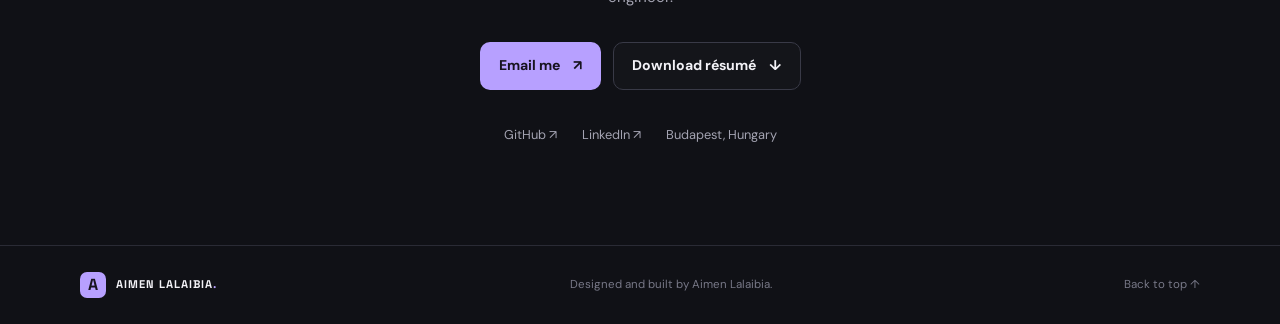
==== commit fe92cf1e: "refactored and deleted readme file" ====
--- a/index.html
+++ b/index.html
@@ -74,15 +74,15 @@
                             <div class="visual-kicker">HOME SERVICES</div>
                             <div class="visual-title">Find the right<br><em>help for home.</em></div>
                             <div class="visual-lines"><span></span><span></span><span></span></div>
-                            <div class="visual-tag">PRIVATE SOURCE · APPROVED VISUALS ONLY</div>
+                            <div class="visual-tag">CUSTOMERS · WORKERS · BROKERS</div>
                         </div>
                     </div>
                 </div>
                 <div class="project-content">
                     <div class="project-topline"><span class="project-type">STARTUP · THESIS PROJECT</span><span class="project-index">01 / 03</span></div>
                     <h3>DaryService</h3>
-                    <p class="project-summary">A home-services product developed as a startup and master's thesis project. This case study will focus on the product problem, my contribution, and selected technical decisions without exposing the private codebase.</p>
-                    <div class="tag-list"><span>Mobile application</span><span>Product development</span><span>Private repository</span></div>
+                    <p class="project-summary">A two-sided home-services platform for finding workers and handymen, booking appointments, and coordinating broker suggestions, decisions, and updates.</p>
+                    <div class="tag-list"><span>Home services</span><span>Appointment booking</span><span>Broker coordination</span></div>
                     <div class="project-links"><a href="projects/daryservice.html">Read case study <span aria-hidden="true">↗</span></a><span class="private-note"><span class="lock-icon" aria-hidden="true">▣</span> Source code private</span>
                     </div>
                 </div>
@@ -211,7 +211,8 @@
                 <div class="about-copy">
                     <p>I hold a master's degree in Software Engineering, where I graduated first in my specialization, and I'm currently pursuing an MSc in Computer Science — Cybersecurity at ELTE in Budapest.</p>
                     <p>I enjoy solving practical engineering problems across mobile applications, backend integrations, and application reliability. My background in cybersecurity also shapes how I think about authentication, data handling, and dependable
-                        software.</p>
+                        software.
+                    </p>
                     <div class="education-list">
                         <div><span>2026 — Present</span><strong>MSc Computer Science · Cybersecurity</strong><small>Eötvös Loránd University (ELTE), Budapest</small></div>
                         <div><span>2023 — 2025</span><strong>Master's Degree · Software Engineering</strong><small>Mohamed Cherif Messaadia University, Algeria · Graduated first in specialization</small></div>
@@ -236,7 +237,7 @@
         </section>
     </main>
     <footer class="site-footer">
-        <div class="container footer-inner"><a class="brand" href="#top"><span class="brand-mark">A</span><span>AIMEN LALAIBIA<span class="brand-dot">.</span></span></a><span>Designed for clarity. Built with HTML, CSS & JavaScript.</span><a href="#top">Back to top ↑</a></div>
+        <div class="container footer-inner"><a class="brand" href="#top"><span class="brand-mark">A</span><span>AIMEN LALAIBIA<span class="brand-dot">.</span></span></a><span>Designed and built by Aimen Lalaibia.</span><a href="#top">Back to top ↑</a></div>
     </footer>
 </body>
 
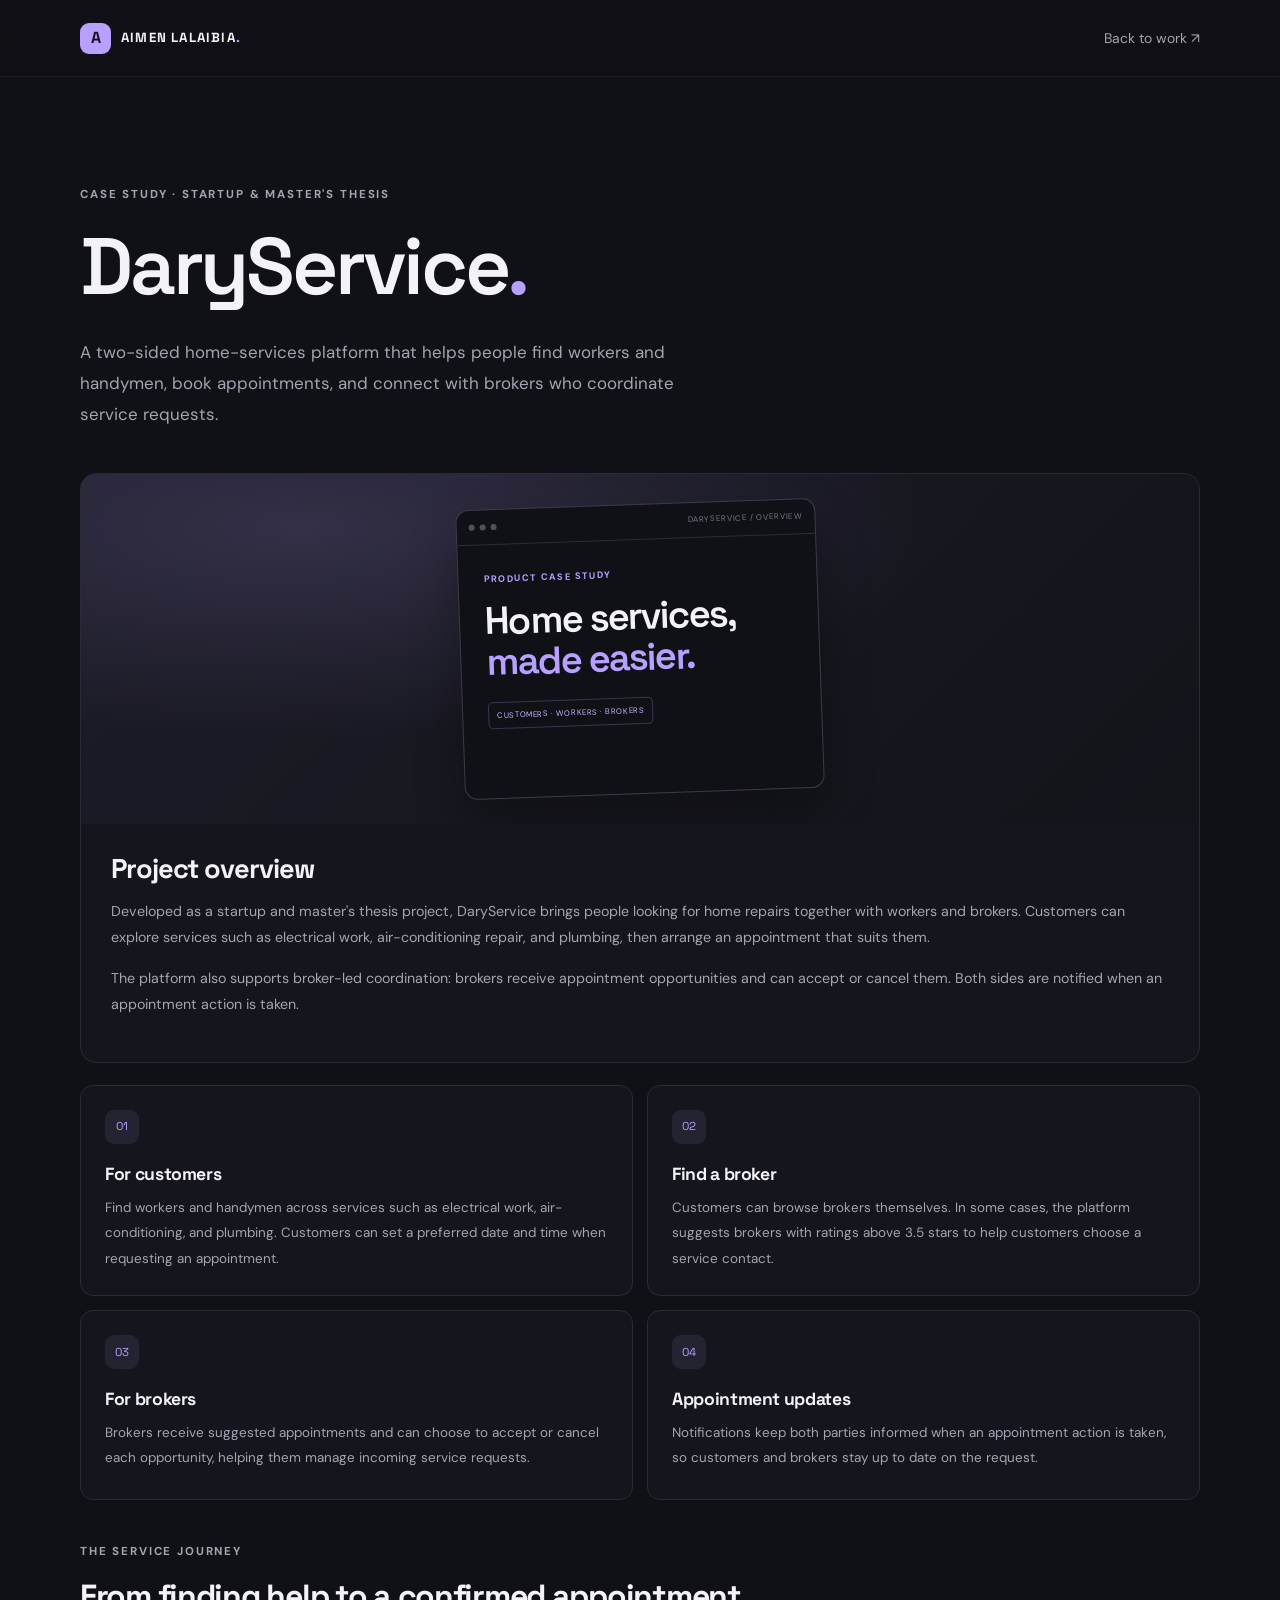
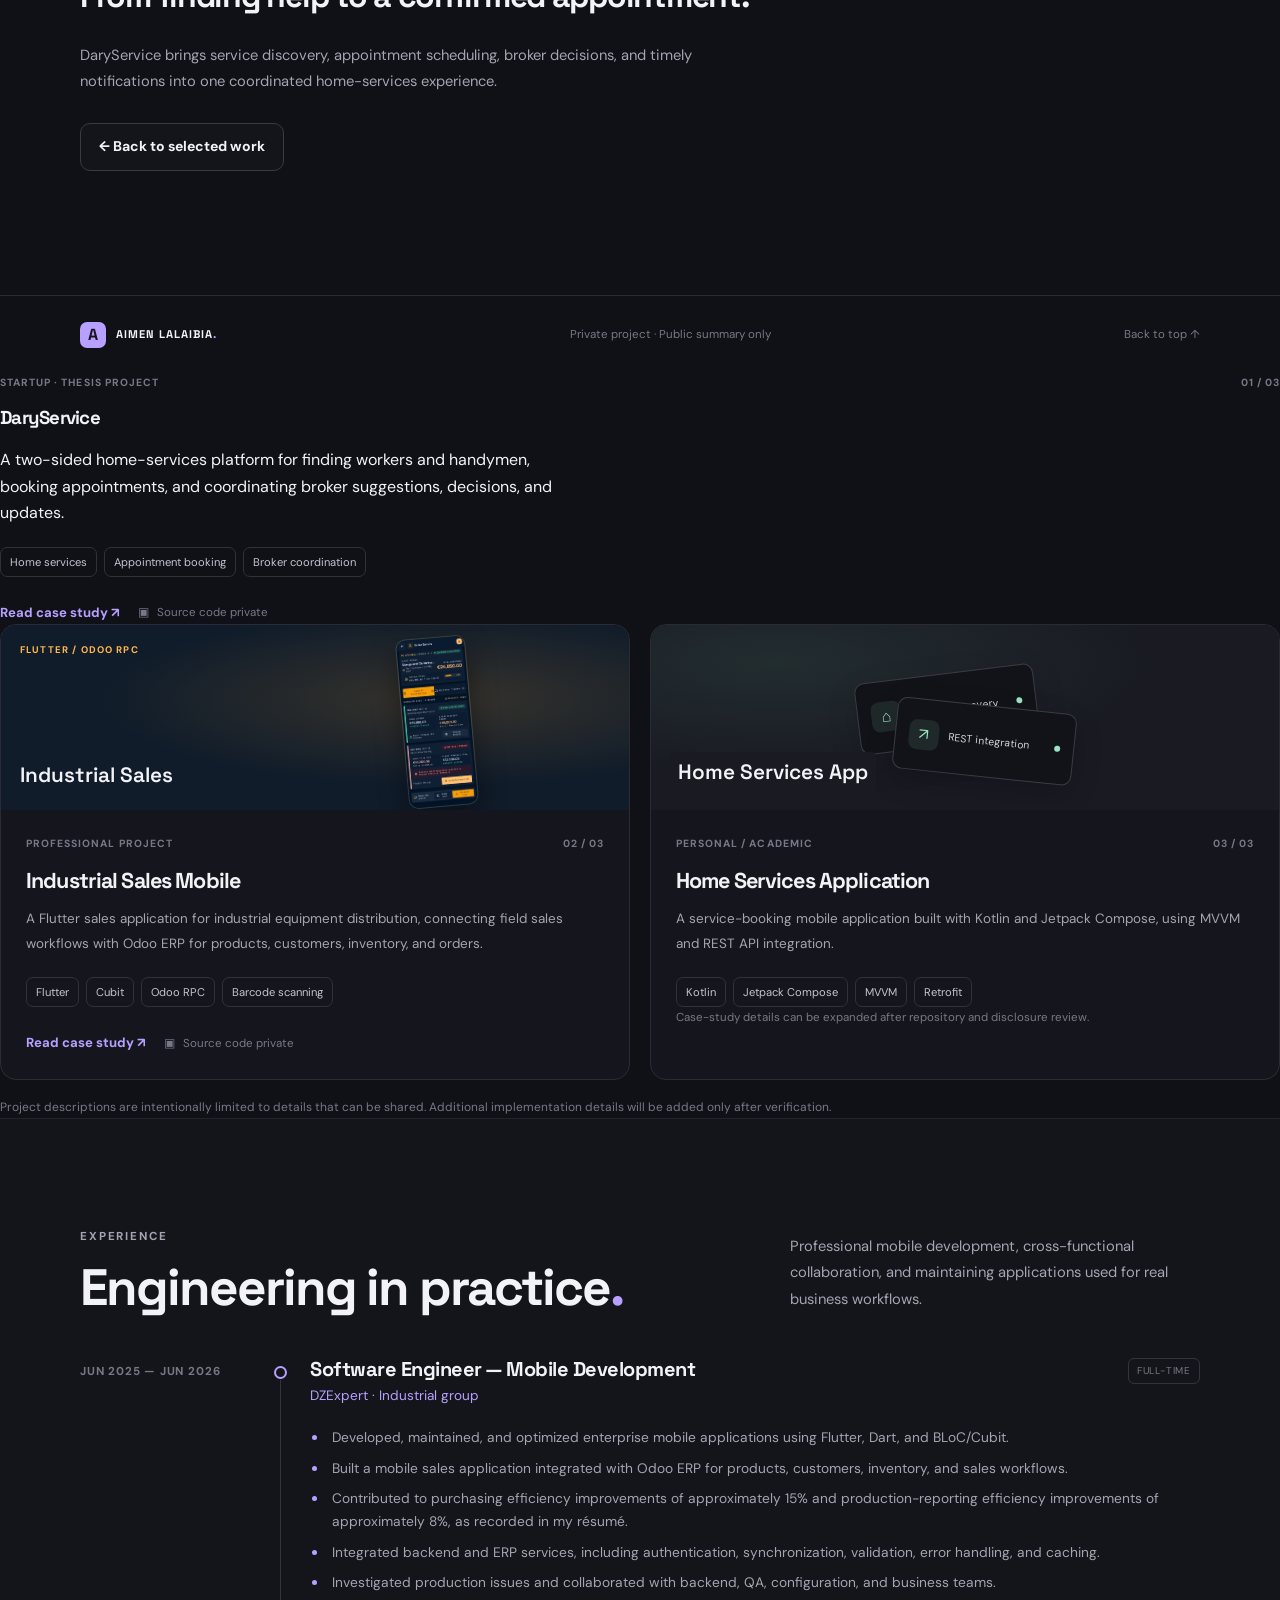
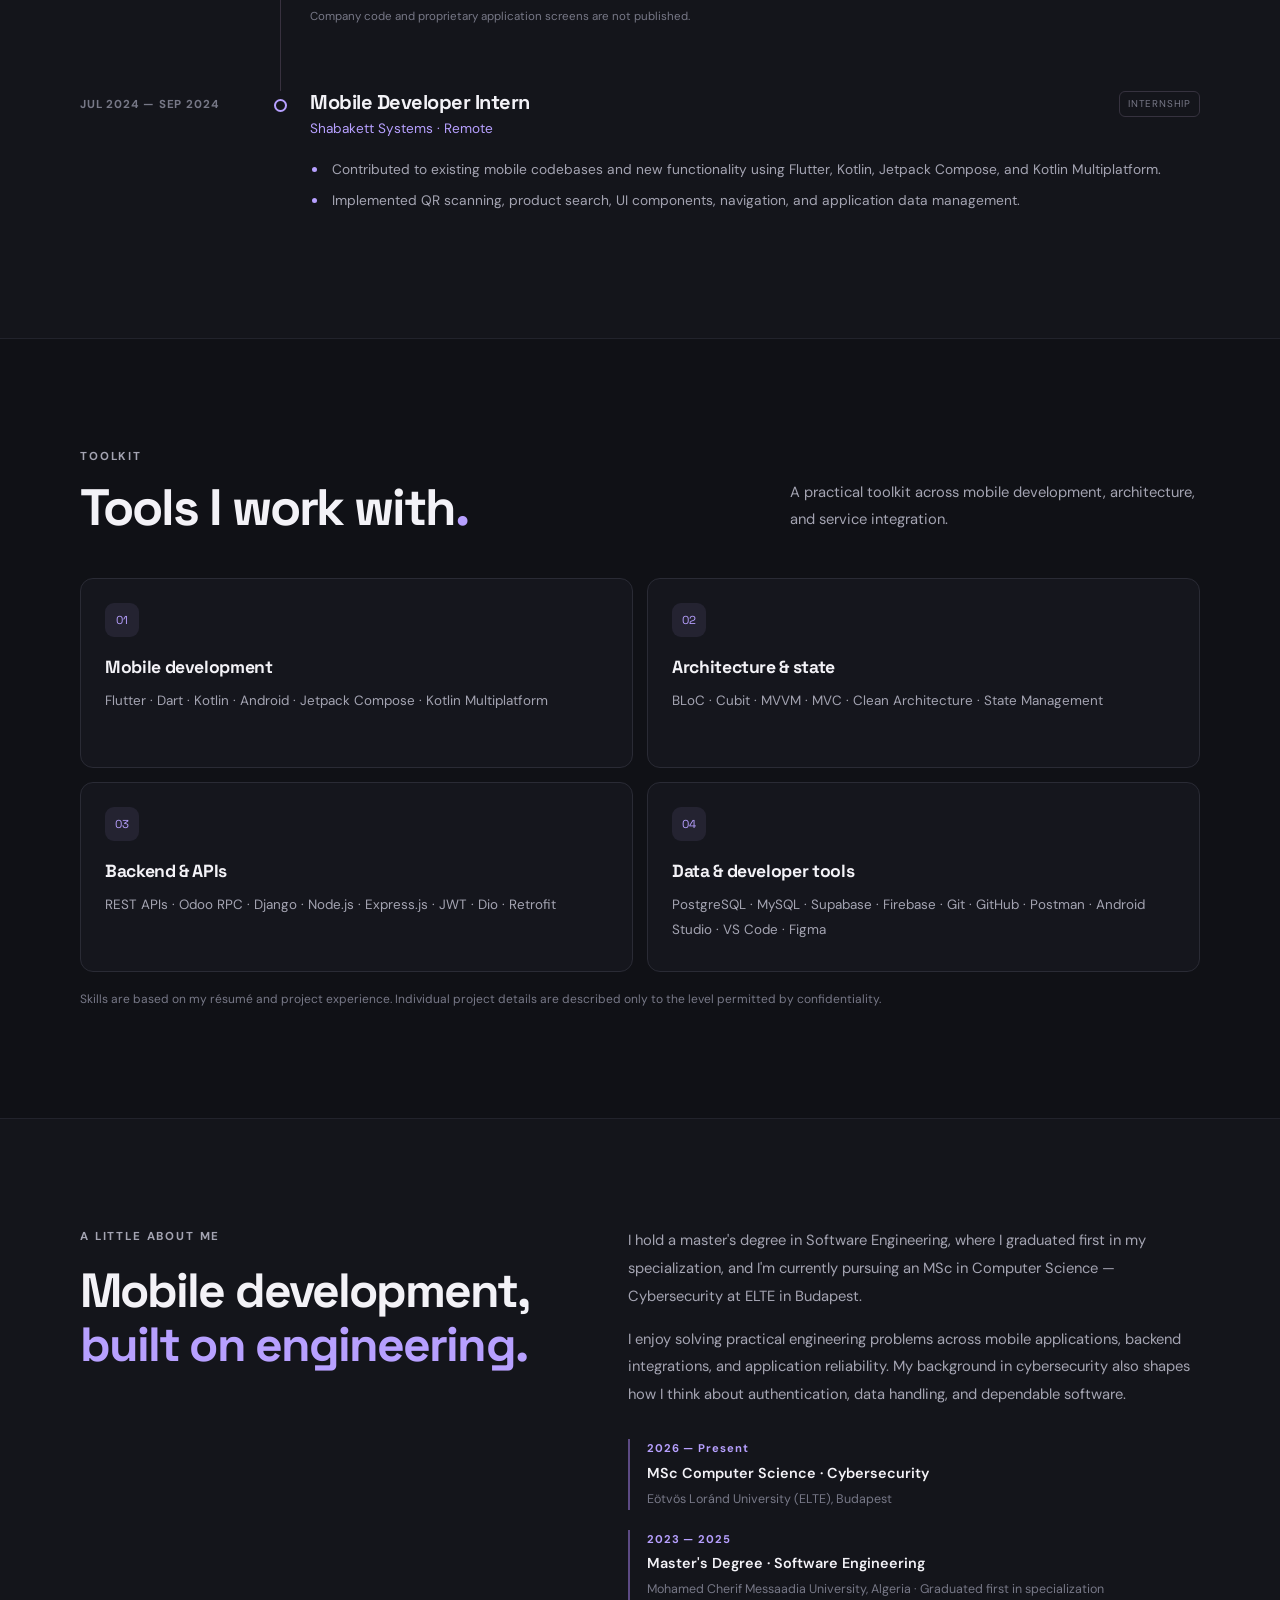
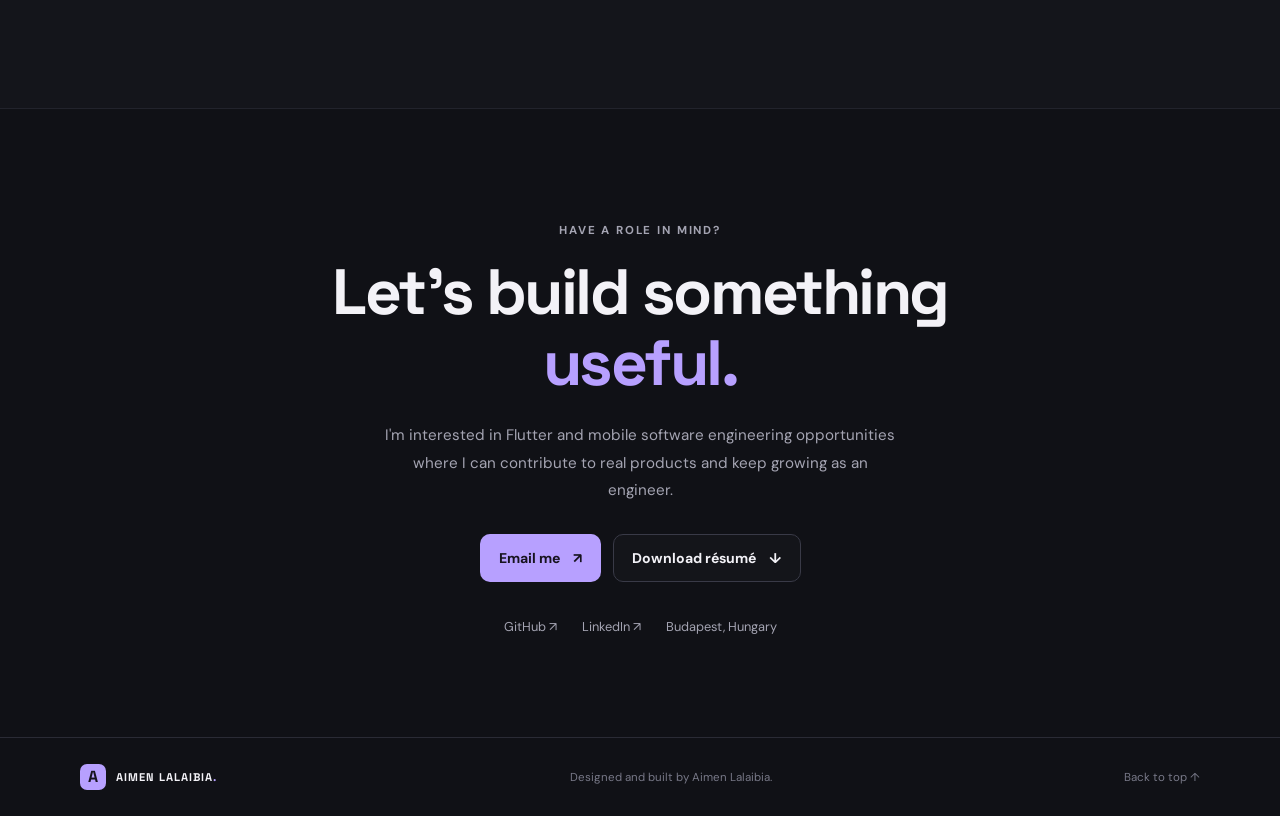
==== commit 15be42f3: "updated links" ====
--- a/index.html
+++ b/index.html
@@ -5,240 +5,240 @@
     <meta charset="utf-8">
     <meta name="viewport" content="width=device-width, initial-scale=1">
     <meta name="theme-color" content="#101116">
-    <meta name="description" content="Aimen Lalaibia — Flutter Developer and Mobile Software Engineer. Selected mobile projects, professional experience, and technical skills.">
-    <title>Aimen Lalaibia | Flutter Developer</title>
+    <meta name="description" content="DaryService is a two-sided home-services platform for finding workers, booking appointments, and coordinating brokers.">
+    <title>DaryService Case Study | Aimen Lalaibia</title>
     <link rel="preconnect" href="https://fonts.googleapis.com">
     <link rel="preconnect" href="https://fonts.gstatic.com" crossorigin>
     <link href="https://fonts.googleapis.com/css2?family=DM+Sans:wght@400;500;600;700&family=Space+Grotesk:wght@400;500;600;700&display=swap" rel="stylesheet">
-    <link rel="stylesheet" href="css/style.css">
-    <script src="js/main.js" defer></script>
+    <link rel="stylesheet" href="../css/style.css">
 </head>
 
 <body>
-    <a class="skip-link" href="#main">Skip to content</a>
     <header class="site-header">
         <nav class="nav container" aria-label="Main navigation">
-            <a class="brand" href="#top" aria-label="Aimen Lalaibia home"><span class="brand-mark">A</span><span>AIMEN LALAIBIA<span class="brand-dot">.</span></span></a>
-            <button class="menu-toggle" aria-expanded="false" aria-controls="nav-links" aria-label="Open navigation"><span></span><span></span></button>
-            <div class="nav-links" id="nav-links">
-                <a href="#work">Work</a><a href="#experience">Experience</a><a href="#skills">Skills</a><a href="#about">About</a>
-                <a class="nav-contact" href="#contact">Let's talk <span aria-hidden="true">↗</span></a>
-            </div>
+            <a class="brand" href="../index.html"><span class="brand-mark">A</span><span>AIMEN LALAIBIA<span class="brand-dot">.</span></span></a>
+            <div class="nav-links" style="display:flex"><a href="../index.html#work">Back to work ↗</a></div>
         </nav>
     </header>
-
-    <main id="main">
-        <section class="hero section container" id="top">
-            <div class="hero-copy">
-                <p class="eyebrow"><span class="status-dot"></span> MOBILE SOFTWARE ENGINEER · BUDAPEST, HUNGARY</p>
-                <h1>Building mobile apps<br>for <span class="accent">real-world</span> work.</h1>
-                <p class="hero-lead">I'm Aimen, a mobile software engineer focused on Flutter and Dart. I build practical applications with maintainable state management, reliable API integrations, and thoughtful user experiences.</p>
-                <div class="hero-actions">
-                    <a class="button button-primary" href="#work">Explore my work <span aria-hidden="true">↘</span></a>
-                    <a class="button button-secondary" href="resume/Aimen_Lalaibia_CV.pdf" download>Download résumé <span aria-hidden="true">↓</span></a>
-                </div>
-                <div class="hero-meta"><span>Flutter · Dart · BLoC/Cubit</span><span class="meta-separator">/</span><span>Kotlin · Android</span></div>
-            </div>
-            <aside class="hero-panel" aria-label="Professional summary">
-                <div class="panel-top"><span class="panel-label">CURRENT FOCUS</span><span class="panel-icon">✳</span></div>
-                <div class="focus-symbol"><span>F</span><i></i><i></i><i></i></div>
-                <h2>Mobile engineering</h2>
-                <p>Production Flutter applications, enterprise workflows, backend integration, and dependable app behavior.</p>
-                <div class="panel-divider"></div>
-                <div class="panel-bottom"><span>Computer Science MSc</span><strong>ELTE · Budapest</strong></div>
-            </aside>
-            <div class="hero-decoration decoration-one"></div>
-            <div class="hero-decoration decoration-two"></div>
-        </section>
-
-        <section class="proof-strip container" aria-label="Core capabilities">
-            <div><span class="proof-number">01</span><span>Production mobile apps</span></div>
-            <div><span class="proof-number">02</span><span>API & ERP integration</span></div>
-            <div><span class="proof-number">03</span><span>State management</span></div>
-            <div><span class="proof-number">04</span><span>Debugging & optimization</span></div>
-        </section>
-
-        <section class="section container" id="work">
-            <div class="section-heading">
-                <div>
-                    <p class="eyebrow">SELECTED WORK</p>
-                    <h2>Projects with a purpose<span class="accent">.</span></h2>
-                </div>
-                <p class="section-intro">A selection of mobile engineering work. Public details are shared selectively to respect project and company confidentiality.</p>
-            </div>
-            <article class="project-card project-featured">
-                <div class="project-visual dary-visual" aria-label="Abstract DaryService project artwork">
-                    <div class="visual-window">
-                        <div class="visual-window-top"><span></span><span></span><span></span><small>DARYSERVICE / CASE STUDY</small></div>
-                        <div class="dary-visual-content">
-                            <div class="visual-kicker">HOME SERVICES</div>
-                            <div class="visual-title">Find the right<br><em>help for home.</em></div>
-                            <div class="visual-lines"><span></span><span></span><span></span></div>
-                            <div class="visual-tag">CUSTOMERS · WORKERS · BROKERS</div>
-                        </div>
+    <main class="container section">
+        <p class="eyebrow">CASE STUDY · STARTUP & MASTER'S THESIS</p>
+        <h1 style="font-size:clamp(2.8rem,7vw,5rem)">DaryService<span class="accent">.</span></h1>
+        <p class="hero-lead">A two-sided home-services platform that helps people find workers and handymen, book appointments, and connect with brokers who coordinate service requests.</p>
+
+        <div class="project-card" style="margin-top:42px">
+            <div class="project-visual dary-visual" style="min-height:280px">
+                <div class="visual-window">
+                    <div class="visual-window-top"><span></span><span></span><span></span><small>DARYSERVICE / OVERVIEW</small></div>
+                    <div class="dary-visual-content">
+                        <div class="visual-kicker">PRODUCT CASE STUDY</div>
+                        <div class="visual-title">Home services,<br><em>made easier.</em></div>
+                        <div class="visual-tag">CUSTOMERS · WORKERS · BROKERS</div>
                     </div>
                 </div>
-                <div class="project-content">
-                    <div class="project-topline"><span class="project-type">STARTUP · THESIS PROJECT</span><span class="project-index">01 / 03</span></div>
-                    <h3>DaryService</h3>
-                    <p class="project-summary">A two-sided home-services platform for finding workers and handymen, booking appointments, and coordinating broker suggestions, decisions, and updates.</p>
-                    <div class="tag-list"><span>Home services</span><span>Appointment booking</span><span>Broker coordination</span></div>
-                    <div class="project-links"><a href="projects/daryservice.html">Read case study <span aria-hidden="true">↗</span></a><span class="private-note"><span class="lock-icon" aria-hidden="true">▣</span> Source code private</span>
-                    </div>
-                </div>
-            </article>
-
-            <div class="project-grid">
-                <article class="project-card project-compact">
-                    <div class="mini-visual sales-visual">
-                        <div class="mini-visual-label">FLUTTER / ODOO RPC</div><img class="sales-preview-image" src="pictures/screen_cashier_deliveries.png" alt="Industrial sales app order list preview">
-                        <div class="mini-caption">Industrial Sales</div>
-                    </div>
-                    <div class="project-content">
-                        <div class="project-topline"><span class="project-type">PROFESSIONAL PROJECT</span><span class="project-index">02 / 03</span></div>
-                        <h3>Industrial Sales Mobile</h3>
-                        <p>A Flutter sales application for industrial equipment distribution, connecting field sales workflows with Odoo ERP for products, customers, inventory, and orders.</p>
-                        <div class="tag-list"><span>Flutter</span><span>Cubit</span><span>Odoo RPC</span><span>Barcode scanning</span></div>
-                        <div class="project-links"><a href="projects/industrial-sales.html">Read case study <span aria-hidden="true">↗</span></a><span class="private-note"><span class="lock-icon" aria-hidden="true">▣</span> Source code private</span>
-                        </div>
-                    </div>
-                </article>
-                <article class="project-card project-compact">
-                    <div class="mini-visual homes-visual">
-                        <div class="home-card home-card-one"><span class="home-icon">⌂</span><span>Service discovery</span><i></i></div>
-                        <div class="home-card home-card-two"><span class="home-icon">↗</span><span>REST integration</span><i></i></div>
-                        <div class="mini-caption">Home Services App</div>
-                    </div>
-                    <div class="project-content">
-                        <div class="project-topline"><span class="project-type">PERSONAL / ACADEMIC</span><span class="project-index">03 / 03</span></div>
-                        <h3>Home Services Application</h3>
-                        <p>A service-booking mobile application built with Kotlin and Jetpack Compose, using MVVM and REST API integration.</p>
-                        <div class="tag-list"><span>Kotlin</span><span>Jetpack Compose</span><span>MVVM</span><span>Retrofit</span></div>
-                        <p class="confidential-caption">Case-study details can be expanded after repository and disclosure review.</p>
-                    </div>
-                </article>
-            </div>
-            <p class="section-footnote">Project descriptions are intentionally limited to details that can be shared. Additional implementation details will be added only after verification.</p>
-        </section>
-
-        <section class="section experience-section" id="experience">
-            <div class="container">
-                <div class="section-heading">
-                    <div>
-                        <p class="eyebrow">EXPERIENCE</p>
-                        <h2>Engineering in practice<span class="accent">.</span></h2>
-                    </div>
-                    <p class="section-intro">Professional mobile development, cross-functional collaboration, and maintaining applications used for real business workflows.</p>
-                </div>
-                <div class="timeline">
-                    <article class="timeline-item">
-                        <div class="timeline-date">JUN 2025 — JUN 2026</div>
-                        <div class="timeline-marker"></div>
-                        <div class="timeline-body">
-                            <div class="timeline-title-row">
-                                <div>
-                                    <h3>Software Engineer — Mobile Development</h3>
-                                    <p class="company">DZExpert · Industrial group</p>
-                                </div><span class="timeline-kind">FULL-TIME</span></div>
-                            <ul>
-                                <li>Developed, maintained, and optimized enterprise mobile applications using Flutter, Dart, and BLoC/Cubit.</li>
-                                <li>Built a mobile sales application integrated with Odoo ERP for products, customers, inventory, and sales workflows.</li>
-                                <li>Contributed to purchasing efficiency improvements of approximately 15% and production-reporting efficiency improvements of approximately 8%, as recorded in my résumé.</li>
-                                <li>Integrated backend and ERP services, including authentication, synchronization, validation, error handling, and caching.</li>
-                                <li>Investigated production issues and collaborated with backend, QA, configuration, and business teams.</li>
-                            </ul>
-                            <p class="confidential-caption">Company code and proprietary application screens are not published.</p>
-                        </div>
-                    </article>
-                    <article class="timeline-item">
-                        <div class="timeline-date">JUL 2024 — SEP 2024</div>
-                        <div class="timeline-marker"></div>
-                        <div class="timeline-body">
-                            <div class="timeline-title-row">
-                                <div>
-                                    <h3>Mobile Developer Intern</h3>
-                                    <p class="company">Shabakett Systems · Remote</p>
-                                </div><span class="timeline-kind">INTERNSHIP</span></div>
-                            <ul>
-                                <li>Contributed to existing mobile codebases and new functionality using Flutter, Kotlin, Jetpack Compose, and Kotlin Multiplatform.</li>
-                                <li>Implemented QR scanning, product search, UI components, navigation, and application data management.</li>
-                            </ul>
-                        </div>
-                    </article>
-                </div>
-            </div>
-        </section>
-
-        <section class="section container" id="skills">
-            <div class="section-heading">
-                <div>
-                    <p class="eyebrow">TOOLKIT</p>
-                    <h2>Tools I work with<span class="accent">.</span></h2>
-                </div>
-                <p class="section-intro">A practical toolkit across mobile development, architecture, and service integration.</p>
-            </div>
-            <div class="skills-grid">
-                <article class="skill-card">
-                    <div class="skill-card-icon">01</div>
-                    <h3>Mobile development</h3>
-                    <p>Flutter · Dart · Kotlin · Android · Jetpack Compose · Kotlin Multiplatform</p>
-                </article>
-                <article class="skill-card">
-                    <div class="skill-card-icon">02</div>
-                    <h3>Architecture & state</h3>
-                    <p>BLoC · Cubit · MVVM · MVC · Clean Architecture · State Management</p>
-                </article>
-                <article class="skill-card">
-                    <div class="skill-card-icon">03</div>
-                    <h3>Backend & APIs</h3>
-                    <p>REST APIs · Odoo RPC · Django · Node.js · Express.js · JWT · Dio · Retrofit</p>
-                </article>
-                <article class="skill-card">
-                    <div class="skill-card-icon">04</div>
-                    <h3>Data & developer tools</h3>
-                    <p>PostgreSQL · MySQL · Supabase · Firebase · Git · GitHub · Postman · Android Studio · VS Code · Figma</p>
-                </article>
-            </div>
-            <p class="section-footnote">Skills are based on my résumé and project experience. Individual project details are described only to the level permitted by confidentiality.</p>
-        </section>
-
-        <section class="section about-section" id="about">
-            <div class="container about-layout">
-                <div>
-                    <p class="eyebrow">A LITTLE ABOUT ME</p>
-                    <h2>Mobile development,<br><span class="accent">built on engineering.</span></h2>
-                </div>
-                <div class="about-copy">
-                    <p>I hold a master's degree in Software Engineering, where I graduated first in my specialization, and I'm currently pursuing an MSc in Computer Science — Cybersecurity at ELTE in Budapest.</p>
-                    <p>I enjoy solving practical engineering problems across mobile applications, backend integrations, and application reliability. My background in cybersecurity also shapes how I think about authentication, data handling, and dependable
-                        software.
-                    </p>
-                    <div class="education-list">
-                        <div><span>2026 — Present</span><strong>MSc Computer Science · Cybersecurity</strong><small>Eötvös Loránd University (ELTE), Budapest</small></div>
-                        <div><span>2023 — 2025</span><strong>Master's Degree · Software Engineering</strong><small>Mohamed Cherif Messaadia University, Algeria · Graduated first in specialization</small></div>
-                    </div>
-                </div>
-            </div>
-        </section>
-
-        <section class="contact-section section container" id="contact">
-            <p class="eyebrow">HAVE A ROLE IN MIND?</p>
-            <h2>Let's build something<br><span class="accent">useful.</span></h2>
-            <p class="contact-copy">I'm interested in Flutter and mobile software engineering opportunities where I can contribute to real products and keep growing as an engineer.</p>
-            <div class="hero-actions contact-actions">
-                <a class="button button-primary" href="mailto:lalaibiaaimen1@gmail.com">Email me <span aria-hidden="true">↗</span></a>
-                <a class="button button-secondary" href="resume/Aimen_Lalaibia_CV.pdf" download>Download résumé <span aria-hidden="true">↓</span></a>
-            </div>
-            <div class="social-links">
-                <a href="https://github.com/" target="_blank" rel="noreferrer">GitHub ↗</a>
-                <a href="https://www.linkedin.com/" target="_blank" rel="noreferrer">LinkedIn ↗</a>
-                <span>Budapest, Hungary</span>
-            </div>
-        </section>
+            </div>
+            <div class="project-content">
+                <h3>Project overview</h3>
+                <p>Developed as a startup and master's thesis project, DaryService brings people looking for home repairs together with workers and brokers. Customers can explore services such as electrical work, air-conditioning repair, and plumbing, then
+                    arrange an appointment that suits them.</p>
+                <p>The platform also supports broker-led coordination: brokers receive appointment opportunities and can accept or cancel them. Both sides are notified when an appointment action is taken.</p>
+            </div>
+        </div>
+
+        <div class="skills-grid" style="margin-top:22px">
+            <article class="skill-card">
+                <div class="skill-card-icon">01</div>
+                <h3>For customers</h3>
+                <p>Find workers and handymen across services such as electrical work, air-conditioning, and plumbing. Customers can set a preferred date and time when requesting an appointment.</p>
+            </article>
+            <article class="skill-card">
+                <div class="skill-card-icon">02</div>
+                <h3>Find a broker</h3>
+                <p>Customers can browse brokers themselves. In some cases, the platform suggests brokers with ratings above 3.5 stars to help customers choose a service contact.</p>
+            </article>
+            <article class="skill-card">
+                <div class="skill-card-icon">03</div>
+                <h3>For brokers</h3>
+                <p>Brokers receive suggested appointments and can choose to accept or cancel each opportunity, helping them manage incoming service requests.</p>
+            </article>
+            <article class="skill-card">
+                <div class="skill-card-icon">04</div>
+                <h3>Appointment updates</h3>
+                <p>Notifications keep both parties informed when an appointment action is taken, so customers and brokers stay up to date on the request.</p>
+            </article>
+        </div>
+
+        <div style="margin-top:42px">
+            <p class="eyebrow">THE SERVICE JOURNEY</p>
+            <h2 style="font-size:2rem">From finding help to a confirmed appointment.</h2>
+            <p class="section-intro" style="max-width:680px;margin-top:16px">DaryService brings service discovery, appointment scheduling, broker decisions, and timely notifications into one coordinated home-services experience.</p>
+            <p style="margin-top:28px"><a class="button button-secondary" href="../index.html#work">← Back to selected work</a></p>
+        </div>
     </main>
     <footer class="site-footer">
-        <div class="container footer-inner"><a class="brand" href="#top"><span class="brand-mark">A</span><span>AIMEN LALAIBIA<span class="brand-dot">.</span></span></a><span>Designed and built by Aimen Lalaibia.</span><a href="#top">Back to top ↑</a></div>
+        <div class="container footer-inner"><a class="brand" href="../index.html"><span class="brand-mark">A</span><span>AIMEN LALAIBIA<span class="brand-dot">.</span></span></a><span>Private project · Public summary only</span><a href="#top">Back to top ↑</a></div>
     </footer>
 </body>
 
+</html>
+<div class="project-topline"><span class="project-type">STARTUP · THESIS PROJECT</span><span class="project-index">01 / 03</span></div>
+<h3>DaryService</h3>
+<p class="project-summary">A two-sided home-services platform for finding workers and handymen, booking appointments, and coordinating broker suggestions, decisions, and updates.</p>
+<div class="tag-list"><span>Home services</span><span>Appointment booking</span><span>Broker coordination</span></div>
+<div class="project-links"><a href="projects/daryservice.html">Read case study <span aria-hidden="true">↗</span></a><span class="private-note"><span class="lock-icon" aria-hidden="true">▣</span> Source code private</span>
+</div>
+</div>
+</article>
+
+<div class="project-grid">
+    <article class="project-card project-compact">
+        <div class="mini-visual sales-visual">
+            <div class="mini-visual-label">FLUTTER / ODOO RPC</div><img class="sales-preview-image" src="pictures/screen_cashier_deliveries.png" alt="Industrial sales app order list preview">
+            <div class="mini-caption">Industrial Sales</div>
+        </div>
+        <div class="project-content">
+            <div class="project-topline"><span class="project-type">PROFESSIONAL PROJECT</span><span class="project-index">02 / 03</span></div>
+            <h3>Industrial Sales Mobile</h3>
+            <p>A Flutter sales application for industrial equipment distribution, connecting field sales workflows with Odoo ERP for products, customers, inventory, and orders.</p>
+            <div class="tag-list"><span>Flutter</span><span>Cubit</span><span>Odoo RPC</span><span>Barcode scanning</span></div>
+            <div class="project-links"><a href="projects/industrial-sales.html">Read case study <span aria-hidden="true">↗</span></a><span class="private-note"><span class="lock-icon" aria-hidden="true">▣</span> Source code private</span>
+            </div>
+        </div>
+    </article>
+    <article class="project-card project-compact">
+        <div class="mini-visual homes-visual">
+            <div class="home-card home-card-one"><span class="home-icon">⌂</span><span>Service discovery</span><i></i></div>
+            <div class="home-card home-card-two"><span class="home-icon">↗</span><span>REST integration</span><i></i></div>
+            <div class="mini-caption">Home Services App</div>
+        </div>
+        <div class="project-content">
+            <div class="project-topline"><span class="project-type">PERSONAL / ACADEMIC</span><span class="project-index">03 / 03</span></div>
+            <h3>Home Services Application</h3>
+            <p>A service-booking mobile application built with Kotlin and Jetpack Compose, using MVVM and REST API integration.</p>
+            <div class="tag-list"><span>Kotlin</span><span>Jetpack Compose</span><span>MVVM</span><span>Retrofit</span></div>
+            <p class="confidential-caption">Case-study details can be expanded after repository and disclosure review.</p>
+        </div>
+    </article>
+</div>
+<p class="section-footnote">Project descriptions are intentionally limited to details that can be shared. Additional implementation details will be added only after verification.</p>
+</section>
+
+<section class="section experience-section" id="experience">
+    <div class="container">
+        <div class="section-heading">
+            <div>
+                <p class="eyebrow">EXPERIENCE</p>
+                <h2>Engineering in practice<span class="accent">.</span></h2>
+            </div>
+            <p class="section-intro">Professional mobile development, cross-functional collaboration, and maintaining applications used for real business workflows.</p>
+        </div>
+        <div class="timeline">
+            <article class="timeline-item">
+                <div class="timeline-date">JUN 2025 — JUN 2026</div>
+                <div class="timeline-marker"></div>
+                <div class="timeline-body">
+                    <div class="timeline-title-row">
+                        <div>
+                            <h3>Software Engineer — Mobile Development</h3>
+                            <p class="company">DZExpert · Industrial group</p>
+                        </div><span class="timeline-kind">FULL-TIME</span></div>
+                    <ul>
+                        <li>Developed, maintained, and optimized enterprise mobile applications using Flutter, Dart, and BLoC/Cubit.</li>
+                        <li>Built a mobile sales application integrated with Odoo ERP for products, customers, inventory, and sales workflows.</li>
+                        <li>Contributed to purchasing efficiency improvements of approximately 15% and production-reporting efficiency improvements of approximately 8%, as recorded in my résumé.</li>
+                        <li>Integrated backend and ERP services, including authentication, synchronization, validation, error handling, and caching.</li>
+                        <li>Investigated production issues and collaborated with backend, QA, configuration, and business teams.</li>
+                    </ul>
+                    <p class="confidential-caption">Company code and proprietary application screens are not published.</p>
+                </div>
+            </article>
+            <article class="timeline-item">
+                <div class="timeline-date">JUL 2024 — SEP 2024</div>
+                <div class="timeline-marker"></div>
+                <div class="timeline-body">
+                    <div class="timeline-title-row">
+                        <div>
+                            <h3>Mobile Developer Intern</h3>
+                            <p class="company">Shabakett Systems · Remote</p>
+                        </div><span class="timeline-kind">INTERNSHIP</span></div>
+                    <ul>
+                        <li>Contributed to existing mobile codebases and new functionality using Flutter, Kotlin, Jetpack Compose, and Kotlin Multiplatform.</li>
+                        <li>Implemented QR scanning, product search, UI components, navigation, and application data management.</li>
+                    </ul>
+                </div>
+            </article>
+        </div>
+    </div>
+</section>
+
+<section class="section container" id="skills">
+    <div class="section-heading">
+        <div>
+            <p class="eyebrow">TOOLKIT</p>
+            <h2>Tools I work with<span class="accent">.</span></h2>
+        </div>
+        <p class="section-intro">A practical toolkit across mobile development, architecture, and service integration.</p>
+    </div>
+    <div class="skills-grid">
+        <article class="skill-card">
+            <div class="skill-card-icon">01</div>
+            <h3>Mobile development</h3>
+            <p>Flutter · Dart · Kotlin · Android · Jetpack Compose · Kotlin Multiplatform</p>
+        </article>
+        <article class="skill-card">
+            <div class="skill-card-icon">02</div>
+            <h3>Architecture & state</h3>
+            <p>BLoC · Cubit · MVVM · MVC · Clean Architecture · State Management</p>
+        </article>
+        <article class="skill-card">
+            <div class="skill-card-icon">03</div>
+            <h3>Backend & APIs</h3>
+            <p>REST APIs · Odoo RPC · Django · Node.js · Express.js · JWT · Dio · Retrofit</p>
+        </article>
+        <article class="skill-card">
+            <div class="skill-card-icon">04</div>
+            <h3>Data & developer tools</h3>
+            <p>PostgreSQL · MySQL · Supabase · Firebase · Git · GitHub · Postman · Android Studio · VS Code · Figma</p>
+        </article>
+    </div>
+    <p class="section-footnote">Skills are based on my résumé and project experience. Individual project details are described only to the level permitted by confidentiality.</p>
+</section>
+
+<section class="section about-section" id="about">
+    <div class="container about-layout">
+        <div>
+            <p class="eyebrow">A LITTLE ABOUT ME</p>
+            <h2>Mobile development,<br><span class="accent">built on engineering.</span></h2>
+        </div>
+        <div class="about-copy">
+            <p>I hold a master's degree in Software Engineering, where I graduated first in my specialization, and I'm currently pursuing an MSc in Computer Science — Cybersecurity at ELTE in Budapest.</p>
+            <p>I enjoy solving practical engineering problems across mobile applications, backend integrations, and application reliability. My background in cybersecurity also shapes how I think about authentication, data handling, and dependable software.
+            </p>
+            <div class="education-list">
+                <div><span>2026 — Present</span><strong>MSc Computer Science · Cybersecurity</strong><small>Eötvös Loránd University (ELTE), Budapest</small></div>
+                <div><span>2023 — 2025</span><strong>Master's Degree · Software Engineering</strong><small>Mohamed Cherif Messaadia University, Algeria · Graduated first in specialization</small></div>
+            </div>
+        </div>
+    </div>
+</section>
+
+<section class="contact-section section container" id="contact">
+    <p class="eyebrow">HAVE A ROLE IN MIND?</p>
+    <h2>Let's build something<br><span class="accent">useful.</span></h2>
+    <p class="contact-copy">I'm interested in Flutter and mobile software engineering opportunities where I can contribute to real products and keep growing as an engineer.</p>
+    <div class="hero-actions contact-actions">
+        <a class="button button-primary" href="mailto:lalaibiaaimen1@gmail.com">Email me <span aria-hidden="true">↗</span></a>
+        <a class="button button-secondary" href="resume/Aimen_Lalaibia_CV.pdf" download>Download résumé <span aria-hidden="true">↓</span></a>
+    </div>
+    <div class="social-links">
+        <a href="https://github.com/Aymen2303" target="_blank" rel="noreferrer">GitHub ↗</a>
+        <a href="https://www.linkedin.com/in/lalaibia-aimen-a2380624a" target="_blank" rel="noreferrer">LinkedIn ↗</a>
+        <span>Budapest, Hungary</span>
+    </div>
+</section>
+</main>
+<footer class="site-footer">
+    <div class="container footer-inner"><a class="brand" href="#top"><span class="brand-mark">A</span><span>AIMEN LALAIBIA<span class="brand-dot">.</span></span></a><span>Designed and built by Aimen Lalaibia.</span><a href="#top">Back to top ↑</a></div>
+</footer>
+</body>
+
 </html>
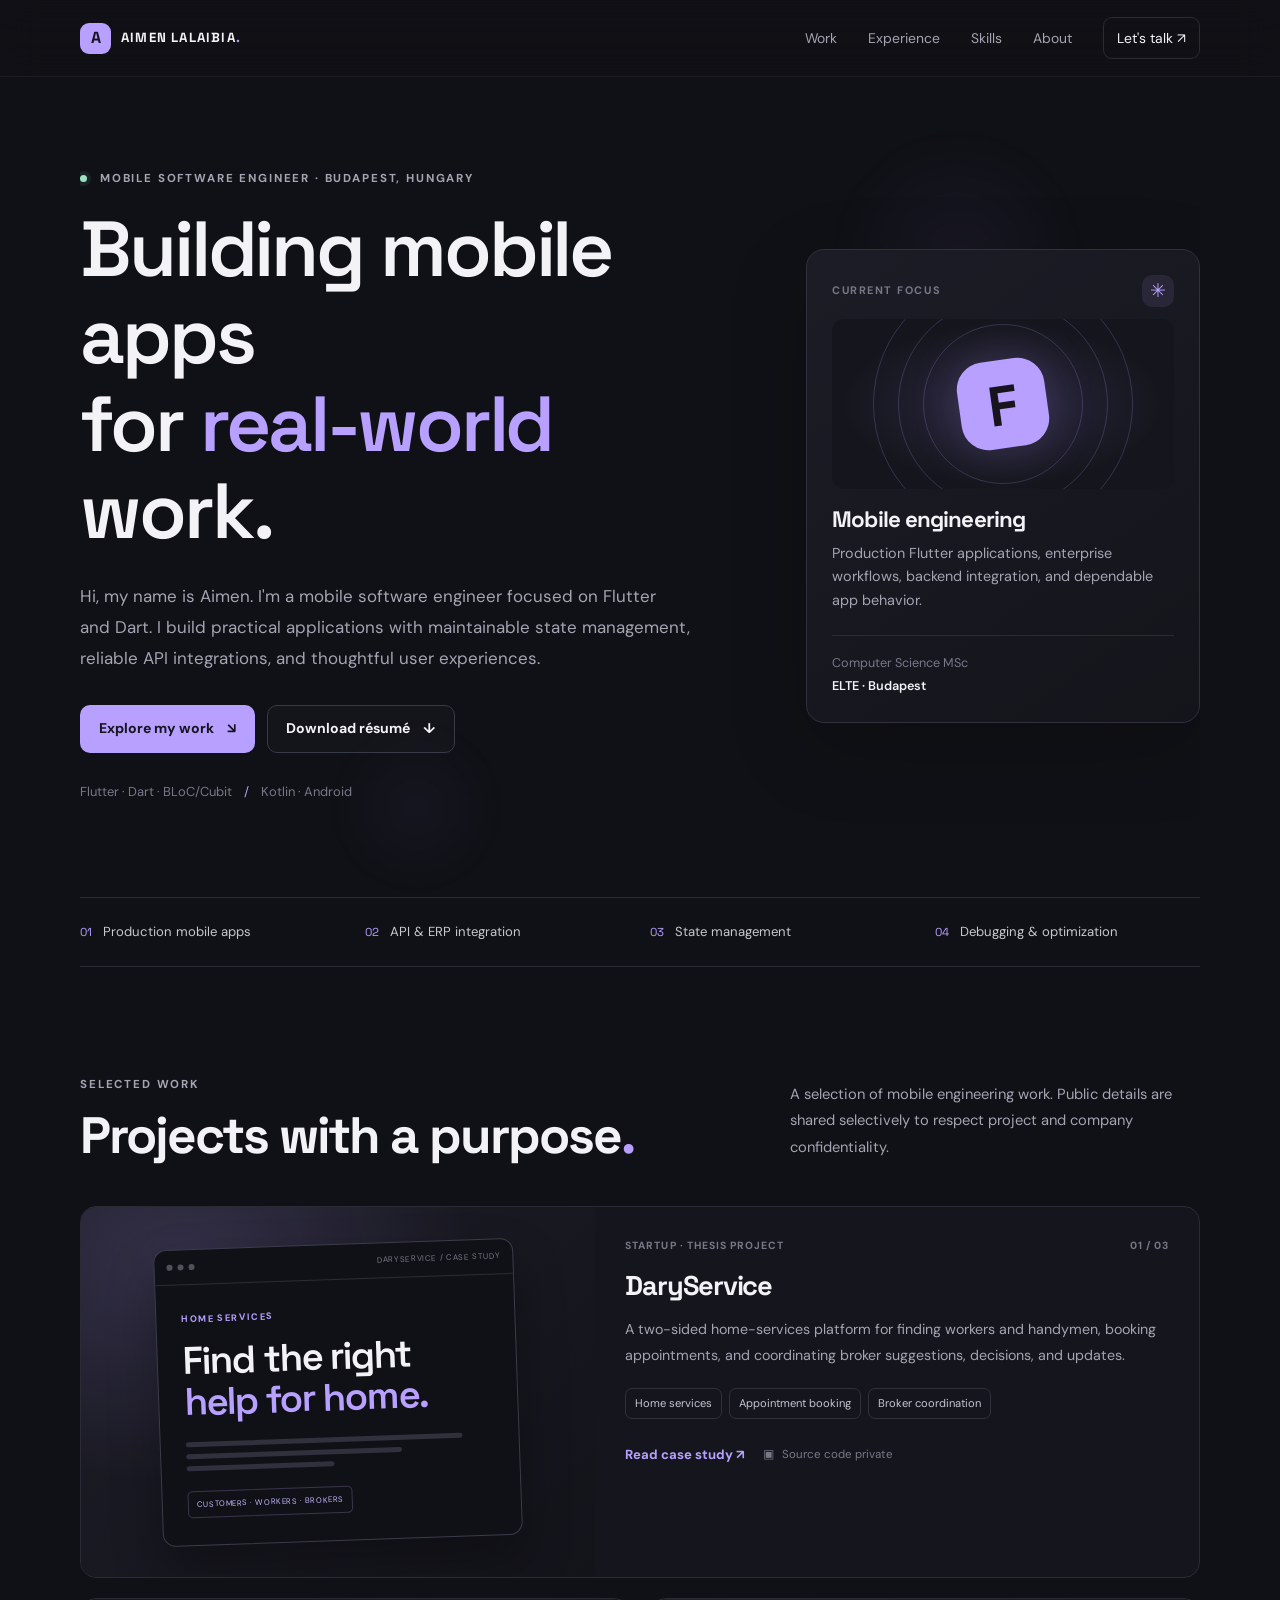
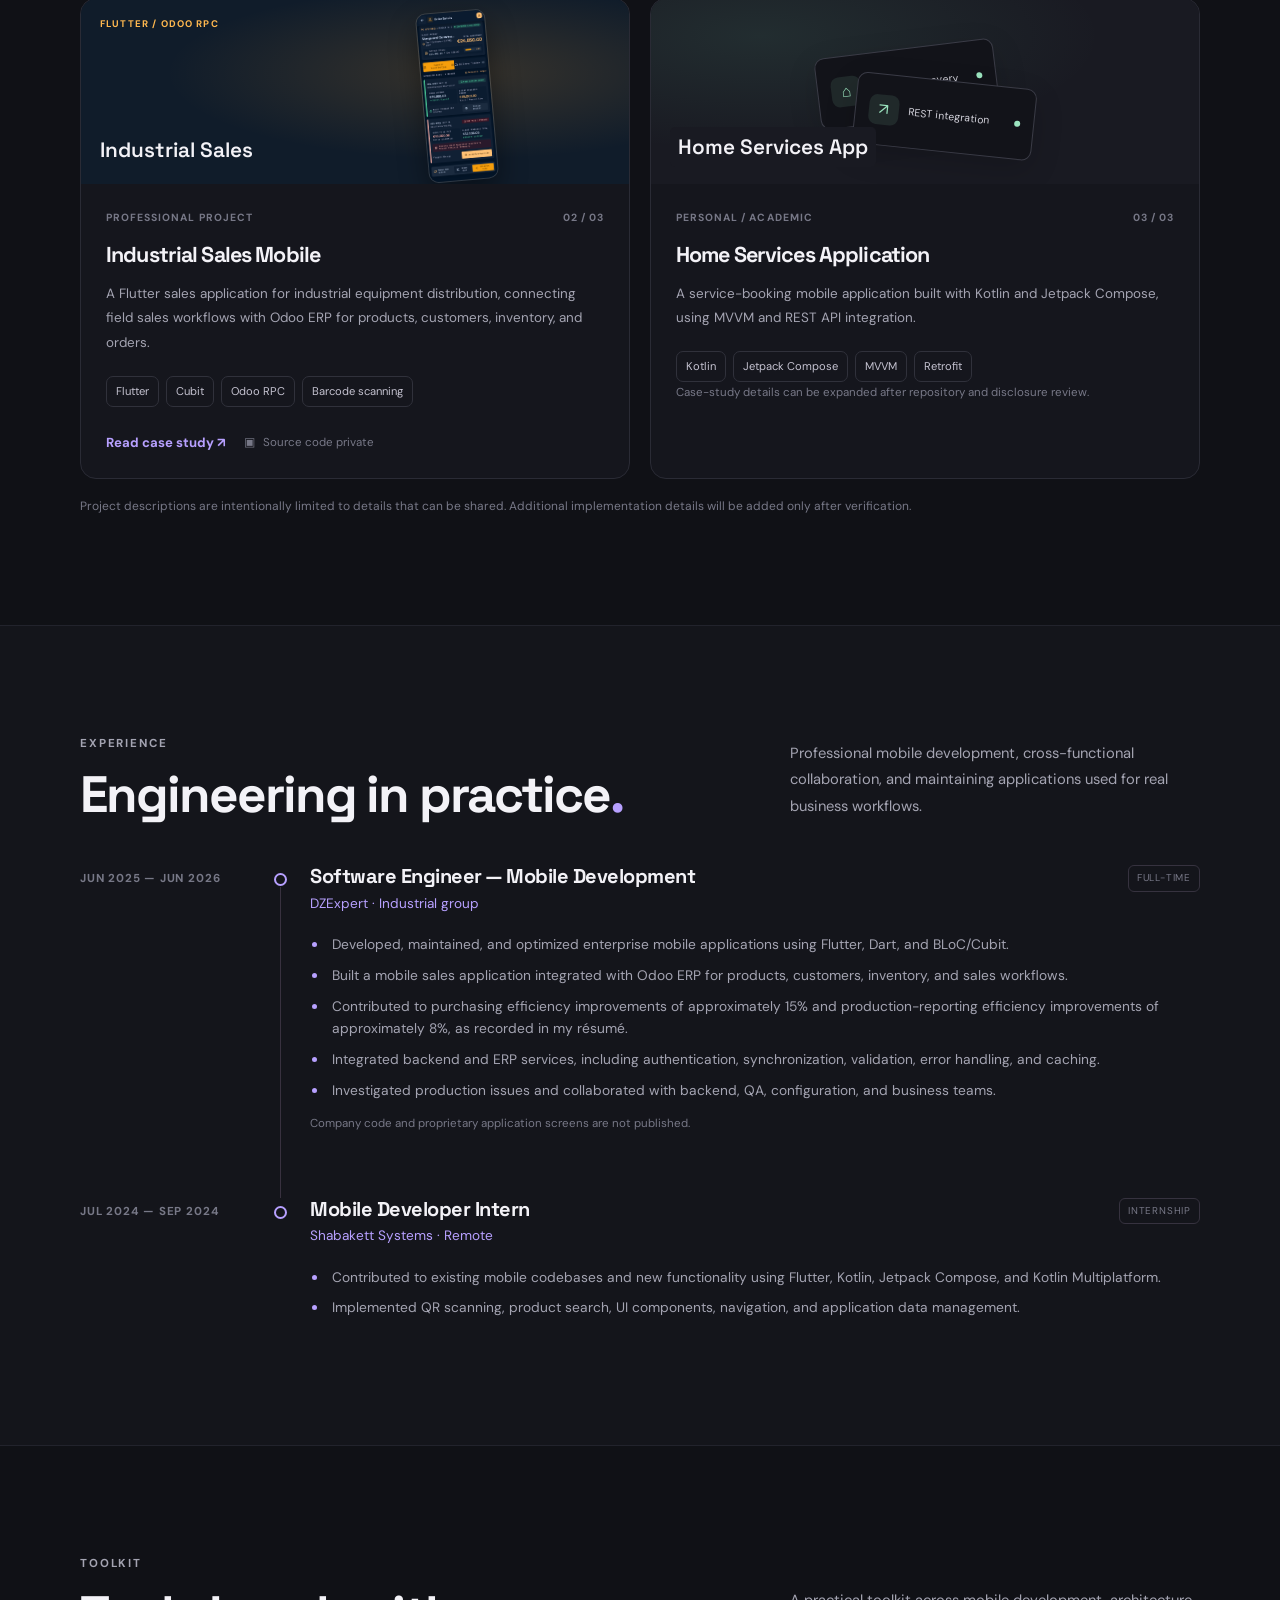
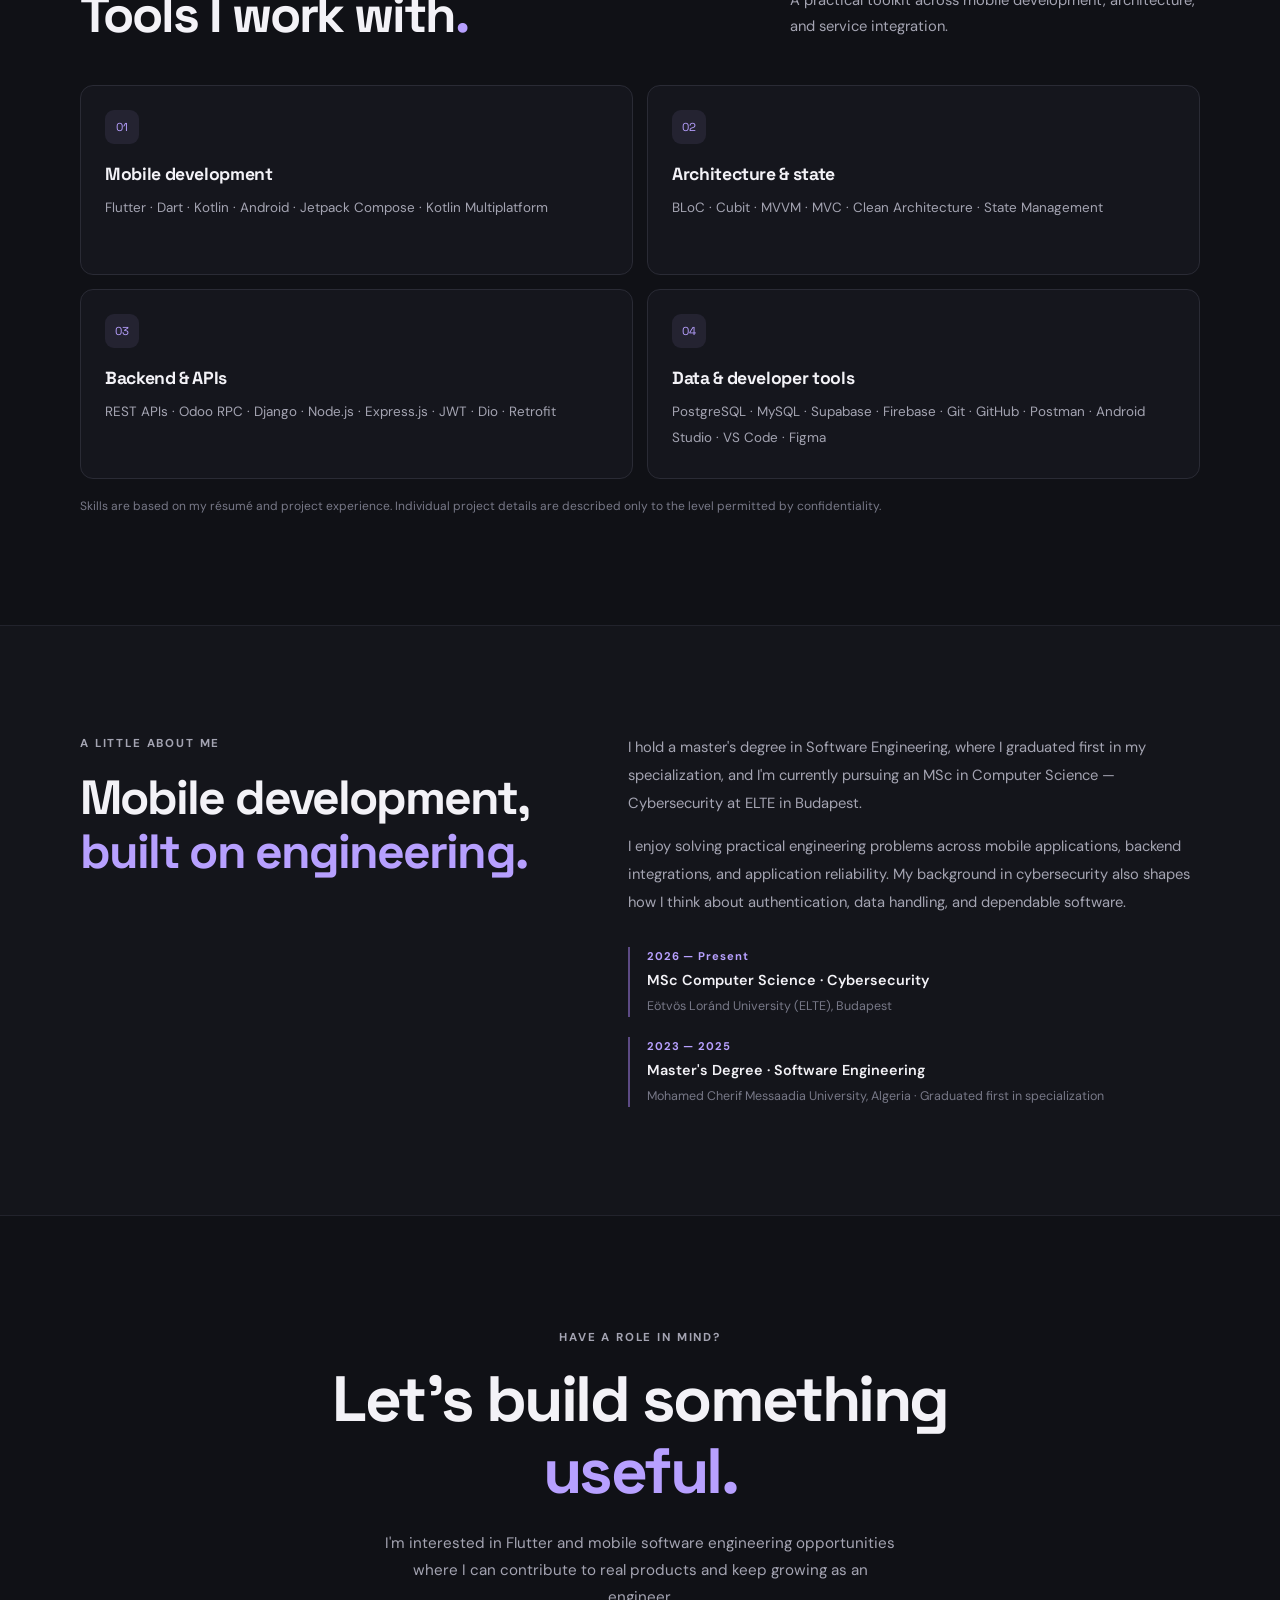
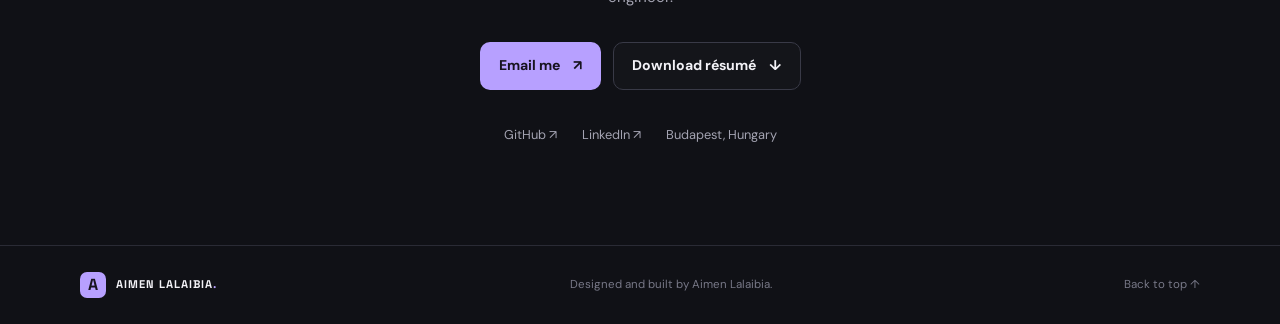
==== commit 8ae4cac8: "fixed error" ====
--- a/index.html
+++ b/index.html
@@ -5,240 +5,240 @@
     <meta charset="utf-8">
     <meta name="viewport" content="width=device-width, initial-scale=1">
     <meta name="theme-color" content="#101116">
-    <meta name="description" content="DaryService is a two-sided home-services platform for finding workers, booking appointments, and coordinating brokers.">
-    <title>DaryService Case Study | Aimen Lalaibia</title>
+    <meta name="description" content="Aimen Lalaibia — Flutter Developer and Mobile Software Engineer. Selected mobile projects, professional experience, and technical skills.">
+    <title>Aimen Lalaibia | Flutter Developer</title>
     <link rel="preconnect" href="https://fonts.googleapis.com">
     <link rel="preconnect" href="https://fonts.gstatic.com" crossorigin>
     <link href="https://fonts.googleapis.com/css2?family=DM+Sans:wght@400;500;600;700&family=Space+Grotesk:wght@400;500;600;700&display=swap" rel="stylesheet">
-    <link rel="stylesheet" href="../css/style.css">
+    <link rel="stylesheet" href="css/style.css">
+    <script src="js/main.js" defer></script>
 </head>
 
 <body>
+    <a class="skip-link" href="#main">Skip to content</a>
     <header class="site-header">
         <nav class="nav container" aria-label="Main navigation">
-            <a class="brand" href="../index.html"><span class="brand-mark">A</span><span>AIMEN LALAIBIA<span class="brand-dot">.</span></span></a>
-            <div class="nav-links" style="display:flex"><a href="../index.html#work">Back to work ↗</a></div>
+            <a class="brand" href="#top" aria-label="Aimen Lalaibia home"><span class="brand-mark">A</span><span>AIMEN LALAIBIA<span class="brand-dot">.</span></span></a>
+            <button class="menu-toggle" aria-expanded="false" aria-controls="nav-links" aria-label="Open navigation"><span></span><span></span></button>
+            <div class="nav-links" id="nav-links">
+                <a href="#work">Work</a><a href="#experience">Experience</a><a href="#skills">Skills</a><a href="#about">About</a>
+                <a class="nav-contact" href="#contact">Let's talk <span aria-hidden="true">↗</span></a>
+            </div>
         </nav>
     </header>
-    <main class="container section">
-        <p class="eyebrow">CASE STUDY · STARTUP & MASTER'S THESIS</p>
-        <h1 style="font-size:clamp(2.8rem,7vw,5rem)">DaryService<span class="accent">.</span></h1>
-        <p class="hero-lead">A two-sided home-services platform that helps people find workers and handymen, book appointments, and connect with brokers who coordinate service requests.</p>
-
-        <div class="project-card" style="margin-top:42px">
-            <div class="project-visual dary-visual" style="min-height:280px">
-                <div class="visual-window">
-                    <div class="visual-window-top"><span></span><span></span><span></span><small>DARYSERVICE / OVERVIEW</small></div>
-                    <div class="dary-visual-content">
-                        <div class="visual-kicker">PRODUCT CASE STUDY</div>
-                        <div class="visual-title">Home services,<br><em>made easier.</em></div>
-                        <div class="visual-tag">CUSTOMERS · WORKERS · BROKERS</div>
-                    </div>
-                </div>
-            </div>
-            <div class="project-content">
-                <h3>Project overview</h3>
-                <p>Developed as a startup and master's thesis project, DaryService brings people looking for home repairs together with workers and brokers. Customers can explore services such as electrical work, air-conditioning repair, and plumbing, then
-                    arrange an appointment that suits them.</p>
-                <p>The platform also supports broker-led coordination: brokers receive appointment opportunities and can accept or cancel them. Both sides are notified when an appointment action is taken.</p>
-            </div>
-        </div>
-
-        <div class="skills-grid" style="margin-top:22px">
-            <article class="skill-card">
-                <div class="skill-card-icon">01</div>
-                <h3>For customers</h3>
-                <p>Find workers and handymen across services such as electrical work, air-conditioning, and plumbing. Customers can set a preferred date and time when requesting an appointment.</p>
+
+    <main id="main">
+        <section class="hero section container" id="top">
+            <div class="hero-copy">
+                <p class="eyebrow"><span class="status-dot"></span> MOBILE SOFTWARE ENGINEER · BUDAPEST, HUNGARY</p>
+                <h1>Building mobile apps<br>for <span class="accent">real-world</span> work.</h1>
+                <p class="hero-lead">Hi, my name is Aimen. I'm a mobile software engineer focused on Flutter and Dart. I build practical applications with maintainable state management, reliable API integrations, and thoughtful user experiences.</p>
+                <div class="hero-actions">
+                    <a class="button button-primary" href="#work">Explore my work <span aria-hidden="true">↘</span></a>
+                    <a class="button button-secondary" href="resume/Aimen_Lalaibia_CV.pdf" download>Download résumé <span aria-hidden="true">↓</span></a>
+                </div>
+                <div class="hero-meta"><span>Flutter · Dart · BLoC/Cubit</span><span class="meta-separator">/</span><span>Kotlin · Android</span></div>
+            </div>
+            <aside class="hero-panel" aria-label="Professional summary">
+                <div class="panel-top"><span class="panel-label">CURRENT FOCUS</span><span class="panel-icon">✳</span></div>
+                <div class="focus-symbol"><span>F</span><i></i><i></i><i></i></div>
+                <h2>Mobile engineering</h2>
+                <p>Production Flutter applications, enterprise workflows, backend integration, and dependable app behavior.</p>
+                <div class="panel-divider"></div>
+                <div class="panel-bottom"><span>Computer Science MSc</span><strong>ELTE · Budapest</strong></div>
+            </aside>
+            <div class="hero-decoration decoration-one"></div>
+            <div class="hero-decoration decoration-two"></div>
+        </section>
+
+        <section class="proof-strip container" aria-label="Core capabilities">
+            <div><span class="proof-number">01</span><span>Production mobile apps</span></div>
+            <div><span class="proof-number">02</span><span>API & ERP integration</span></div>
+            <div><span class="proof-number">03</span><span>State management</span></div>
+            <div><span class="proof-number">04</span><span>Debugging & optimization</span></div>
+        </section>
+
+        <section class="section container" id="work">
+            <div class="section-heading">
+                <div>
+                    <p class="eyebrow">SELECTED WORK</p>
+                    <h2>Projects with a purpose<span class="accent">.</span></h2>
+                </div>
+                <p class="section-intro">A selection of mobile engineering work. Public details are shared selectively to respect project and company confidentiality.</p>
+            </div>
+            <article class="project-card project-featured">
+                <div class="project-visual dary-visual" aria-label="Abstract DaryService project artwork">
+                    <div class="visual-window">
+                        <div class="visual-window-top"><span></span><span></span><span></span><small>DARYSERVICE / CASE STUDY</small></div>
+                        <div class="dary-visual-content">
+                            <div class="visual-kicker">HOME SERVICES</div>
+                            <div class="visual-title">Find the right<br><em>help for home.</em></div>
+                            <div class="visual-lines"><span></span><span></span><span></span></div>
+                            <div class="visual-tag">CUSTOMERS · WORKERS · BROKERS</div>
+                        </div>
+                    </div>
+                </div>
+                <div class="project-content">
+                    <div class="project-topline"><span class="project-type">STARTUP · THESIS PROJECT</span><span class="project-index">01 / 03</span></div>
+                    <h3>DaryService</h3>
+                    <p class="project-summary">A two-sided home-services platform for finding workers and handymen, booking appointments, and coordinating broker suggestions, decisions, and updates.</p>
+                    <div class="tag-list"><span>Home services</span><span>Appointment booking</span><span>Broker coordination</span></div>
+                    <div class="project-links"><a href="projects/daryservice.html">Read case study <span aria-hidden="true">↗</span></a><span class="private-note"><span class="lock-icon" aria-hidden="true">▣</span> Source code private</span>
+                    </div>
+                </div>
             </article>
-            <article class="skill-card">
-                <div class="skill-card-icon">02</div>
-                <h3>Find a broker</h3>
-                <p>Customers can browse brokers themselves. In some cases, the platform suggests brokers with ratings above 3.5 stars to help customers choose a service contact.</p>
-            </article>
-            <article class="skill-card">
-                <div class="skill-card-icon">03</div>
-                <h3>For brokers</h3>
-                <p>Brokers receive suggested appointments and can choose to accept or cancel each opportunity, helping them manage incoming service requests.</p>
-            </article>
-            <article class="skill-card">
-                <div class="skill-card-icon">04</div>
-                <h3>Appointment updates</h3>
-                <p>Notifications keep both parties informed when an appointment action is taken, so customers and brokers stay up to date on the request.</p>
-            </article>
-        </div>
-
-        <div style="margin-top:42px">
-            <p class="eyebrow">THE SERVICE JOURNEY</p>
-            <h2 style="font-size:2rem">From finding help to a confirmed appointment.</h2>
-            <p class="section-intro" style="max-width:680px;margin-top:16px">DaryService brings service discovery, appointment scheduling, broker decisions, and timely notifications into one coordinated home-services experience.</p>
-            <p style="margin-top:28px"><a class="button button-secondary" href="../index.html#work">← Back to selected work</a></p>
-        </div>
+
+            <div class="project-grid">
+                <article class="project-card project-compact">
+                    <div class="mini-visual sales-visual">
+                        <div class="mini-visual-label">FLUTTER / ODOO RPC</div><img class="sales-preview-image" src="pictures/screen_cashier_deliveries.png" alt="Industrial sales app order list preview">
+                        <div class="mini-caption">Industrial Sales</div>
+                    </div>
+                    <div class="project-content">
+                        <div class="project-topline"><span class="project-type">PROFESSIONAL PROJECT</span><span class="project-index">02 / 03</span></div>
+                        <h3>Industrial Sales Mobile</h3>
+                        <p>A Flutter sales application for industrial equipment distribution, connecting field sales workflows with Odoo ERP for products, customers, inventory, and orders.</p>
+                        <div class="tag-list"><span>Flutter</span><span>Cubit</span><span>Odoo RPC</span><span>Barcode scanning</span></div>
+                        <div class="project-links"><a href="projects/industrial-sales.html">Read case study <span aria-hidden="true">↗</span></a><span class="private-note"><span class="lock-icon" aria-hidden="true">▣</span> Source code private</span>
+                        </div>
+                    </div>
+                </article>
+                <article class="project-card project-compact">
+                    <div class="mini-visual homes-visual">
+                        <div class="home-card home-card-one"><span class="home-icon">⌂</span><span>Service discovery</span><i></i></div>
+                        <div class="home-card home-card-two"><span class="home-icon">↗</span><span>REST integration</span><i></i></div>
+                        <div class="mini-caption">Home Services App</div>
+                    </div>
+                    <div class="project-content">
+                        <div class="project-topline"><span class="project-type">PERSONAL / ACADEMIC</span><span class="project-index">03 / 03</span></div>
+                        <h3>Home Services Application</h3>
+                        <p>A service-booking mobile application built with Kotlin and Jetpack Compose, using MVVM and REST API integration.</p>
+                        <div class="tag-list"><span>Kotlin</span><span>Jetpack Compose</span><span>MVVM</span><span>Retrofit</span></div>
+                        <p class="confidential-caption">Case-study details can be expanded after repository and disclosure review.</p>
+                    </div>
+                </article>
+            </div>
+            <p class="section-footnote">Project descriptions are intentionally limited to details that can be shared. Additional implementation details will be added only after verification.</p>
+        </section>
+
+        <section class="section experience-section" id="experience">
+            <div class="container">
+                <div class="section-heading">
+                    <div>
+                        <p class="eyebrow">EXPERIENCE</p>
+                        <h2>Engineering in practice<span class="accent">.</span></h2>
+                    </div>
+                    <p class="section-intro">Professional mobile development, cross-functional collaboration, and maintaining applications used for real business workflows.</p>
+                </div>
+                <div class="timeline">
+                    <article class="timeline-item">
+                        <div class="timeline-date">JUN 2025 — JUN 2026</div>
+                        <div class="timeline-marker"></div>
+                        <div class="timeline-body">
+                            <div class="timeline-title-row">
+                                <div>
+                                    <h3>Software Engineer — Mobile Development</h3>
+                                    <p class="company">DZExpert · Industrial group</p>
+                                </div><span class="timeline-kind">FULL-TIME</span></div>
+                            <ul>
+                                <li>Developed, maintained, and optimized enterprise mobile applications using Flutter, Dart, and BLoC/Cubit.</li>
+                                <li>Built a mobile sales application integrated with Odoo ERP for products, customers, inventory, and sales workflows.</li>
+                                <li>Contributed to purchasing efficiency improvements of approximately 15% and production-reporting efficiency improvements of approximately 8%, as recorded in my résumé.</li>
+                                <li>Integrated backend and ERP services, including authentication, synchronization, validation, error handling, and caching.</li>
+                                <li>Investigated production issues and collaborated with backend, QA, configuration, and business teams.</li>
+                            </ul>
+                            <p class="confidential-caption">Company code and proprietary application screens are not published.</p>
+                        </div>
+                    </article>
+                    <article class="timeline-item">
+                        <div class="timeline-date">JUL 2024 — SEP 2024</div>
+                        <div class="timeline-marker"></div>
+                        <div class="timeline-body">
+                            <div class="timeline-title-row">
+                                <div>
+                                    <h3>Mobile Developer Intern</h3>
+                                    <p class="company">Shabakett Systems · Remote</p>
+                                </div><span class="timeline-kind">INTERNSHIP</span></div>
+                            <ul>
+                                <li>Contributed to existing mobile codebases and new functionality using Flutter, Kotlin, Jetpack Compose, and Kotlin Multiplatform.</li>
+                                <li>Implemented QR scanning, product search, UI components, navigation, and application data management.</li>
+                            </ul>
+                        </div>
+                    </article>
+                </div>
+            </div>
+        </section>
+
+        <section class="section container" id="skills">
+            <div class="section-heading">
+                <div>
+                    <p class="eyebrow">TOOLKIT</p>
+                    <h2>Tools I work with<span class="accent">.</span></h2>
+                </div>
+                <p class="section-intro">A practical toolkit across mobile development, architecture, and service integration.</p>
+            </div>
+            <div class="skills-grid">
+                <article class="skill-card">
+                    <div class="skill-card-icon">01</div>
+                    <h3>Mobile development</h3>
+                    <p>Flutter · Dart · Kotlin · Android · Jetpack Compose · Kotlin Multiplatform</p>
+                </article>
+                <article class="skill-card">
+                    <div class="skill-card-icon">02</div>
+                    <h3>Architecture & state</h3>
+                    <p>BLoC · Cubit · MVVM · MVC · Clean Architecture · State Management</p>
+                </article>
+                <article class="skill-card">
+                    <div class="skill-card-icon">03</div>
+                    <h3>Backend & APIs</h3>
+                    <p>REST APIs · Odoo RPC · Django · Node.js · Express.js · JWT · Dio · Retrofit</p>
+                </article>
+                <article class="skill-card">
+                    <div class="skill-card-icon">04</div>
+                    <h3>Data & developer tools</h3>
+                    <p>PostgreSQL · MySQL · Supabase · Firebase · Git · GitHub · Postman · Android Studio · VS Code · Figma</p>
+                </article>
+            </div>
+            <p class="section-footnote">Skills are based on my résumé and project experience. Individual project details are described only to the level permitted by confidentiality.</p>
+        </section>
+
+        <section class="section about-section" id="about">
+            <div class="container about-layout">
+                <div>
+                    <p class="eyebrow">A LITTLE ABOUT ME</p>
+                    <h2>Mobile development,<br><span class="accent">built on engineering.</span></h2>
+                </div>
+                <div class="about-copy">
+                    <p>I hold a master's degree in Software Engineering, where I graduated first in my specialization, and I'm currently pursuing an MSc in Computer Science — Cybersecurity at ELTE in Budapest.</p>
+                    <p>I enjoy solving practical engineering problems across mobile applications, backend integrations, and application reliability. My background in cybersecurity also shapes how I think about authentication, data handling, and dependable
+                        software.
+                    </p>
+                    <div class="education-list">
+                        <div><span>2026 — Present</span><strong>MSc Computer Science · Cybersecurity</strong><small>Eötvös Loránd University (ELTE), Budapest</small></div>
+                        <div><span>2023 — 2025</span><strong>Master's Degree · Software Engineering</strong><small>Mohamed Cherif Messaadia University, Algeria · Graduated first in specialization</small></div>
+                    </div>
+                </div>
+            </div>
+        </section>
+
+        <section class="contact-section section container" id="contact">
+            <p class="eyebrow">HAVE A ROLE IN MIND?</p>
+            <h2>Let's build something<br><span class="accent">useful.</span></h2>
+            <p class="contact-copy">I'm interested in Flutter and mobile software engineering opportunities where I can contribute to real products and keep growing as an engineer.</p>
+            <div class="hero-actions contact-actions">
+                <a class="button button-primary" href="mailto:lalaibiaaimen1@gmail.com">Email me <span aria-hidden="true">↗</span></a>
+                <a class="button button-secondary" href="resume/Aimen_Lalaibia_CV.pdf" download>Download résumé <span aria-hidden="true">↓</span></a>
+            </div>
+            <div class="social-links">
+                <a href="https://github.com/Aymen2303" target="_blank" rel="noreferrer">GitHub ↗</a>
+                <a href="https://www.linkedin.com/in/lalaibia-aimen-a2380624a" target="_blank" rel="noreferrer">LinkedIn ↗</a>
+                <span>Budapest, Hungary</span>
+            </div>
+        </section>
     </main>
     <footer class="site-footer">
-        <div class="container footer-inner"><a class="brand" href="../index.html"><span class="brand-mark">A</span><span>AIMEN LALAIBIA<span class="brand-dot">.</span></span></a><span>Private project · Public summary only</span><a href="#top">Back to top ↑</a></div>
+        <div class="container footer-inner"><a class="brand" href="#top"><span class="brand-mark">A</span><span>AIMEN LALAIBIA<span class="brand-dot">.</span></span></a><span>Designed and built by Aimen Lalaibia.</span><a href="#top">Back to top ↑</a></div>
     </footer>
 </body>
 
-</html>
-<div class="project-topline"><span class="project-type">STARTUP · THESIS PROJECT</span><span class="project-index">01 / 03</span></div>
-<h3>DaryService</h3>
-<p class="project-summary">A two-sided home-services platform for finding workers and handymen, booking appointments, and coordinating broker suggestions, decisions, and updates.</p>
-<div class="tag-list"><span>Home services</span><span>Appointment booking</span><span>Broker coordination</span></div>
-<div class="project-links"><a href="projects/daryservice.html">Read case study <span aria-hidden="true">↗</span></a><span class="private-note"><span class="lock-icon" aria-hidden="true">▣</span> Source code private</span>
-</div>
-</div>
-</article>
-
-<div class="project-grid">
-    <article class="project-card project-compact">
-        <div class="mini-visual sales-visual">
-            <div class="mini-visual-label">FLUTTER / ODOO RPC</div><img class="sales-preview-image" src="pictures/screen_cashier_deliveries.png" alt="Industrial sales app order list preview">
-            <div class="mini-caption">Industrial Sales</div>
-        </div>
-        <div class="project-content">
-            <div class="project-topline"><span class="project-type">PROFESSIONAL PROJECT</span><span class="project-index">02 / 03</span></div>
-            <h3>Industrial Sales Mobile</h3>
-            <p>A Flutter sales application for industrial equipment distribution, connecting field sales workflows with Odoo ERP for products, customers, inventory, and orders.</p>
-            <div class="tag-list"><span>Flutter</span><span>Cubit</span><span>Odoo RPC</span><span>Barcode scanning</span></div>
-            <div class="project-links"><a href="projects/industrial-sales.html">Read case study <span aria-hidden="true">↗</span></a><span class="private-note"><span class="lock-icon" aria-hidden="true">▣</span> Source code private</span>
-            </div>
-        </div>
-    </article>
-    <article class="project-card project-compact">
-        <div class="mini-visual homes-visual">
-            <div class="home-card home-card-one"><span class="home-icon">⌂</span><span>Service discovery</span><i></i></div>
-            <div class="home-card home-card-two"><span class="home-icon">↗</span><span>REST integration</span><i></i></div>
-            <div class="mini-caption">Home Services App</div>
-        </div>
-        <div class="project-content">
-            <div class="project-topline"><span class="project-type">PERSONAL / ACADEMIC</span><span class="project-index">03 / 03</span></div>
-            <h3>Home Services Application</h3>
-            <p>A service-booking mobile application built with Kotlin and Jetpack Compose, using MVVM and REST API integration.</p>
-            <div class="tag-list"><span>Kotlin</span><span>Jetpack Compose</span><span>MVVM</span><span>Retrofit</span></div>
-            <p class="confidential-caption">Case-study details can be expanded after repository and disclosure review.</p>
-        </div>
-    </article>
-</div>
-<p class="section-footnote">Project descriptions are intentionally limited to details that can be shared. Additional implementation details will be added only after verification.</p>
-</section>
-
-<section class="section experience-section" id="experience">
-    <div class="container">
-        <div class="section-heading">
-            <div>
-                <p class="eyebrow">EXPERIENCE</p>
-                <h2>Engineering in practice<span class="accent">.</span></h2>
-            </div>
-            <p class="section-intro">Professional mobile development, cross-functional collaboration, and maintaining applications used for real business workflows.</p>
-        </div>
-        <div class="timeline">
-            <article class="timeline-item">
-                <div class="timeline-date">JUN 2025 — JUN 2026</div>
-                <div class="timeline-marker"></div>
-                <div class="timeline-body">
-                    <div class="timeline-title-row">
-                        <div>
-                            <h3>Software Engineer — Mobile Development</h3>
-                            <p class="company">DZExpert · Industrial group</p>
-                        </div><span class="timeline-kind">FULL-TIME</span></div>
-                    <ul>
-                        <li>Developed, maintained, and optimized enterprise mobile applications using Flutter, Dart, and BLoC/Cubit.</li>
-                        <li>Built a mobile sales application integrated with Odoo ERP for products, customers, inventory, and sales workflows.</li>
-                        <li>Contributed to purchasing efficiency improvements of approximately 15% and production-reporting efficiency improvements of approximately 8%, as recorded in my résumé.</li>
-                        <li>Integrated backend and ERP services, including authentication, synchronization, validation, error handling, and caching.</li>
-                        <li>Investigated production issues and collaborated with backend, QA, configuration, and business teams.</li>
-                    </ul>
-                    <p class="confidential-caption">Company code and proprietary application screens are not published.</p>
-                </div>
-            </article>
-            <article class="timeline-item">
-                <div class="timeline-date">JUL 2024 — SEP 2024</div>
-                <div class="timeline-marker"></div>
-                <div class="timeline-body">
-                    <div class="timeline-title-row">
-                        <div>
-                            <h3>Mobile Developer Intern</h3>
-                            <p class="company">Shabakett Systems · Remote</p>
-                        </div><span class="timeline-kind">INTERNSHIP</span></div>
-                    <ul>
-                        <li>Contributed to existing mobile codebases and new functionality using Flutter, Kotlin, Jetpack Compose, and Kotlin Multiplatform.</li>
-                        <li>Implemented QR scanning, product search, UI components, navigation, and application data management.</li>
-                    </ul>
-                </div>
-            </article>
-        </div>
-    </div>
-</section>
-
-<section class="section container" id="skills">
-    <div class="section-heading">
-        <div>
-            <p class="eyebrow">TOOLKIT</p>
-            <h2>Tools I work with<span class="accent">.</span></h2>
-        </div>
-        <p class="section-intro">A practical toolkit across mobile development, architecture, and service integration.</p>
-    </div>
-    <div class="skills-grid">
-        <article class="skill-card">
-            <div class="skill-card-icon">01</div>
-            <h3>Mobile development</h3>
-            <p>Flutter · Dart · Kotlin · Android · Jetpack Compose · Kotlin Multiplatform</p>
-        </article>
-        <article class="skill-card">
-            <div class="skill-card-icon">02</div>
-            <h3>Architecture & state</h3>
-            <p>BLoC · Cubit · MVVM · MVC · Clean Architecture · State Management</p>
-        </article>
-        <article class="skill-card">
-            <div class="skill-card-icon">03</div>
-            <h3>Backend & APIs</h3>
-            <p>REST APIs · Odoo RPC · Django · Node.js · Express.js · JWT · Dio · Retrofit</p>
-        </article>
-        <article class="skill-card">
-            <div class="skill-card-icon">04</div>
-            <h3>Data & developer tools</h3>
-            <p>PostgreSQL · MySQL · Supabase · Firebase · Git · GitHub · Postman · Android Studio · VS Code · Figma</p>
-        </article>
-    </div>
-    <p class="section-footnote">Skills are based on my résumé and project experience. Individual project details are described only to the level permitted by confidentiality.</p>
-</section>
-
-<section class="section about-section" id="about">
-    <div class="container about-layout">
-        <div>
-            <p class="eyebrow">A LITTLE ABOUT ME</p>
-            <h2>Mobile development,<br><span class="accent">built on engineering.</span></h2>
-        </div>
-        <div class="about-copy">
-            <p>I hold a master's degree in Software Engineering, where I graduated first in my specialization, and I'm currently pursuing an MSc in Computer Science — Cybersecurity at ELTE in Budapest.</p>
-            <p>I enjoy solving practical engineering problems across mobile applications, backend integrations, and application reliability. My background in cybersecurity also shapes how I think about authentication, data handling, and dependable software.
-            </p>
-            <div class="education-list">
-                <div><span>2026 — Present</span><strong>MSc Computer Science · Cybersecurity</strong><small>Eötvös Loránd University (ELTE), Budapest</small></div>
-                <div><span>2023 — 2025</span><strong>Master's Degree · Software Engineering</strong><small>Mohamed Cherif Messaadia University, Algeria · Graduated first in specialization</small></div>
-            </div>
-        </div>
-    </div>
-</section>
-
-<section class="contact-section section container" id="contact">
-    <p class="eyebrow">HAVE A ROLE IN MIND?</p>
-    <h2>Let's build something<br><span class="accent">useful.</span></h2>
-    <p class="contact-copy">I'm interested in Flutter and mobile software engineering opportunities where I can contribute to real products and keep growing as an engineer.</p>
-    <div class="hero-actions contact-actions">
-        <a class="button button-primary" href="mailto:lalaibiaaimen1@gmail.com">Email me <span aria-hidden="true">↗</span></a>
-        <a class="button button-secondary" href="resume/Aimen_Lalaibia_CV.pdf" download>Download résumé <span aria-hidden="true">↓</span></a>
-    </div>
-    <div class="social-links">
-        <a href="https://github.com/Aymen2303" target="_blank" rel="noreferrer">GitHub ↗</a>
-        <a href="https://www.linkedin.com/in/lalaibia-aimen-a2380624a" target="_blank" rel="noreferrer">LinkedIn ↗</a>
-        <span>Budapest, Hungary</span>
-    </div>
-</section>
-</main>
-<footer class="site-footer">
-    <div class="container footer-inner"><a class="brand" href="#top"><span class="brand-mark">A</span><span>AIMEN LALAIBIA<span class="brand-dot">.</span></span></a><span>Designed and built by Aimen Lalaibia.</span><a href="#top">Back to top ↑</a></div>
-</footer>
-</body>
-
 </html>
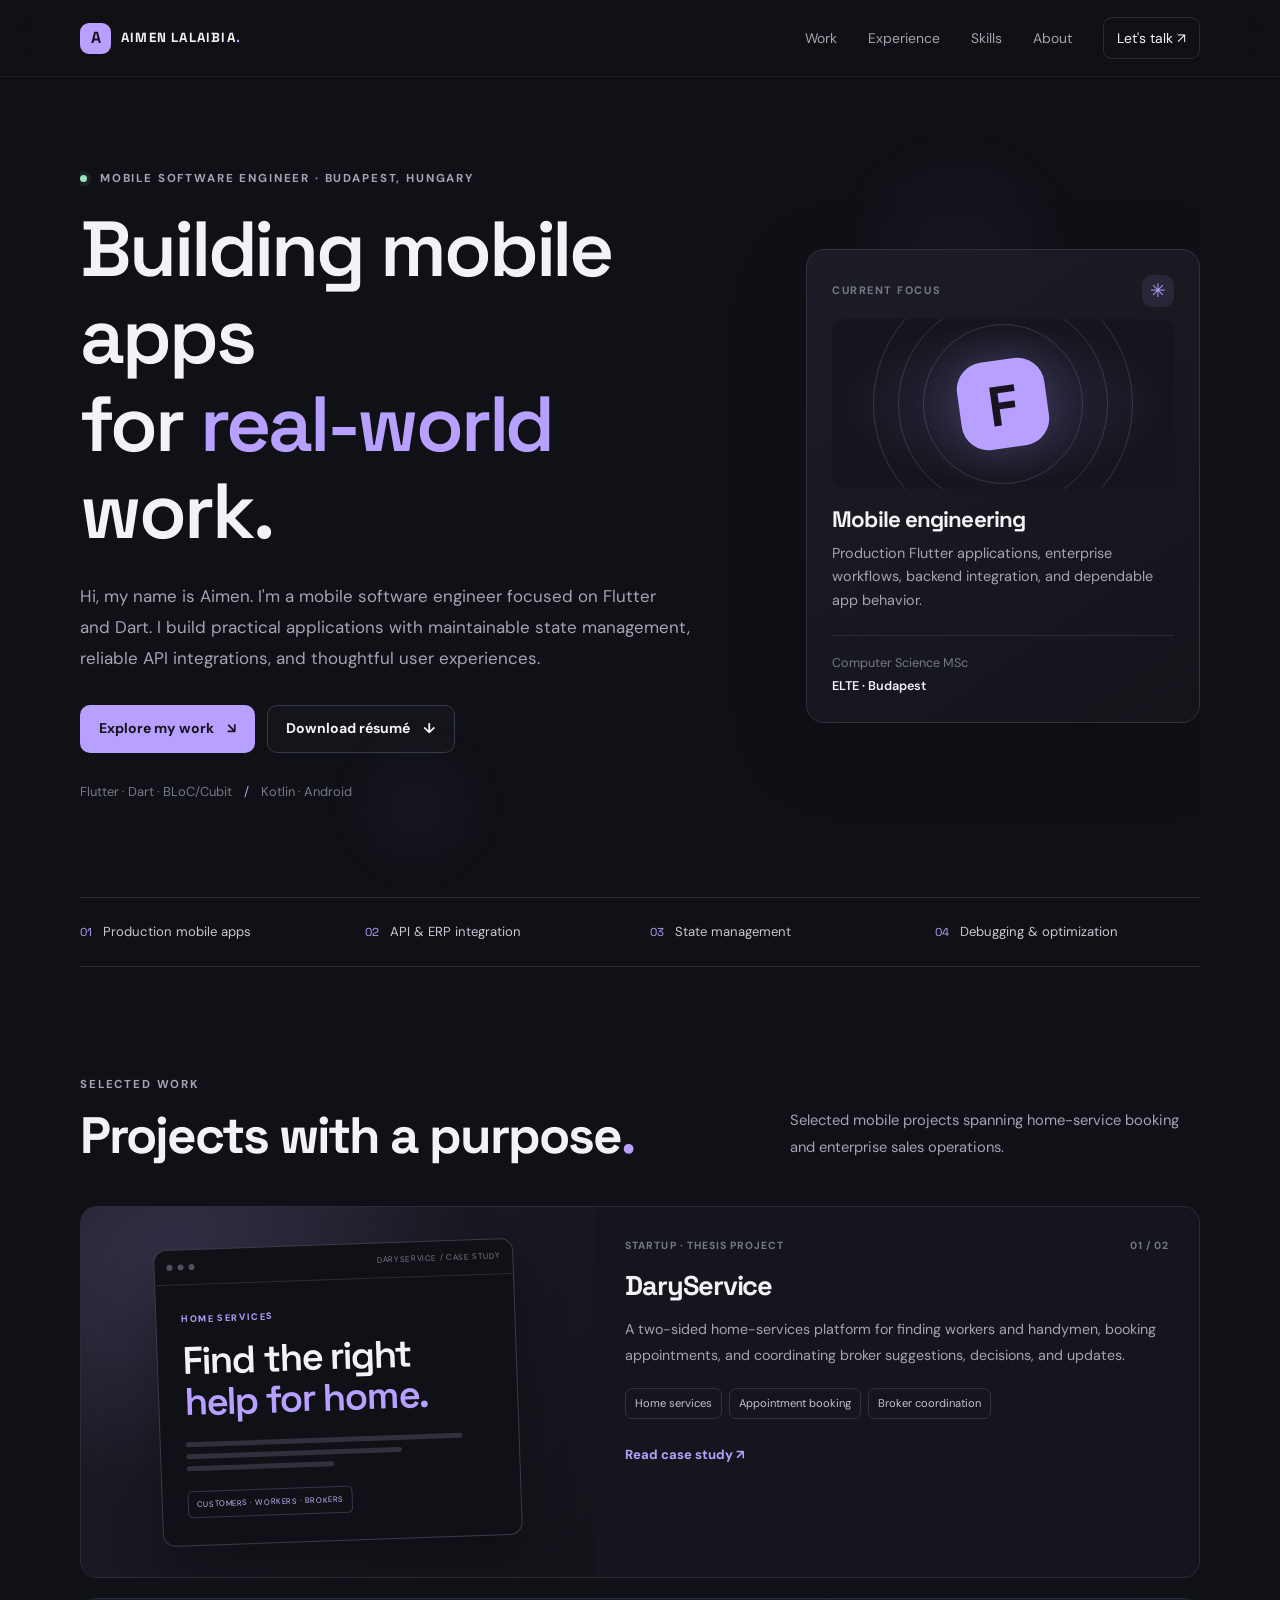
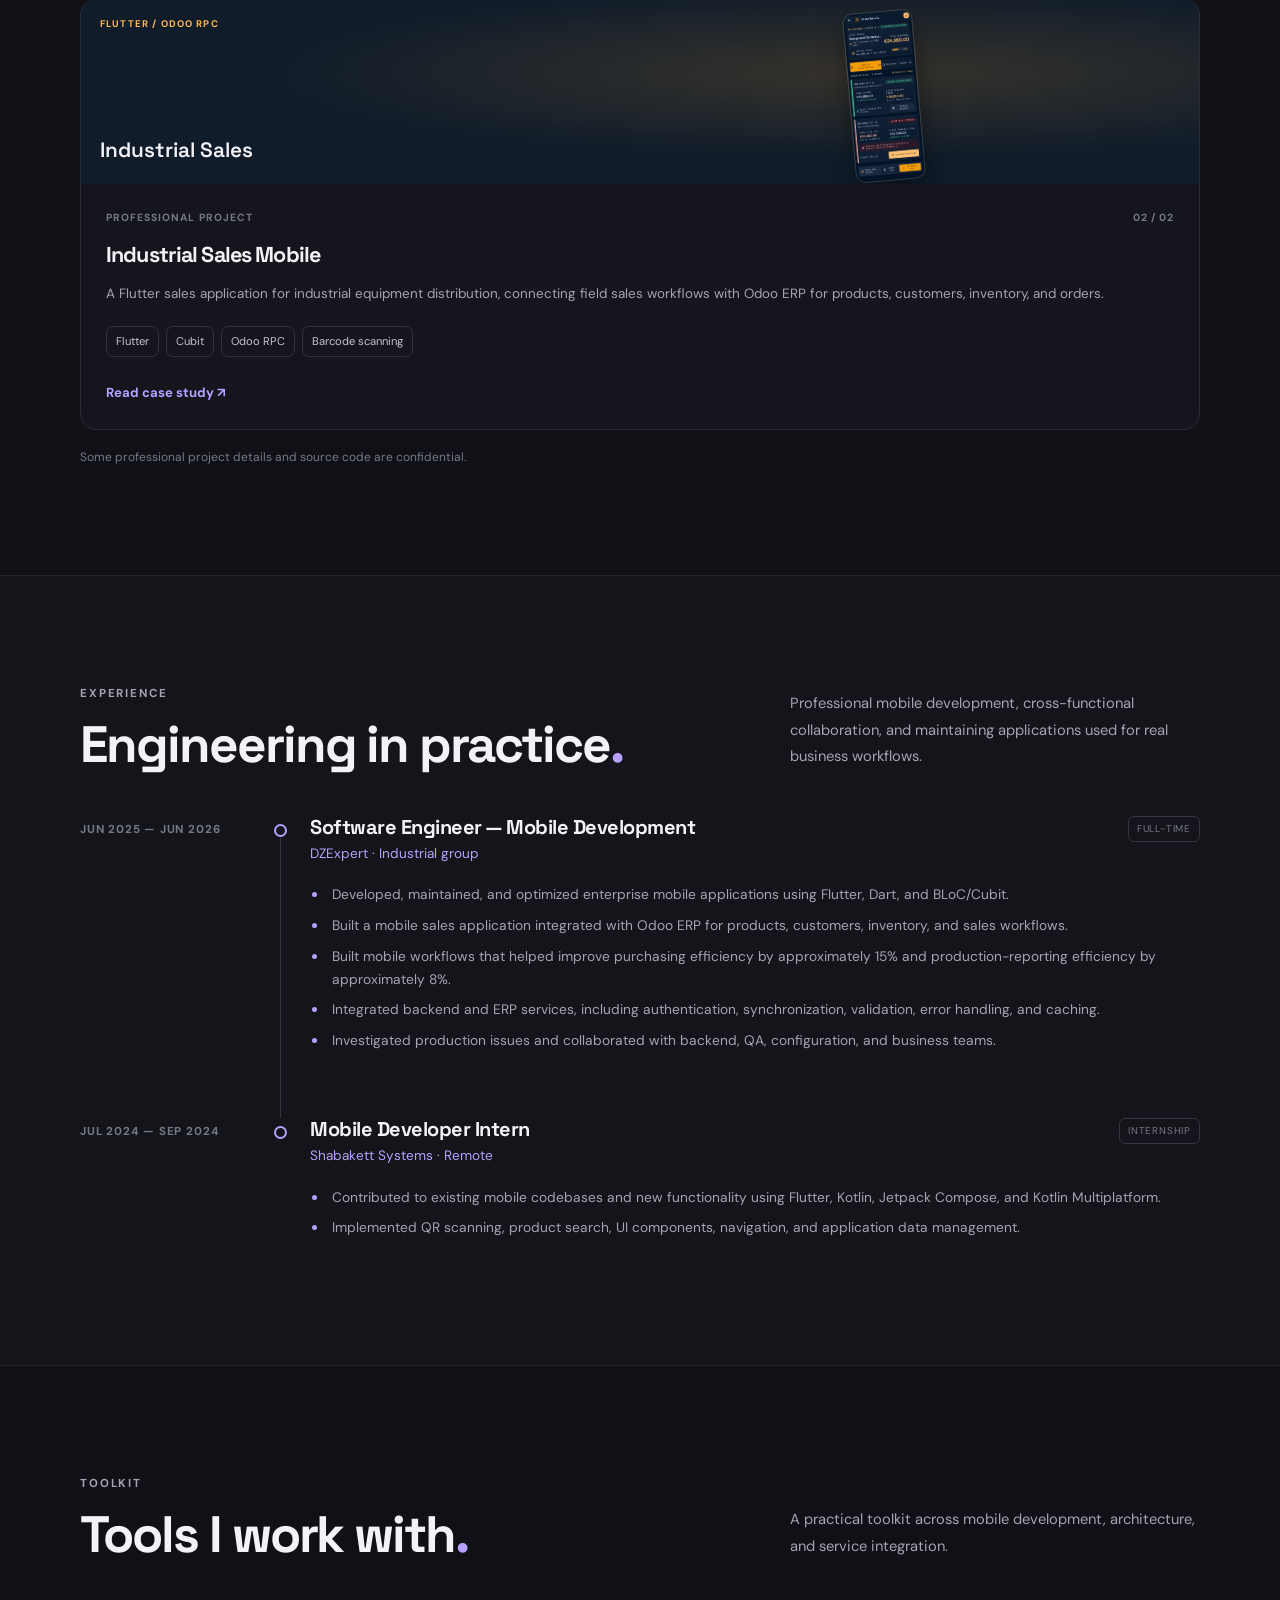
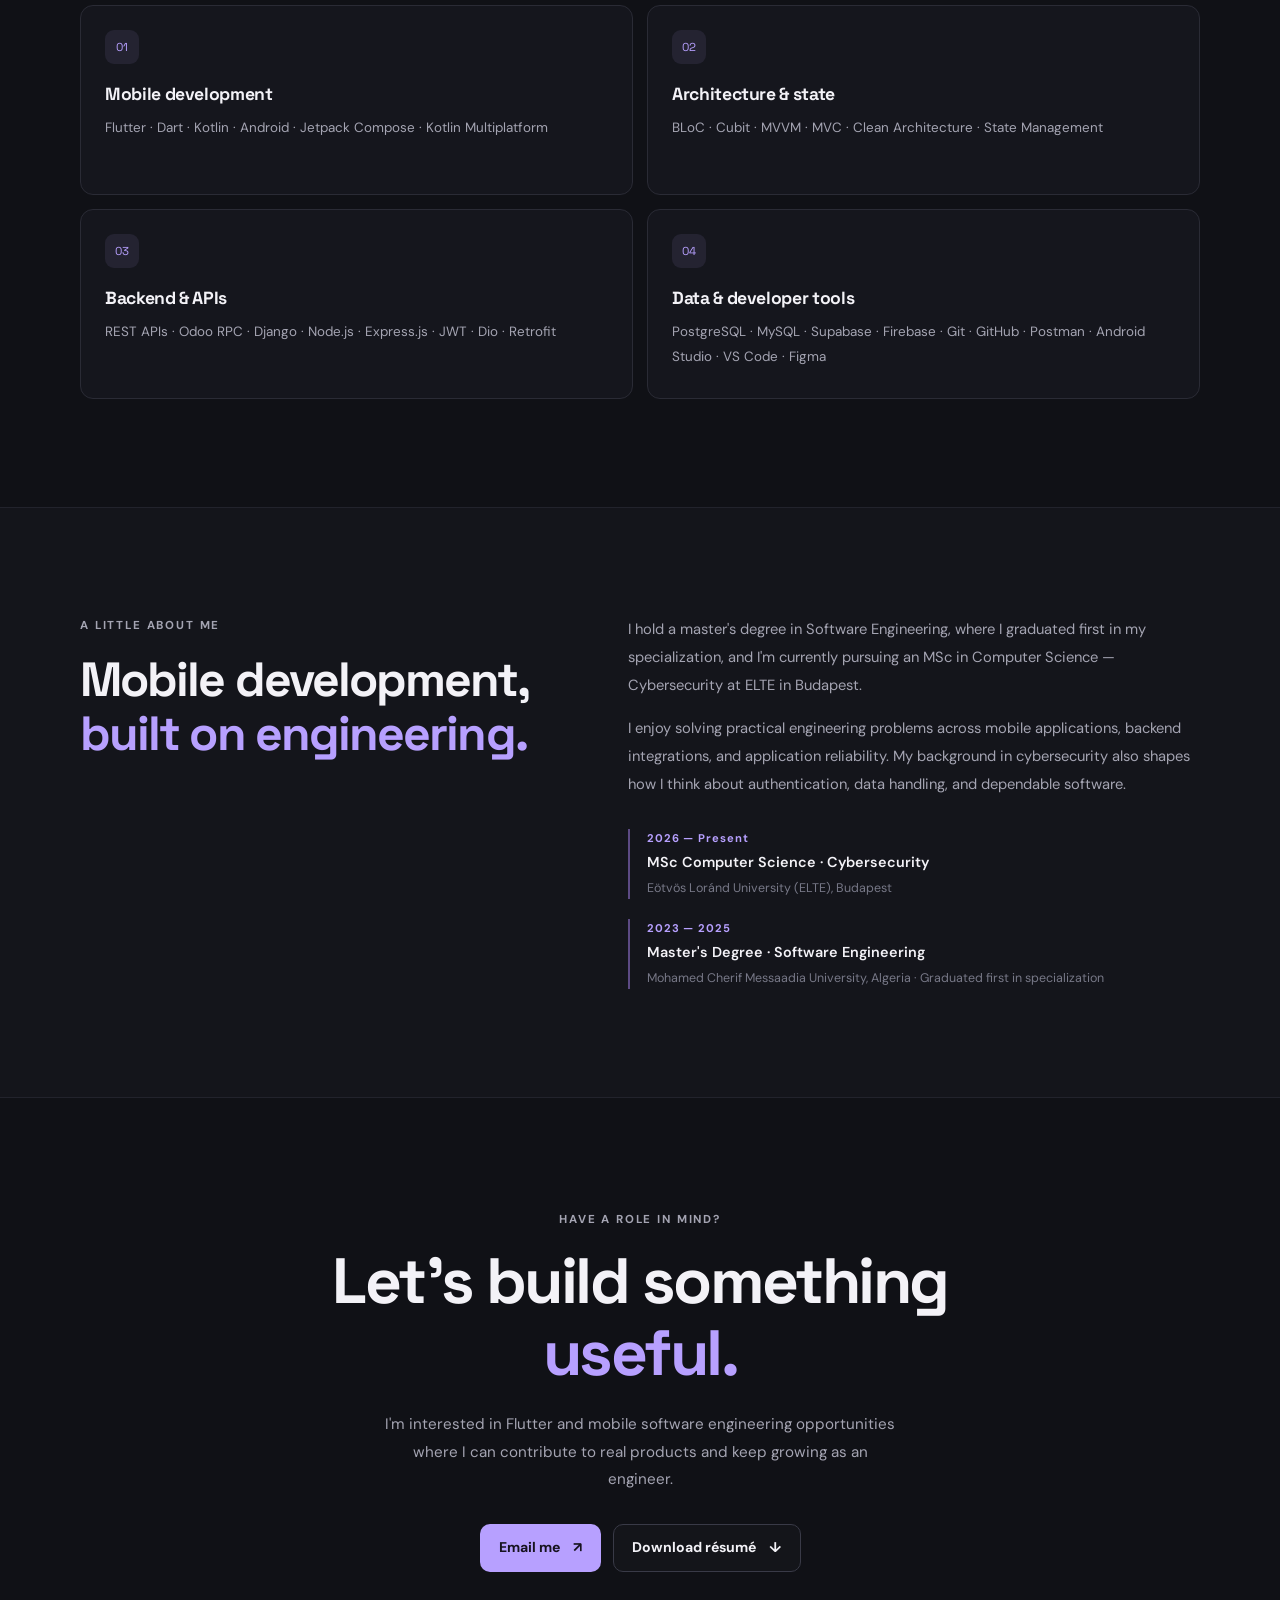
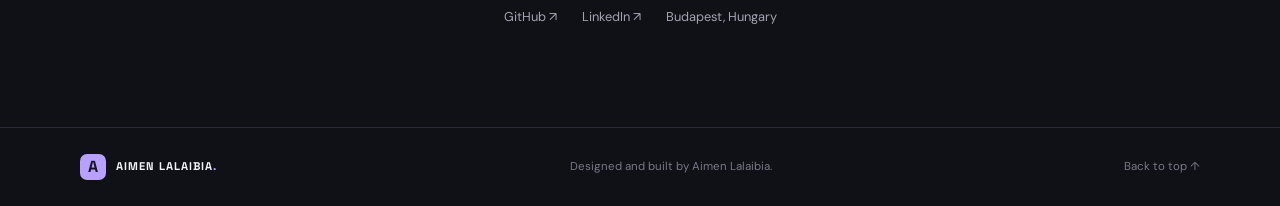
==== commit 88dc88c7: "updated" ====
--- a/index.html
+++ b/index.html
@@ -7,6 +7,7 @@
     <meta name="theme-color" content="#101116">
     <meta name="description" content="Aimen Lalaibia — Flutter Developer and Mobile Software Engineer. Selected mobile projects, professional experience, and technical skills.">
     <title>Aimen Lalaibia | Flutter Developer</title>
+    <link rel="icon" type="image/svg+xml" href="favicon.svg">
     <link rel="preconnect" href="https://fonts.googleapis.com">
     <link rel="preconnect" href="https://fonts.gstatic.com" crossorigin>
     <link href="https://fonts.googleapis.com/css2?family=DM+Sans:wght@400;500;600;700&family=Space+Grotesk:wght@400;500;600;700&display=swap" rel="stylesheet">
@@ -64,7 +65,7 @@
                     <p class="eyebrow">SELECTED WORK</p>
                     <h2>Projects with a purpose<span class="accent">.</span></h2>
                 </div>
-                <p class="section-intro">A selection of mobile engineering work. Public details are shared selectively to respect project and company confidentiality.</p>
+                <p class="section-intro">Selected mobile projects spanning home-service booking and enterprise sales operations.</p>
             </div>
             <article class="project-card project-featured">
                 <div class="project-visual dary-visual" aria-label="Abstract DaryService project artwork">
@@ -79,12 +80,11 @@
                     </div>
                 </div>
                 <div class="project-content">
-                    <div class="project-topline"><span class="project-type">STARTUP · THESIS PROJECT</span><span class="project-index">01 / 03</span></div>
+                    <div class="project-topline"><span class="project-type">STARTUP · THESIS PROJECT</span><span class="project-index">01 / 02</span></div>
                     <h3>DaryService</h3>
                     <p class="project-summary">A two-sided home-services platform for finding workers and handymen, booking appointments, and coordinating broker suggestions, decisions, and updates.</p>
                     <div class="tag-list"><span>Home services</span><span>Appointment booking</span><span>Broker coordination</span></div>
-                    <div class="project-links"><a href="projects/daryservice.html">Read case study <span aria-hidden="true">↗</span></a><span class="private-note"><span class="lock-icon" aria-hidden="true">▣</span> Source code private</span>
-                    </div>
+                    <div class="project-links"><a href="projects/daryservice.html">Read case study <span aria-hidden="true">↗</span></a></div>
                 </div>
             </article>
 
@@ -95,30 +95,15 @@
                         <div class="mini-caption">Industrial Sales</div>
                     </div>
                     <div class="project-content">
-                        <div class="project-topline"><span class="project-type">PROFESSIONAL PROJECT</span><span class="project-index">02 / 03</span></div>
+                        <div class="project-topline"><span class="project-type">PROFESSIONAL PROJECT</span><span class="project-index">02 / 02</span></div>
                         <h3>Industrial Sales Mobile</h3>
                         <p>A Flutter sales application for industrial equipment distribution, connecting field sales workflows with Odoo ERP for products, customers, inventory, and orders.</p>
                         <div class="tag-list"><span>Flutter</span><span>Cubit</span><span>Odoo RPC</span><span>Barcode scanning</span></div>
-                        <div class="project-links"><a href="projects/industrial-sales.html">Read case study <span aria-hidden="true">↗</span></a><span class="private-note"><span class="lock-icon" aria-hidden="true">▣</span> Source code private</span>
-                        </div>
-                    </div>
-                </article>
-                <article class="project-card project-compact">
-                    <div class="mini-visual homes-visual">
-                        <div class="home-card home-card-one"><span class="home-icon">⌂</span><span>Service discovery</span><i></i></div>
-                        <div class="home-card home-card-two"><span class="home-icon">↗</span><span>REST integration</span><i></i></div>
-                        <div class="mini-caption">Home Services App</div>
-                    </div>
-                    <div class="project-content">
-                        <div class="project-topline"><span class="project-type">PERSONAL / ACADEMIC</span><span class="project-index">03 / 03</span></div>
-                        <h3>Home Services Application</h3>
-                        <p>A service-booking mobile application built with Kotlin and Jetpack Compose, using MVVM and REST API integration.</p>
-                        <div class="tag-list"><span>Kotlin</span><span>Jetpack Compose</span><span>MVVM</span><span>Retrofit</span></div>
-                        <p class="confidential-caption">Case-study details can be expanded after repository and disclosure review.</p>
-                    </div>
-                </article>
-            </div>
-            <p class="section-footnote">Project descriptions are intentionally limited to details that can be shared. Additional implementation details will be added only after verification.</p>
+                        <div class="project-links"><a href="projects/industrial-sales.html">Read case study <span aria-hidden="true">↗</span></a></div>
+                    </div>
+                </article>
+            </div>
+            <p class="section-footnote">Some professional project details and source code are confidential.</p>
         </section>
 
         <section class="section experience-section" id="experience">
@@ -143,11 +128,10 @@
                             <ul>
                                 <li>Developed, maintained, and optimized enterprise mobile applications using Flutter, Dart, and BLoC/Cubit.</li>
                                 <li>Built a mobile sales application integrated with Odoo ERP for products, customers, inventory, and sales workflows.</li>
-                                <li>Contributed to purchasing efficiency improvements of approximately 15% and production-reporting efficiency improvements of approximately 8%, as recorded in my résumé.</li>
+                                <li>Built mobile workflows that helped improve purchasing efficiency by approximately 15% and production-reporting efficiency by approximately 8%.</li>
                                 <li>Integrated backend and ERP services, including authentication, synchronization, validation, error handling, and caching.</li>
                                 <li>Investigated production issues and collaborated with backend, QA, configuration, and business teams.</li>
                             </ul>
-                            <p class="confidential-caption">Company code and proprietary application screens are not published.</p>
                         </div>
                     </article>
                     <article class="timeline-item">
@@ -199,7 +183,6 @@
                     <p>PostgreSQL · MySQL · Supabase · Firebase · Git · GitHub · Postman · Android Studio · VS Code · Figma</p>
                 </article>
             </div>
-            <p class="section-footnote">Skills are based on my résumé and project experience. Individual project details are described only to the level permitted by confidentiality.</p>
         </section>
 
         <section class="section about-section" id="about">
--- a/css/style.css
+++ b/css/style.css
@@ -704,7 +704,7 @@
 
 .project-grid {
   display: grid;
-  grid-template-columns: repeat(2, minmax(0, 1fr));
+  grid-template-columns: repeat(auto-fit, minmax(min(100%, 360px), 1fr));
   gap: 20px;
 }
 
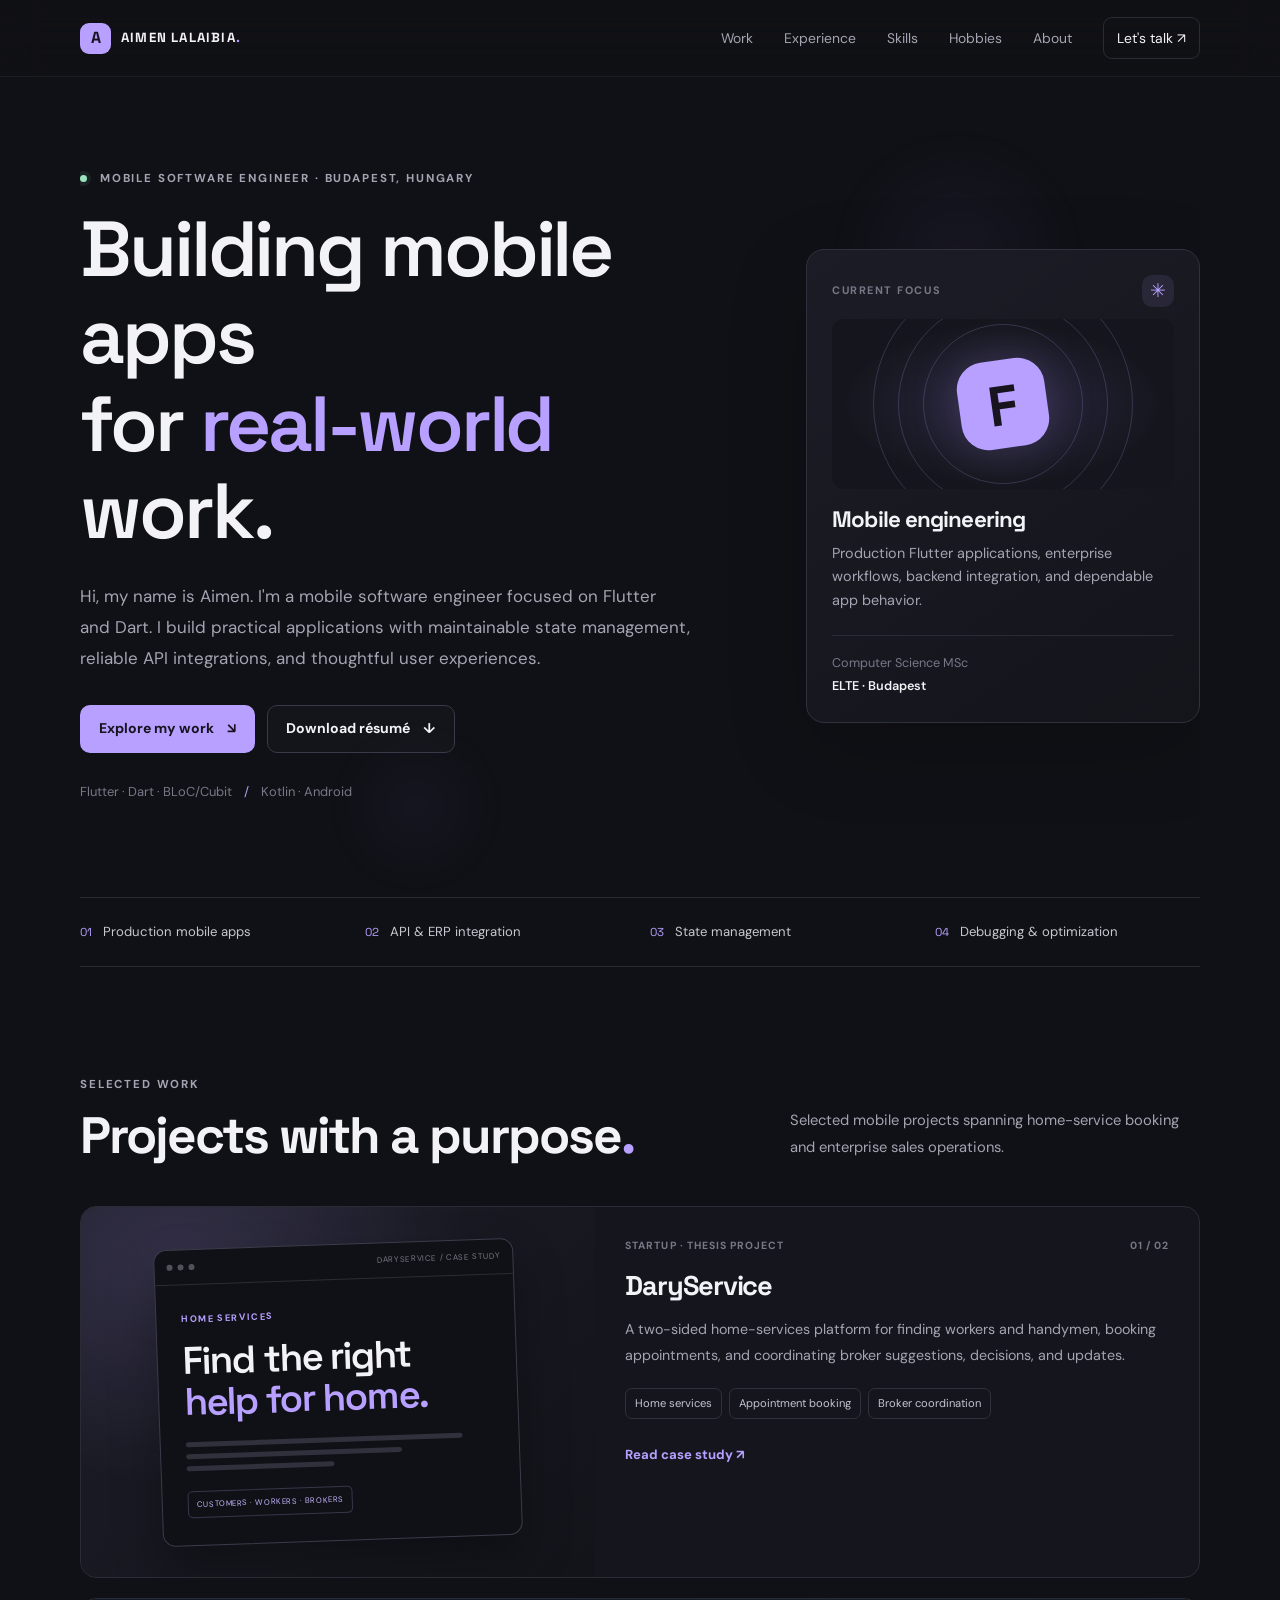
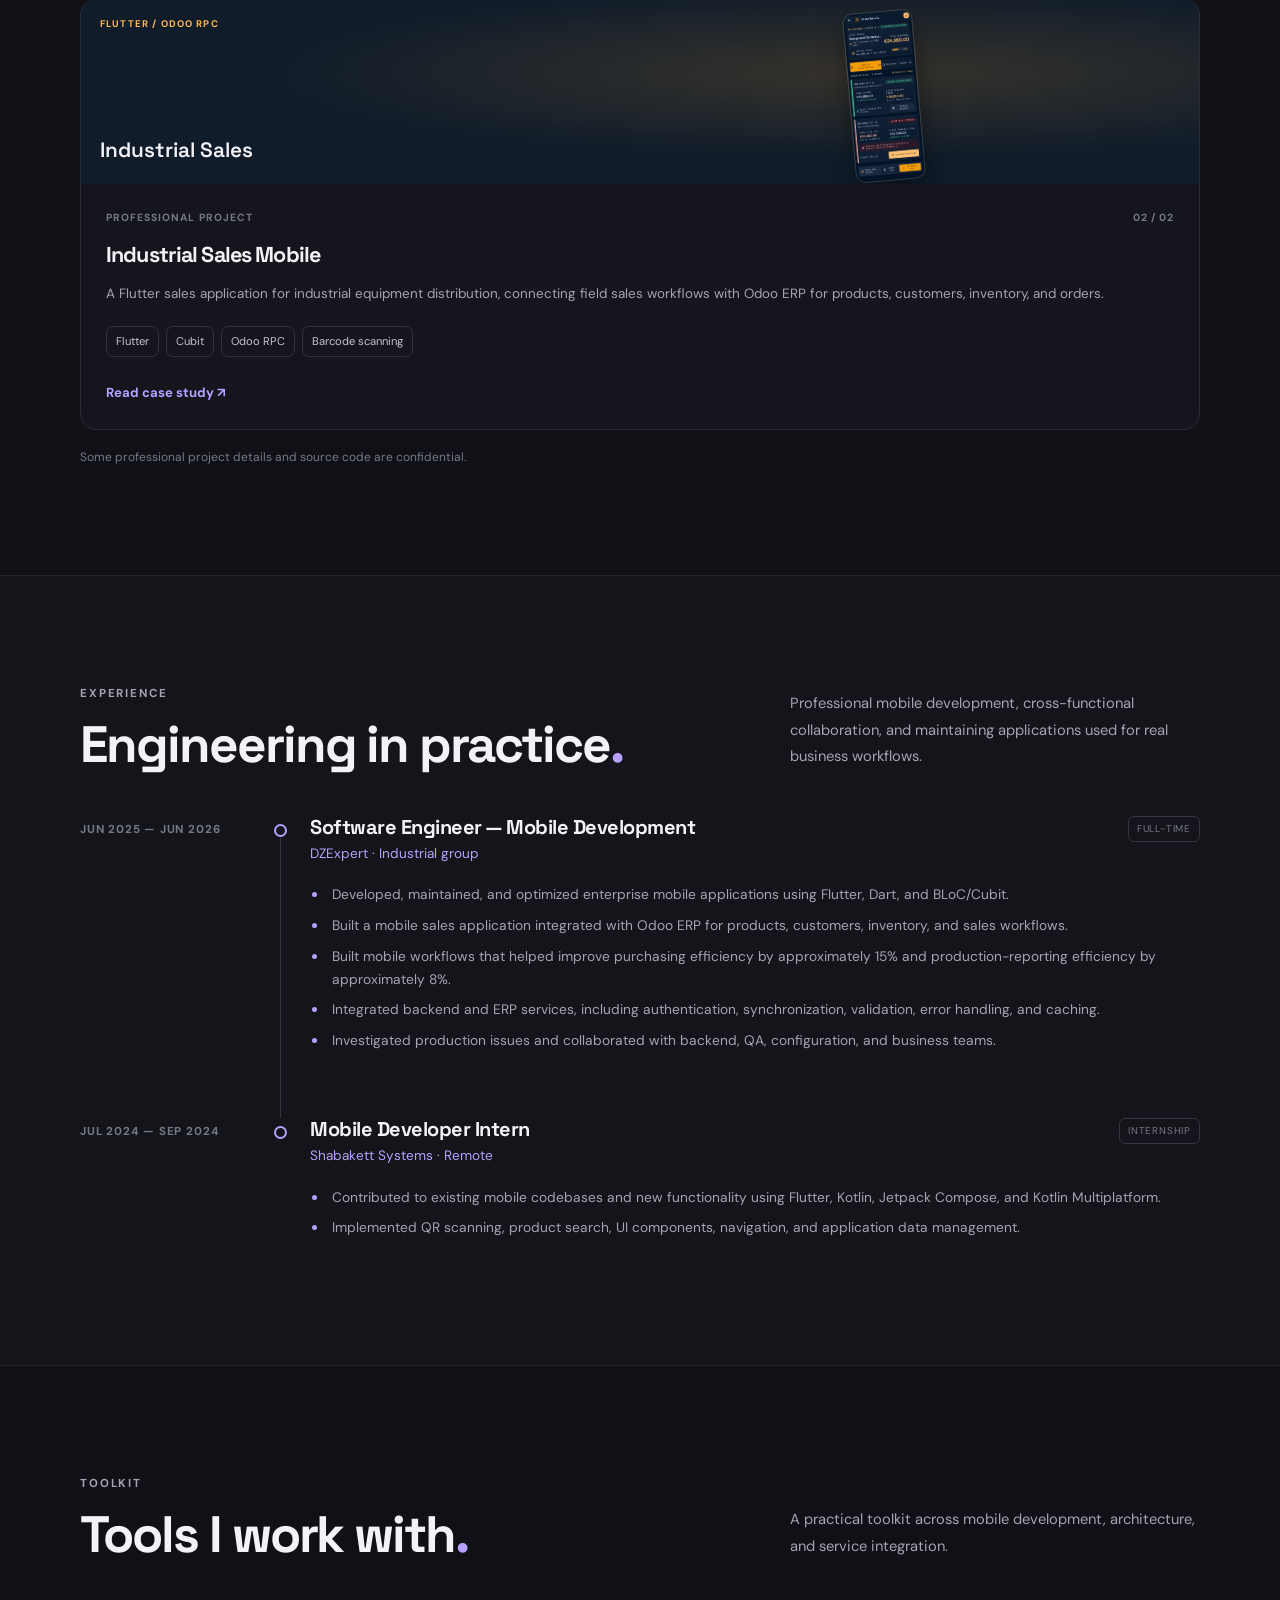
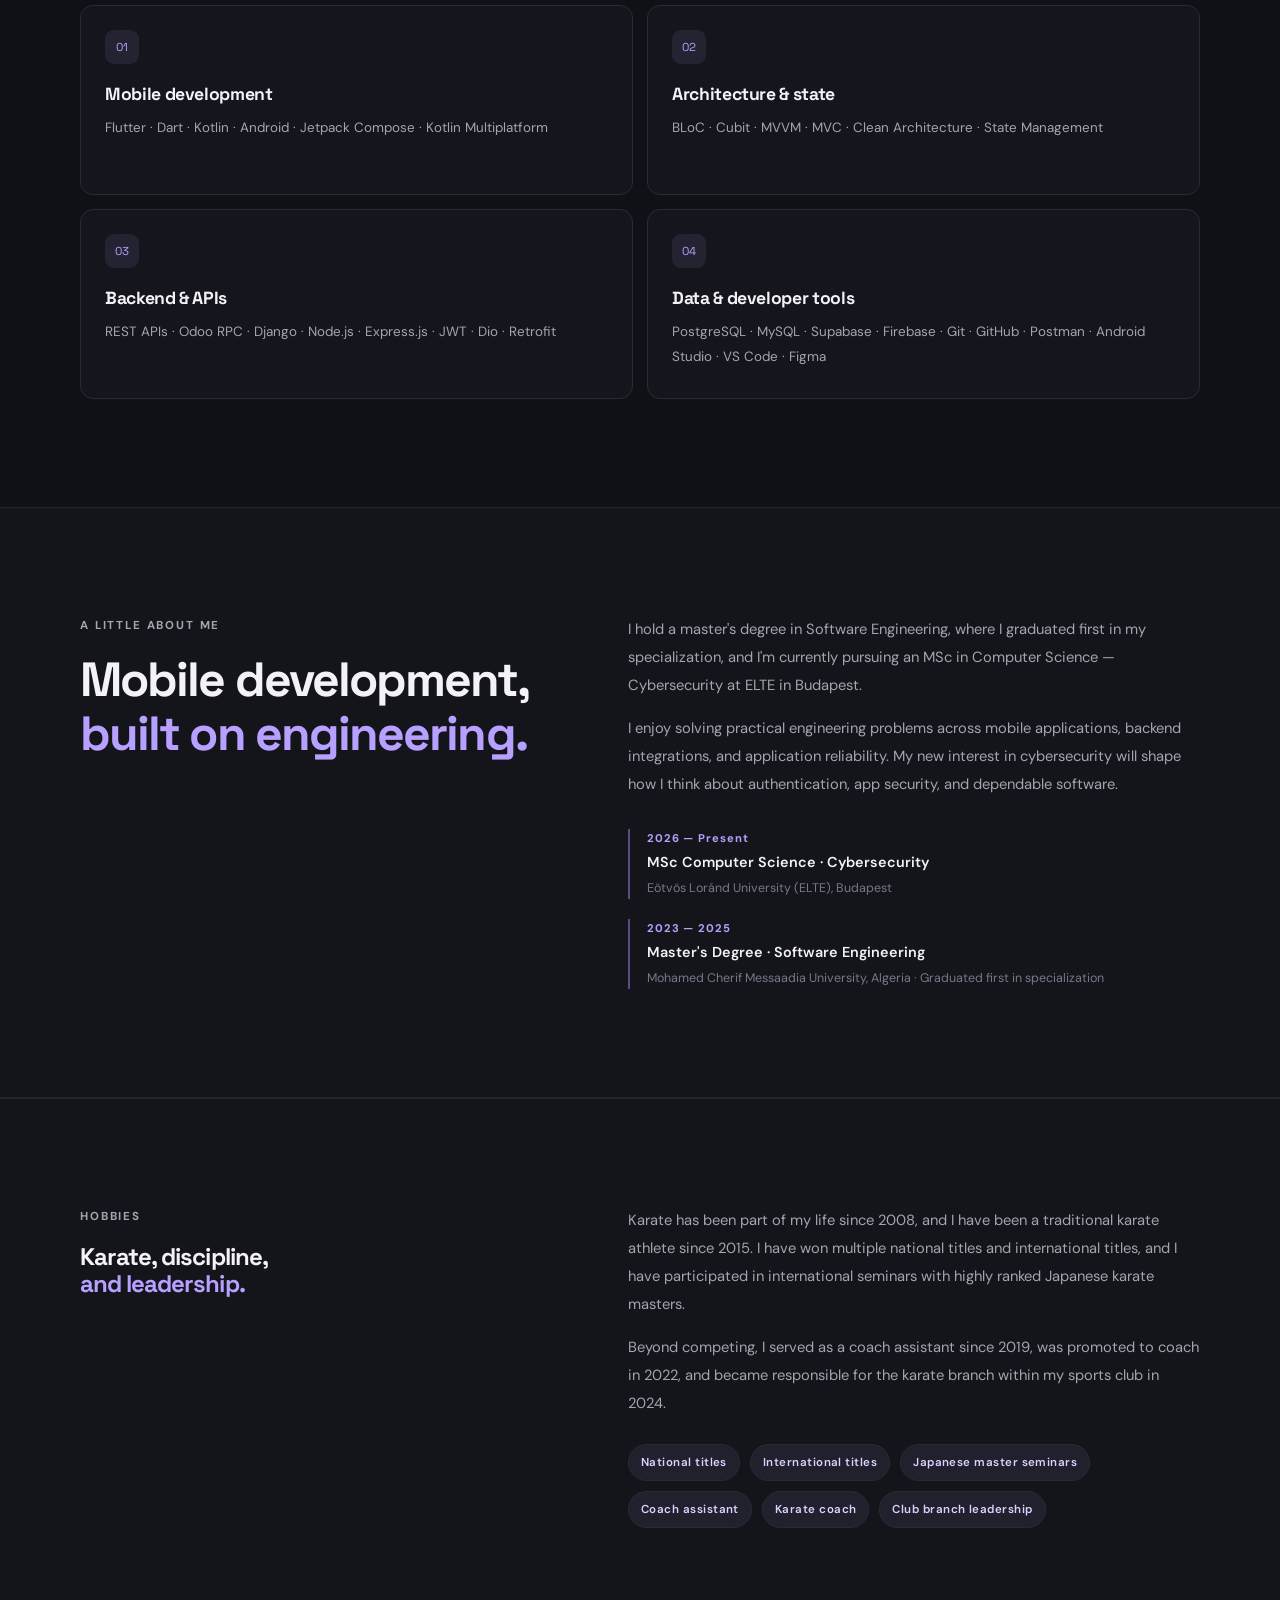
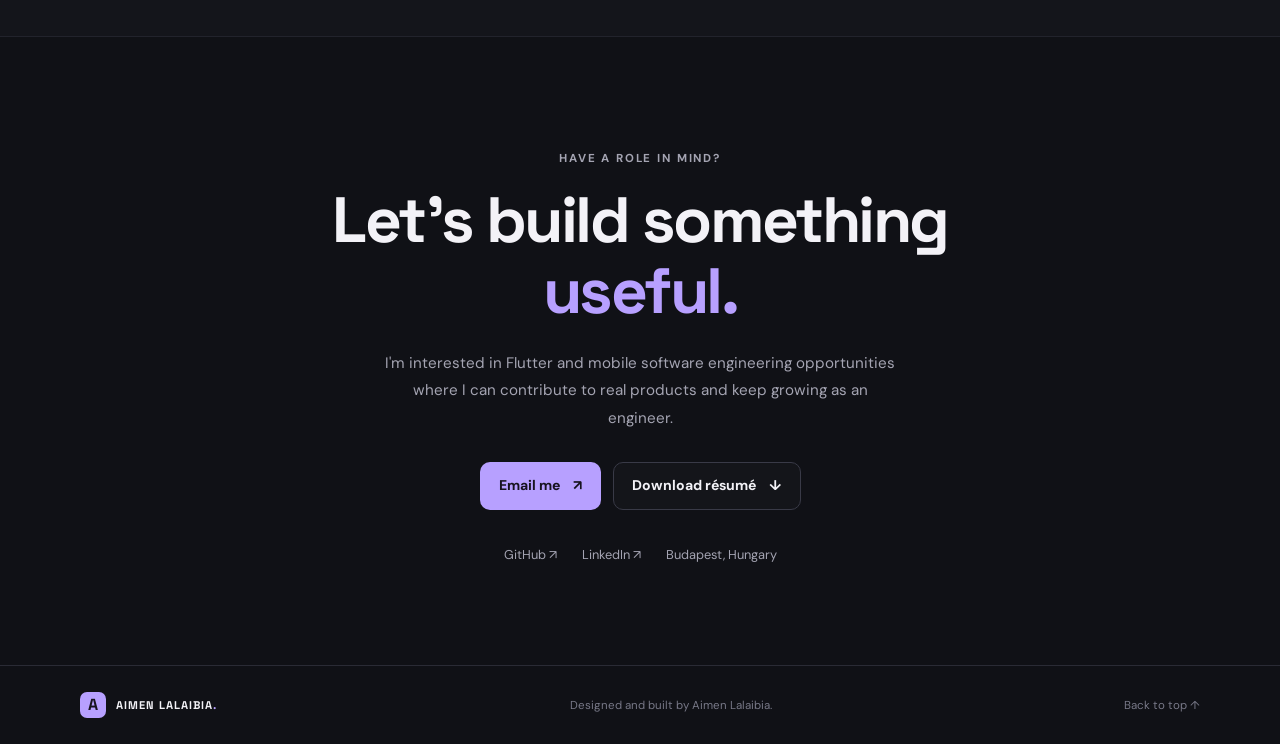
==== commit 036c12b8: "Added hobbies section" ====
--- a/index.html
+++ b/index.html
@@ -22,7 +22,7 @@
             <a class="brand" href="#top" aria-label="Aimen Lalaibia home"><span class="brand-mark">A</span><span>AIMEN LALAIBIA<span class="brand-dot">.</span></span></a>
             <button class="menu-toggle" aria-expanded="false" aria-controls="nav-links" aria-label="Open navigation"><span></span><span></span></button>
             <div class="nav-links" id="nav-links">
-                <a href="#work">Work</a><a href="#experience">Experience</a><a href="#skills">Skills</a><a href="#about">About</a>
+                <a href="#work">Work</a><a href="#experience">Experience</a><a href="#skills">Skills</a><a href="#hobbies">Hobbies</a><a href="#about">About</a>
                 <a class="nav-contact" href="#contact">Let's talk <span aria-hidden="true">↗</span></a>
             </div>
         </nav>
@@ -193,12 +193,34 @@
                 </div>
                 <div class="about-copy">
                     <p>I hold a master's degree in Software Engineering, where I graduated first in my specialization, and I'm currently pursuing an MSc in Computer Science — Cybersecurity at ELTE in Budapest.</p>
-                    <p>I enjoy solving practical engineering problems across mobile applications, backend integrations, and application reliability. My background in cybersecurity also shapes how I think about authentication, data handling, and dependable
+                    <p>I enjoy solving practical engineering problems across mobile applications, backend integrations, and application reliability. My new interest in cybersecurity will shape how I think about authentication, app security, and dependable
                         software.
                     </p>
                     <div class="education-list">
                         <div><span>2026 — Present</span><strong>MSc Computer Science · Cybersecurity</strong><small>Eötvös Loránd University (ELTE), Budapest</small></div>
                         <div><span>2023 — 2025</span><strong>Master's Degree · Software Engineering</strong><small>Mohamed Cherif Messaadia University, Algeria · Graduated first in specialization</small></div>
+                    </div>
+                </div>
+            </div>
+        </section>
+
+        <section class="section hobbies-section" id="hobbies">
+            <div class="container hobbies-layout">
+                <div>
+                    <p class="eyebrow">HOBBIES</p>
+                    <h2>Karate, discipline,<br><span class="accent">and leadership.</span></h2>
+                </div>
+                <div class="hobby-copy">
+                    <p>Karate has been part of my life since 2008, and I have been a traditional karate athlete since 2015. I have won multiple national titles and international titles, and I have participated in international seminars with highly ranked
+                        Japanese karate masters.</p>
+                    <p>Beyond competing, I served as a coach assistant since 2019, was promoted to coach in 2022, and became responsible for the karate branch within my sports club in 2024.</p>
+                    <div class="hobby-list">
+                        <span>National titles</span>
+                        <span>International titles</span>
+                        <span>Japanese master seminars</span>
+                        <span>Coach assistant</span>
+                        <span>Karate coach</span>
+                        <span>Club branch leadership</span>
                     </div>
                 </div>
             </div>
--- a/css/style.css
+++ b/css/style.css
@@ -1169,6 +1169,46 @@
   line-height: 1.6;
 }
 
+.hobbies-section {
+  background: #14151b;
+  border-block: 1px solid #22232c;
+}
+
+.hobbies-layout {
+  display: grid;
+  grid-template-columns: 0.9fr 1.1fr;
+  gap: 80px;
+  align-items: start;
+}
+
+.hobby-copy {
+  color: var(--muted);
+}
+
+.hobby-copy p {
+  color: var(--muted);
+  font-size: 0.92rem;
+  line-height: 1.9;
+}
+
+.hobby-list {
+  display: flex;
+  flex-wrap: wrap;
+  gap: 10px;
+  margin-top: 26px;
+}
+
+.hobby-list span {
+  padding: 8px 12px;
+  border: 1px solid var(--line);
+  border-radius: 999px;
+  background: rgba(183, 160, 255, 0.08);
+  color: #dcd2ff;
+  font-size: 0.72rem;
+  font-weight: 600;
+  letter-spacing: 0.04em;
+}
+
 .contact-section {
   text-align: center;
   padding-block: 112px 100px;
